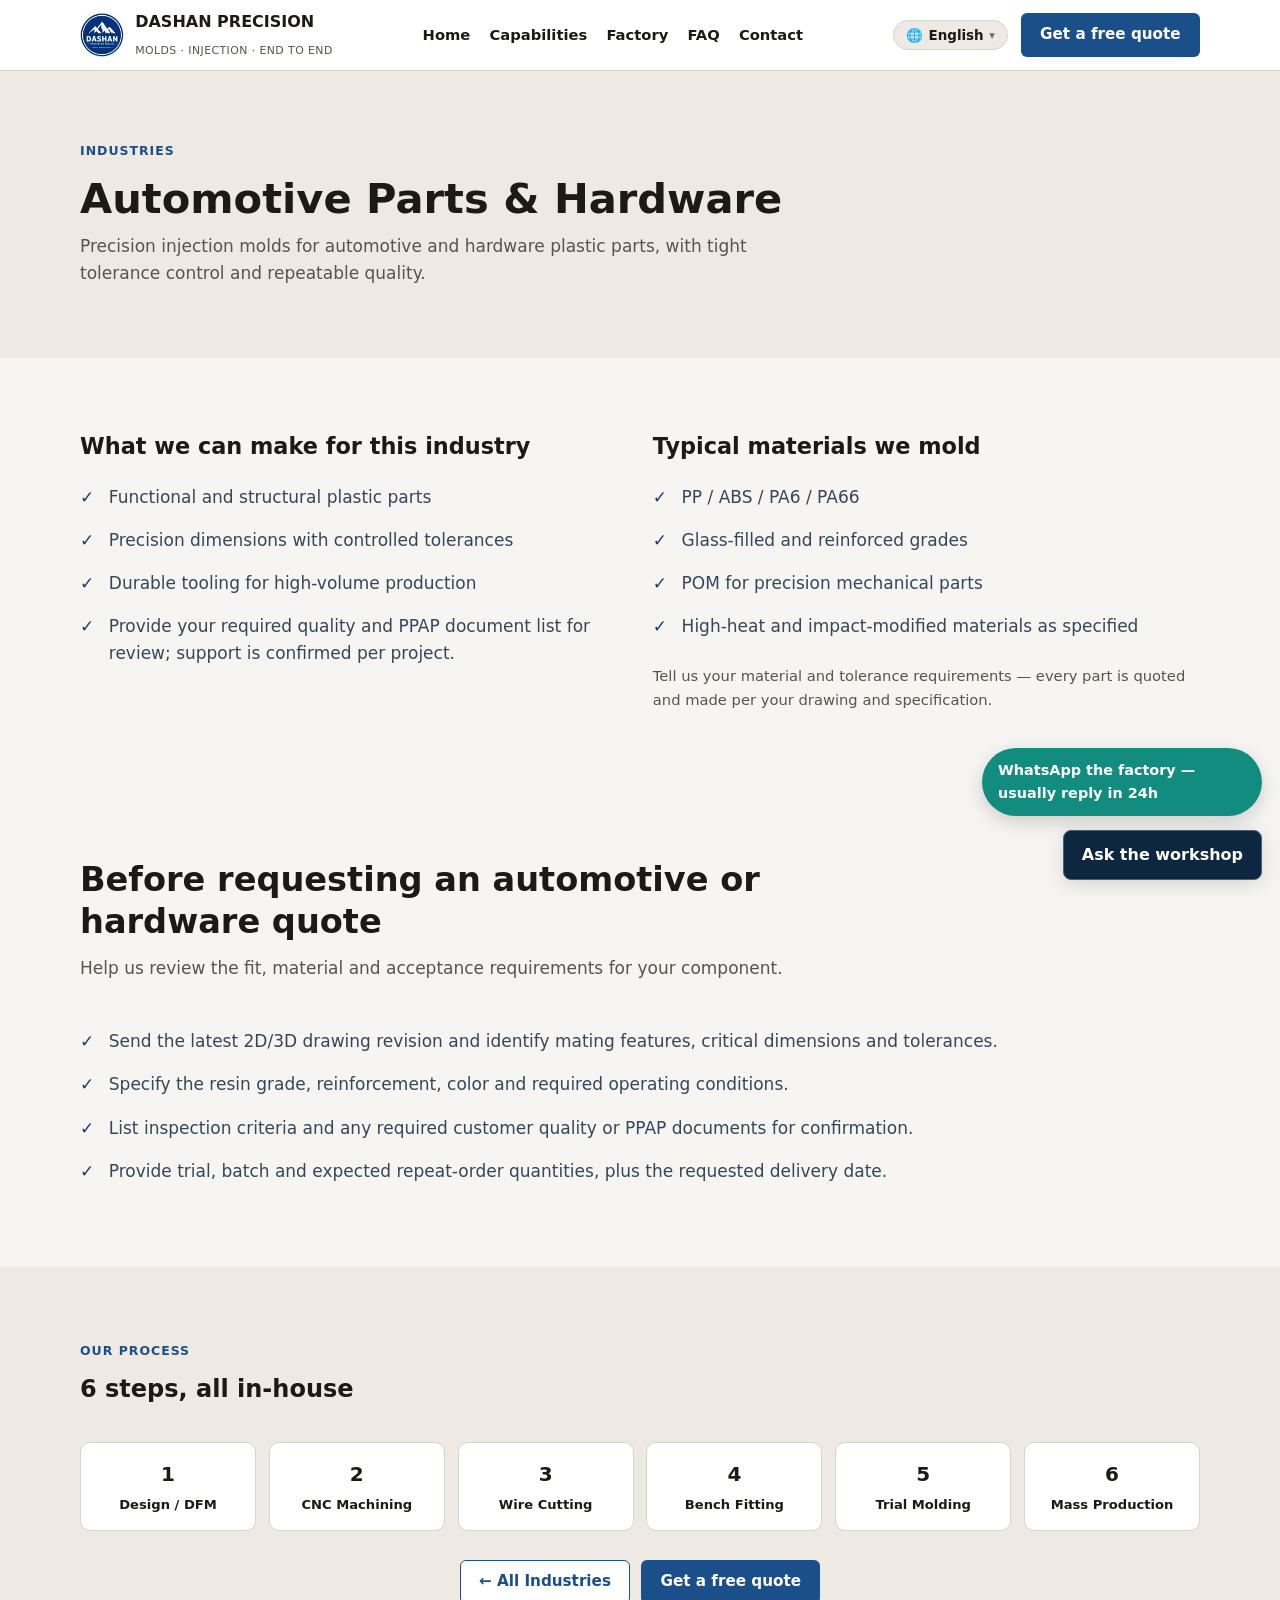
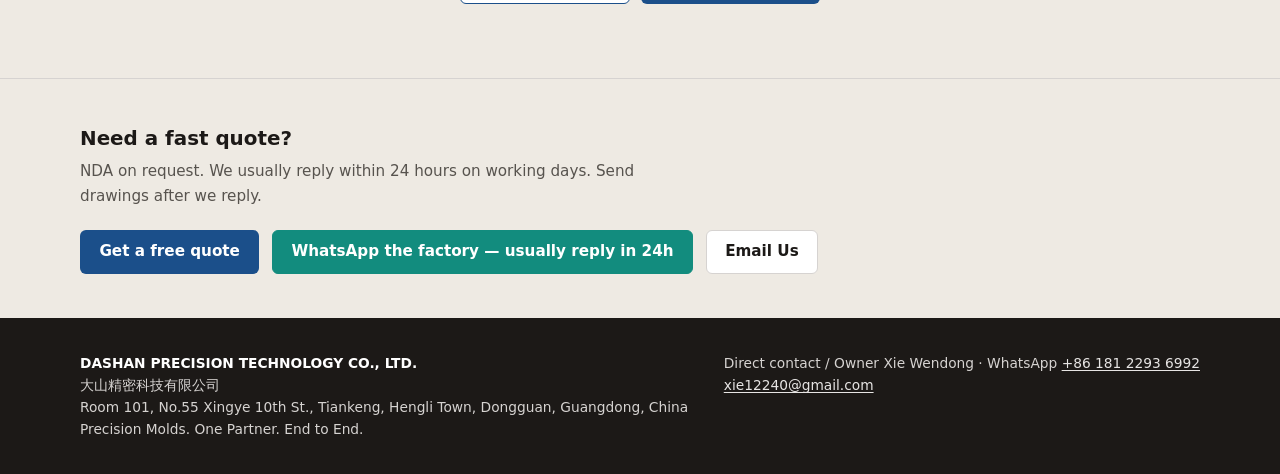
==== automotive-parts.html @ 5ed15ae7 "feat: restyle the site as a quiet workshop Use the warm paper and steel-blue shell, a real CNC photo" ====
<!DOCTYPE html>
<html lang="en">
<head>
<meta charset="UTF-8">
<meta name="viewport" content="width=device-width, initial-scale=1.0">
<meta name="referrer" content="strict-origin-when-cross-origin">
<title>Automotive Parts &amp; Hardware Injection Molds | DASHAN Precision</title>
<meta name="description" content="Precision injection molds for automotive and hardware plastic parts, with tight tolerance control and repeatable quality.">
<meta property="og:title" content="Automotive Parts &amp; Hardware Injection Molds | DASHAN Precision">
<meta property="og:description" content="Precision injection molds for automotive and hardware plastic parts, with tight tolerance control and repeatable quality.">
<meta property="og:type" content="website">
<meta property="og:url" content="https://www.dashanprecision.com/automotive-parts.html">
<meta property="og:image" content="https://www.dashanprecision.com/assets/images/logo.png">
<meta name="twitter:card" content="summary_large_image">
<meta name="twitter:image" content="https://www.dashanprecision.com/assets/images/logo.png">
<script type="application/ld+json">{"@context": "https://schema.org", "@type": "Organization", "name": "DASHAN Precision Technology Co., Ltd.", "email": "xie12240@gmail.com", "telephone": "+86-181-2293-6992", "address": {"@type": "PostalAddress", "streetAddress": "Room 101, No.55 Xingye 10th St., Tiankeng, Hengli Town", "addressLocality": "Dongguan", "addressRegion": "Guangdong", "addressCountry": "CN"}, "foundingDate": "2021"}</script>
<link rel="icon" type="image/x-icon" href="favicon.ico"><link rel="icon" type="image/png" sizes="32x32" href="favicon-32.png"><link rel="apple-touch-icon" href="apple-touch-icon.png">
<link rel="stylesheet" href="css/style.css?v=20261005-2">
<script src="js/experience.js" defer></script>
<link rel="canonical" href="https://www.dashanprecision.com/automotive-parts.html">
</head>
<body>
<a class="skip-link" href="#main-content">Skip to content</a>
<header>
  <div class="container nav">
    <a class="brand" href="/"><img src="assets/images/logo-80.webp" srcset="assets/images/logo-80.webp 80w, assets/images/logo-120.webp 120w" sizes="40px" alt="Dashan Precision logo" width="80" height="80"><span><span class="bname">DASHAN PRECISION</span><br><span class="btag">Molds · Injection · End to End</span></span></a>
    <button class="nav-toggle" aria-label="Menu">☰</button>
    <ul><li><a href="/">Home</a></li><li><a href="capabilities.html">Capabilities</a></li><li><a href="factory.html">Factory</a></li><li><a href="faq.html">FAQ</a></li><li><a href="contact.html">Contact</a></li></ul>
    <div class="nav-cta"><a class="btn btn-primary" href="contact.html">Get a free quote</a></div>
  </div>
</header>
<main id="main-content" tabindex="-1">

<section class="page-hero">
  <div class="container" style="padding:70px 0">
    <div class="kicker">Industries</div>
    <h1>Automotive Parts &amp; Hardware</h1>
    <p style="max-width:720px;margin-top:.6rem">Precision injection molds for automotive and hardware plastic parts, with tight tolerance control and repeatable quality.</p>
  </div>
</section>

<section>
  <div class="container">
    <div class="grid industry-details">
      <div>
        <h2 style="font-size:1.4rem">What we can make for this industry</h2>
        <ul class="why-list" style="margin-top:1rem"><li>Functional and structural plastic parts</li><li>Precision dimensions with controlled tolerances</li><li>Durable tooling for high-volume production</li><li>Provide your required quality and PPAP document list for review; support is confirmed per project.</li></ul>
      </div>
      <div>
        <h2 style="font-size:1.4rem">Typical materials we mold</h2>
        <ul class="why-list" style="margin-top:1rem"><li>PP / ABS / PA6 / PA66</li><li>Glass-filled and reinforced grades</li><li>POM for precision mechanical parts</li><li>High-heat and impact-modified materials as specified</li></ul>
        <p style="margin-top:1rem;color:var(--muted);font-size:.92rem">Tell us your material and tolerance requirements — every part is quoted and made per your drawing and specification.</p>
      </div>
    </div>
  </div>
</section>

<section>
  <div class="container">
    <div class="sec-head"><h2>Before requesting an automotive or hardware quote</h2><p>Help us review the fit, material and acceptance requirements for your component.</p></div>
    <ul class="why-list">
      <li>Send the latest 2D/3D drawing revision and identify mating features, critical dimensions and tolerances.</li>
      <li>Specify the resin grade, reinforcement, color and required operating conditions.</li>
      <li>List inspection criteria and any required customer quality or PPAP documents for confirmation.</li>
      <li>Provide trial, batch and expected repeat-order quantities, plus the requested delivery date.</li>
    </ul>
  </div>
</section>

<section style="background:var(--light)">
  <div class="container">
    <div class="sec-head"><div class="kicker">Our Process</div><h2 style="font-size:1.5rem">6 steps, all in-house</h2></div>
    <div class="process">
      <div class="step"><i>1</i>Design / DFM</div><div class="step"><i>2</i>CNC Machining</div><div class="step"><i>3</i>Wire Cutting</div>
      <div class="step"><i>4</i>Bench Fitting</div><div class="step"><i>5</i>Trial Molding</div><div class="step"><i>6</i>Mass Production</div>
    </div>
    <p style="margin-top:1.8rem;text-align:center"><a class="btn btn-outline" href="industries.html">← All Industries</a>&nbsp;&nbsp;<a class="btn btn-primary" href="contact.html">Get a free quote</a></p>
  </div>
</section>

<section class="inq-band">
  <div class="container">
    <div><h2 class="quote-heading">Need a fast quote?</h2><p>NDA on request. We usually reply within 24 hours on working days. Send drawings after we reply.</p></div>
    <div class="inq-btns">
      <a class="btn btn-primary" href="contact.html">Get a free quote</a>
      <a class="btn btn-wa" href="https://wa.me/8618122936992" target="_blank" rel="noopener">WhatsApp the factory — usually reply in 24h</a>
      <a class="btn btn-ghost-inv" href="mailto:xie12240@gmail.com?subject=RFQ%20for%20Injection%20Mold">Email Us</a>
    </div>
  </div>
</section>

</main>
<footer>
  <div class="container">
    <div><b style="color:#fff">DASHAN PRECISION TECHNOLOGY CO., LTD.</b><br>大山精密科技有限公司<br>
      Room 101, No.55 Xingye 10th St., Tiankeng, Hengli Town, Dongguan, Guangdong, China<br>Precision Molds. One Partner. End to End.</div>
    <div>Direct contact / Owner Xie Wendong · WhatsApp <a href="https://wa.me/8618122936992" target="_blank" rel="noopener">+86 181 2293 6992</a><br><a href="mailto:xie12240@gmail.com">xie12240@gmail.com</a></div>
  </div>
</footer>
<a class="wa-float" href="https://wa.me/8618122936992" target="_blank" rel="noopener">WhatsApp the factory — usually reply in 24h</a>
<div class="m-cta"><a href="contact.html">Get a free quote</a><a href="https://wa.me/8618122936992" target="_blank" rel="noopener">WhatsApp the factory — usually reply in 24h</a></div>
<script src="js/main.js?v=20261004-2"></script>
<script src="js/lang/zh.js?v=20261005-3"></script>
<script src="js/i18n.js?v=20261005-1"></script>
<script src="js/chat.js"></script>
</body>
</html>
---- css/style.css ----
:root{
  --bg:#F7F5F1;
  --bg-card:#FFFFFF;
  --bg-soft:#EEEAE3;
  --text:#1C1917;
  --text-muted:#57534E;
  --border:#D6D3D1;
  --primary:#1B4F8A;
  --primary-hover:#163F6E;
  --accent-wa:#128C7E;
  --navy:#1C1917; --navy2:#163F6E; --accent:#128C7E; --accent2:#163F6E;
  --ink:var(--text); --muted:var(--text-muted); --light:var(--bg-soft); --line:var(--border);
}
*{box-sizing:border-box;margin:0;padding:0}
html{scroll-behavior:smooth}
body{font-family:Inter,system-ui,"Segoe UI",Roboto,Helvetica,Arial,"Microsoft YaHei",sans-serif;color:var(--text);line-height:1.6;background:var(--bg);font-size:17px}
img{max-width:100%;height:auto;display:block}
a{color:inherit;text-decoration:none}
.container{width:min(1120px,92%);margin:0 auto}
.btn{display:inline-flex;align-items:center;justify-content:center;min-height:44px;padding:.7rem 1.15rem;border-radius:6px;font-weight:600;font-size:.95rem;line-height:1.3;cursor:pointer;border:1px solid transparent;transition:.2s;text-align:center}
.btn-primary{background:var(--primary);color:#fff}
.btn-primary:hover{background:var(--primary-hover);color:#fff}
.btn-wa{background:var(--accent-wa);color:#fff;border-color:var(--accent-wa)}
.btn-wa:hover{background:#0E7468;color:#fff}
.btn-ghost{border-color:rgba(255,255,255,.7);color:#fff}
.btn-ghost:hover{background:rgba(255,255,255,.12)}
.btn-outline{border-color:var(--primary);color:var(--primary);background:var(--bg-card)}
.btn-outline:hover{background:var(--primary);color:#fff}
/* header */
header{position:sticky;top:0;z-index:50;background:#fff;border-bottom:1px solid var(--border)}
.nav{display:flex;align-items:center;justify-content:space-between;height:70px}
.brand{display:flex;align-items:center;gap:.7rem}
.brand img{width:44px;height:44px;border-radius:6px;object-fit:cover}
.brand .bname{font-weight:700;color:var(--text);line-height:1.15;font-size:1rem}
.brand .btag{font-size:.68rem;color:var(--muted);letter-spacing:.04em;text-transform:uppercase}
.nav > ul{display:flex;gap:1.2rem;list-style:none}
.nav > ul a{font-size:.92rem;font-weight:600;color:var(--ink)}
.nav > ul a:hover{color:var(--primary)}
.nav-cta{display:flex;align-items:center;gap:.8rem}
.nav-toggle{display:none;background:none;border:1px solid var(--line);border-radius:6px;padding:.4rem .6rem;font-size:1.2rem;cursor:pointer}
/* hero */
.hero{position:relative;color:#fff;background:#081c30}
.hero-bg{position:absolute;inset:0;background-size:cover;background-position:center;opacity:.38}
.hero-inner{position:relative;padding:110px 0 120px;max-width:760px}
.kicker{color:var(--primary);font-weight:700;letter-spacing:.08em;text-transform:uppercase;font-size:.78rem;margin-bottom:.8rem}
.hero h1{font-size:clamp(1.9rem,4.4vw,3.1rem);line-height:1.18;margin-bottom:1.1rem}
.hero p{font-size:1.08rem;color:#dbe6f0;max-width:640px;margin-bottom:1.8rem}
.hero .ctas{display:flex;gap:.9rem;flex-wrap:wrap}
/* trust bar */
.trust{background:var(--bg-soft);color:var(--text);border-bottom:1px solid var(--border)}
.trust .container{display:flex;flex-wrap:wrap;gap:1rem 2.2rem;padding:14px 0;font-size:.92rem}
.trust b{color:var(--text)}
/* sections */
section{padding:74px 0}
.sec-head{max-width:720px;margin-bottom:2.4rem}
.sec-head .kicker{color:var(--primary)}
h2{font-size:clamp(1.5rem,3vw,2.1rem);color:var(--text);font-weight:700;line-height:1.25;margin-bottom:.7rem}
.sec-head p{color:var(--muted)}
h3{color:var(--text);font-weight:650}
/* Keep card and CTA presentation when section headings use semantic h2 tags. */
.card-heading,.contact-heading,.quote-heading{font-size:1.17em;line-height:inherit;letter-spacing:normal;margin-bottom:0}
/* about */
.about-grid{display:grid;grid-template-columns:1.05fr .95fr;gap:2.6rem;align-items:center}
.about-fig{border-radius:10px;overflow:hidden;box-shadow:0 18px 40px rgba(13,39,64,.16)}
.stats{display:grid;grid-template-columns:repeat(4,1fr);gap:1rem;margin-top:2rem}
.stat{background:var(--light);border:1px solid var(--line);border-radius:10px;padding:1rem 1.1rem;text-align:center}
.stat b{display:block;font-size:1.5rem;color:var(--navy)}
.stat span{font-size:.8rem;color:var(--muted)}
/* capabilities cards */
.grid{display:grid;gap:1.3rem}
.cards{grid-template-columns:repeat(3,1fr)}
.card{background:var(--bg-card);border:1px solid var(--border);border-radius:8px;padding:1.5rem}
.card .ico{font-size:1.7rem;margin-bottom:.6rem}
.card h3,.card .card-heading{font-size:1.05rem;margin-bottom:.4rem}
.card p{font-size:.9rem;color:var(--muted)}
/* process */
.process{display:grid;grid-template-columns:repeat(6,1fr);gap:.8rem;margin-top:1.4rem}
.step{background:#fff;border:1px solid var(--line);border-radius:10px;padding:.9rem;text-align:center;font-size:.82rem;font-weight:600;color:var(--navy)}
.step i{display:block;font-style:normal;font-size:1.25rem;margin-bottom:.3rem}
/* galleries */
.gallery{display:grid;grid-template-columns:repeat(3,1fr);gap:1.1rem}
.g-item{border-radius:10px;overflow:hidden;position:relative;border:1px solid var(--line)}
.g-item img{height:240px;width:100%;object-fit:cover;transition:.3s}
.g-item:hover img{transform:scale(1.04)}
.g-cap{position:absolute;left:0;right:0;bottom:0;background:linear-gradient(transparent,rgba(6,18,32,.85));color:#fff;padding:.7rem .9rem .6rem;font-size:.85rem;font-weight:600}
.gallery.two{grid-template-columns:repeat(2,1fr)}
.gallery.two .g-item img{height:300px}
/* industries */
.industries{background:var(--light)}
.ind-grid{display:grid;grid-template-columns:repeat(5,1fr);gap:1rem}
.ind{border:1px solid var(--line);background:#fff;border-radius:12px;padding:1.4rem 1.2rem;text-align:center}
.ind .ico{font-size:1.9rem;margin-bottom:.5rem}
.ind b{display:block;color:var(--navy);font-size:.98rem;margin-bottom:.25rem}
.ind span{font-size:.82rem;color:var(--muted)}
/* why */
.why-grid{display:grid;grid-template-columns:1fr 1fr;gap:2.6rem;align-items:center}
.why-list{list-style:none;margin-top:1rem}
.why-list li{padding:.5rem 0 .5rem 1.8rem;position:relative;color:#33475b}
.why-list li::before{content:"✓";position:absolute;left:0;color:var(--accent2);font-weight:800}
.why-fig img{border-radius:10px;box-shadow:0 18px 40px rgba(13,39,64,.16)}
/* contact */
.contact-grid{display:grid;grid-template-columns:1.15fr .85fr;gap:2.4rem;align-items:start}
.form{background:#fff;border:1px solid var(--line);border-radius:14px;padding:1.8rem;box-shadow:0 10px 30px rgba(13,39,64,.06)}
.f-row{display:grid;grid-template-columns:1fr 1fr;gap:1rem}
.field{margin-bottom:1rem}
.field label{display:block;font-size:.84rem;font-weight:600;color:var(--navy);margin-bottom:.35rem}
.field input,.field select,.field textarea{width:100%;padding:.72rem .8rem;border:1px solid #cdd7e0;border-radius:7px;font-size:.95rem;font-family:inherit;background:#fff}
.field textarea{min-height:120px;resize:vertical}
.field .hint{font-size:.78rem;color:var(--muted);margin-top:.3rem}
.cbox{padding:1.6rem;background:var(--navy);color:#eaf1f8;border-radius:14px}
.cbox h3,.cbox .contact-heading{color:#fff;margin-bottom:.6rem}
.cbox p{font-size:.92rem;margin-bottom:1rem;color:#cfe0ef}
.cbox .big{font-size:1.05rem;font-weight:700;color:#fff;margin-bottom:.2rem}
.cbox .row{display:flex;gap:.6rem;margin:.5rem 0;align-items:flex-start}
.cbox .row .l{color:#E7E5E4;font-weight:700;min-width:88px}
footer{background:#1C1917;color:#D6D3D1;padding:34px 0;font-size:.86rem}
footer .container{display:flex;justify-content:space-between;gap:1rem;flex-wrap:wrap}
footer a{color:#E7E5E4;text-decoration:underline;text-underline-offset:.18em}
@media(max-width:960px){
  .cards{grid-template-columns:repeat(2,1fr)}
  .ind-grid{grid-template-columns:repeat(3,1fr)}
  .about-grid,.why-grid,.contact-grid{grid-template-columns:1fr}
  .process{grid-template-columns:repeat(3,1fr)}
}
@media(max-width:680px){
  .nav > ul{display:none;position:absolute;top:100%;left:0;right:0;background:#fff;flex-direction:column;padding:1rem;border-bottom:1px solid var(--line)}
  .nav > ul.open{display:flex}
  .nav-toggle{display:block}
  .nav-cta .btn{display:none}
  .cards,.ind-grid,.gallery,.gallery.two{grid-template-columns:1fr}
  .stats{grid-template-columns:repeat(2,1fr)}
  .f-row{grid-template-columns:1fr}
  .process{grid-template-columns:repeat(2,1fr)}
  section{padding:54px 0}
}

.nav > ul a.active{color:var(--primary);border-bottom:2px solid var(--primary);padding-bottom:2px}

/* floating whatsapp + mobile bottom CTA + inquiry band */
.inq-band{background:var(--bg-soft);color:var(--text);padding:44px 0;border-top:1px solid var(--border)}
.inq-band .container{display:flex;justify-content:space-between;align-items:center;gap:1.4rem;flex-wrap:wrap}
.inq-band h3,.inq-band .quote-heading{color:var(--text);margin-bottom:.3rem}
.inq-band p{color:var(--text-muted);margin:0;max-width:600px;font-size:.95rem}
.inq-btns{display:flex;gap:.8rem;flex-wrap:wrap}
.btn-ghost-inv{border:1px solid var(--border);color:var(--text);background:var(--bg-card)}
.btn-ghost-inv:hover{border-color:var(--primary);color:var(--primary)}
.wa-float{position:fixed;right:18px;bottom:84px;z-index:60;background:var(--accent-wa);color:#fff;font-weight:700;padding:.7rem 1rem;border-radius:999px;box-shadow:0 6px 18px rgba(28,25,23,.18);font-size:.9rem;display:flex;align-items:center;gap:.45rem;max-width:min(280px,calc(100% - 24px))}
.wa-float:hover{background:#0E7468;color:#fff}
.m-cta{display:none}
@media(max-width:680px){
  body{padding-bottom:88px}
  .m-cta{display:flex;position:fixed;left:0;right:0;bottom:0;z-index:59;background:#fff;border-top:1px solid var(--border);gap:8px;padding:8px}
  .m-cta a{flex:1;display:flex;align-items:center;justify-content:center;text-align:center;min-height:44px;padding:.45rem .4rem;border-radius:6px;font-weight:700;font-size:.78rem;line-height:1.25}
  .m-cta a:first-child{background:var(--primary);color:#fff}
  .m-cta a:last-child{background:var(--accent-wa);color:#fff}
  .wa-float{bottom:96px;right:12px}
}

.nums{background:#fff}
.nums .container{display:grid;grid-template-columns:repeat(4,1fr);gap:1rem;padding:26px 0;text-align:center;border-bottom:1px solid var(--line)}
.nums b{display:block;font-size:clamp(1.6rem,3.4vw,2.2rem);color:var(--navy);line-height:1.1}
.nums span{font-size:.86rem;color:var(--muted)}
@media(max-width:680px){.nums .container{grid-template-columns:repeat(2,1fr)}}

/* ===== 多语言切换 ===== */
#lang-banner{position:fixed;top:78px;right:12px;z-index:49;max-width:calc(100% - 24px);border-radius:6px;background:#123653;color:#dbe6f0;text-align:center;font-size:.85rem;padding:.45rem .8rem}
#lang-banner a{color:#E7E5E4;margin:0 .5rem;font-weight:600;text-decoration:underline}
.lang-w{position:relative;display:inline-block}
.lang-btn{display:flex;align-items:center;gap:.35rem;background:var(--light);border:1px solid var(--line);border-radius:999px;padding:.42rem .75rem;font-size:.84rem;color:var(--navy);cursor:pointer;font-family:inherit;font-weight:600}
.lang-btn:hover{border-color:var(--accent2)}
.lang-btn .caret{opacity:.6;font-size:.7rem}
.lang-menu{display:none;position:absolute;right:0;top:calc(100% + 6px);background:#fff;border:1px solid var(--line);border-radius:10px;box-shadow:0 12px 30px rgba(13,39,64,.14);min-width:150px;padding:.3rem;list-style:none;z-index:80}
.lang-w.open .lang-menu{display:block}
.lang-menu li a{display:block;padding:.5rem .7rem;border-radius:7px;font-size:.88rem;color:var(--ink);cursor:pointer}
.lang-menu li a:hover{background:var(--light)}
.lang-menu li a.active{color:var(--primary);font-weight:700}
@media(max-width:480px){.lang-btn .lang-cur{display:none}}

:focus-visible{outline:3px solid var(--primary);outline-offset:3px}
.skip-link{position:fixed;top:-100px;left:1rem;z-index:100;background:#fff;color:var(--navy);padding:.7rem 1rem;border:2px solid var(--navy)}
.skip-link:focus{top:.5rem}
.industry-details{grid-template-columns:repeat(2,minmax(0,1fr));gap:1.6rem}
@media(max-width:680px){.industry-details{grid-template-columns:minmax(0,1fr)}}
.contact-grid > *,.f-row > *{min-width:0}
.cbox .row > span{min-width:0;overflow-wrap:anywhere}
@media(min-width:681px) and (max-width:1100px){
  .nav{height:auto;min-height:70px;flex-wrap:wrap;gap:.6rem;padding:.6rem 0}
  .nav > ul{order:3;width:100%;justify-content:center;flex-wrap:wrap}
}
@media(max-width:680px){
  .nav{gap:.4rem}
  .brand{min-width:0;gap:.4rem}
  .brand .bname{font-size:.875rem}
  .brand .btag{font-size:.625rem;letter-spacing:0}
  .nav-toggle,.lang-btn{min-height:44px;flex-shrink:0}
  .nav > ul a{display:block;padding:.35rem 0}
  .field input,.field select,.field textarea{font-size:1rem}
  .form{padding:1.1rem}
  .wa-float{display:none}
}
@media(prefers-reduced-motion:reduce){html{scroll-behavior:auto}*,*::before,*::after{transition:none!important}}

.page-hero{background:var(--bg-soft);color:var(--text);padding:0}
.page-hero .container{padding:64px 0}
.page-hero h1,.page-hero .page-title{color:var(--text);font-weight:700;font-size:clamp(1.7rem,3.6vw,2.6rem);line-height:1.2}
.page-hero p{color:var(--text-muted)}
.band{background:var(--bg-soft);color:var(--text)}
.band .quote-heading,.band h2{color:var(--text)}
.band p{color:var(--text-muted)}
.photo-label{display:inline-block;font-size:.75rem;letter-spacing:.04em;color:var(--text-muted);margin-top:.35rem}
.real-photo{filter:saturate(.88)}
.real-photo img,.shop-hero .hero-photo img{filter:saturate(.88)}

.shop-hero{position:relative;min-height:620px;padding:0;background:#1C1917;overflow:hidden}
.shop-hero .hero-photo{position:absolute;inset:0}
.shop-hero .hero-photo img{width:100%;height:100%;object-fit:cover;object-position:62% center}
.shop-hero .hero-panel{position:relative;z-index:1;width:min(540px,calc(100% - 8%));margin:56px 0 56px 4%;background:rgba(247,245,241,.94);border:1px solid var(--border);border-radius:8px;padding:1.5rem 1.4rem 1.3rem}
.shop-hero h1{font-size:clamp(2rem,4vw,2.75rem);font-weight:700;line-height:1.15;color:var(--text);margin:0 0 .75rem}
.shop-hero p{color:var(--text-muted);font-size:17px;line-height:1.6;margin:0 0 1rem}
.shop-hero .ctas{display:flex;flex-wrap:wrap;gap:.7rem;margin-bottom:.85rem}
.shop-hero .micro{font-size:.92rem}
.shop-hero .owner-line{color:var(--text);font-weight:600;font-size:.95rem;margin:0}
.trust-strip{background:var(--bg-soft);border-top:1px solid var(--border);border-bottom:1px solid var(--border)}
.trust-strip .container{display:flex;flex-wrap:wrap;gap:.5rem 1.25rem;padding:14px 0;font-size:.95rem}
.trust-strip b{color:var(--primary)}
.home section{padding:56px 0}
.work-steps{display:grid;grid-template-columns:repeat(3,minmax(0,1fr));gap:1rem}
.work-steps article{background:var(--bg-card);border:1px solid var(--border);border-radius:8px;padding:1.15rem 1.1rem}
.work-steps span{display:block;color:var(--primary);font-weight:700;font-size:.82rem;margin-bottom:.35rem}
.work-steps h3{font-size:1.05rem;margin-bottom:.4rem}
.work-steps p{color:var(--text-muted);font-size:.95rem;margin:0}
.factory-grid{display:grid;grid-template-columns:repeat(4,minmax(0,1fr));gap:.8rem}
.factory-grid figure{margin:0}
.factory-grid img{width:100%;aspect-ratio:4/3;object-fit:cover;border-radius:8px;border:1px solid var(--border)}
.industries-line{font-size:1.05rem;line-height:1.7}
.industries-line a{color:var(--primary);text-decoration:underline;text-underline-offset:.15em}
.project-band{background:var(--bg-soft);border-top:1px solid var(--border);padding:48px 0}
.project-band .ctas{display:flex;flex-wrap:wrap;gap:.7rem;margin-top:1rem}
.project-band .mail-line{margin-top:.85rem;color:var(--text-muted)}
.project-band .mail-line a{color:var(--primary);text-decoration:underline;text-underline-offset:.15em}
.contact-photo{margin:0 0 1rem}
.contact-photo img{width:100%;aspect-ratio:16/9;object-fit:cover;border-radius:8px;border:1px solid var(--border)}
@media(max-width:900px){
  .work-steps{grid-template-columns:1fr}
  .factory-grid{grid-template-columns:1fr 1fr}
}
@media(max-width:680px){
  .shop-hero{display:flex;flex-direction:column;min-height:0;background:var(--bg)}
  .shop-hero .hero-photo{position:relative;height:55vh}
  .shop-hero .hero-panel{width:100%;margin:0;border-radius:0;border-left:0;border-right:0}
  .shop-hero .ctas,.project-band .ctas{flex-direction:column}
  .shop-hero .ctas .btn,.project-band .ctas .btn{width:100%}
  .factory-grid{grid-template-columns:1fr}
}
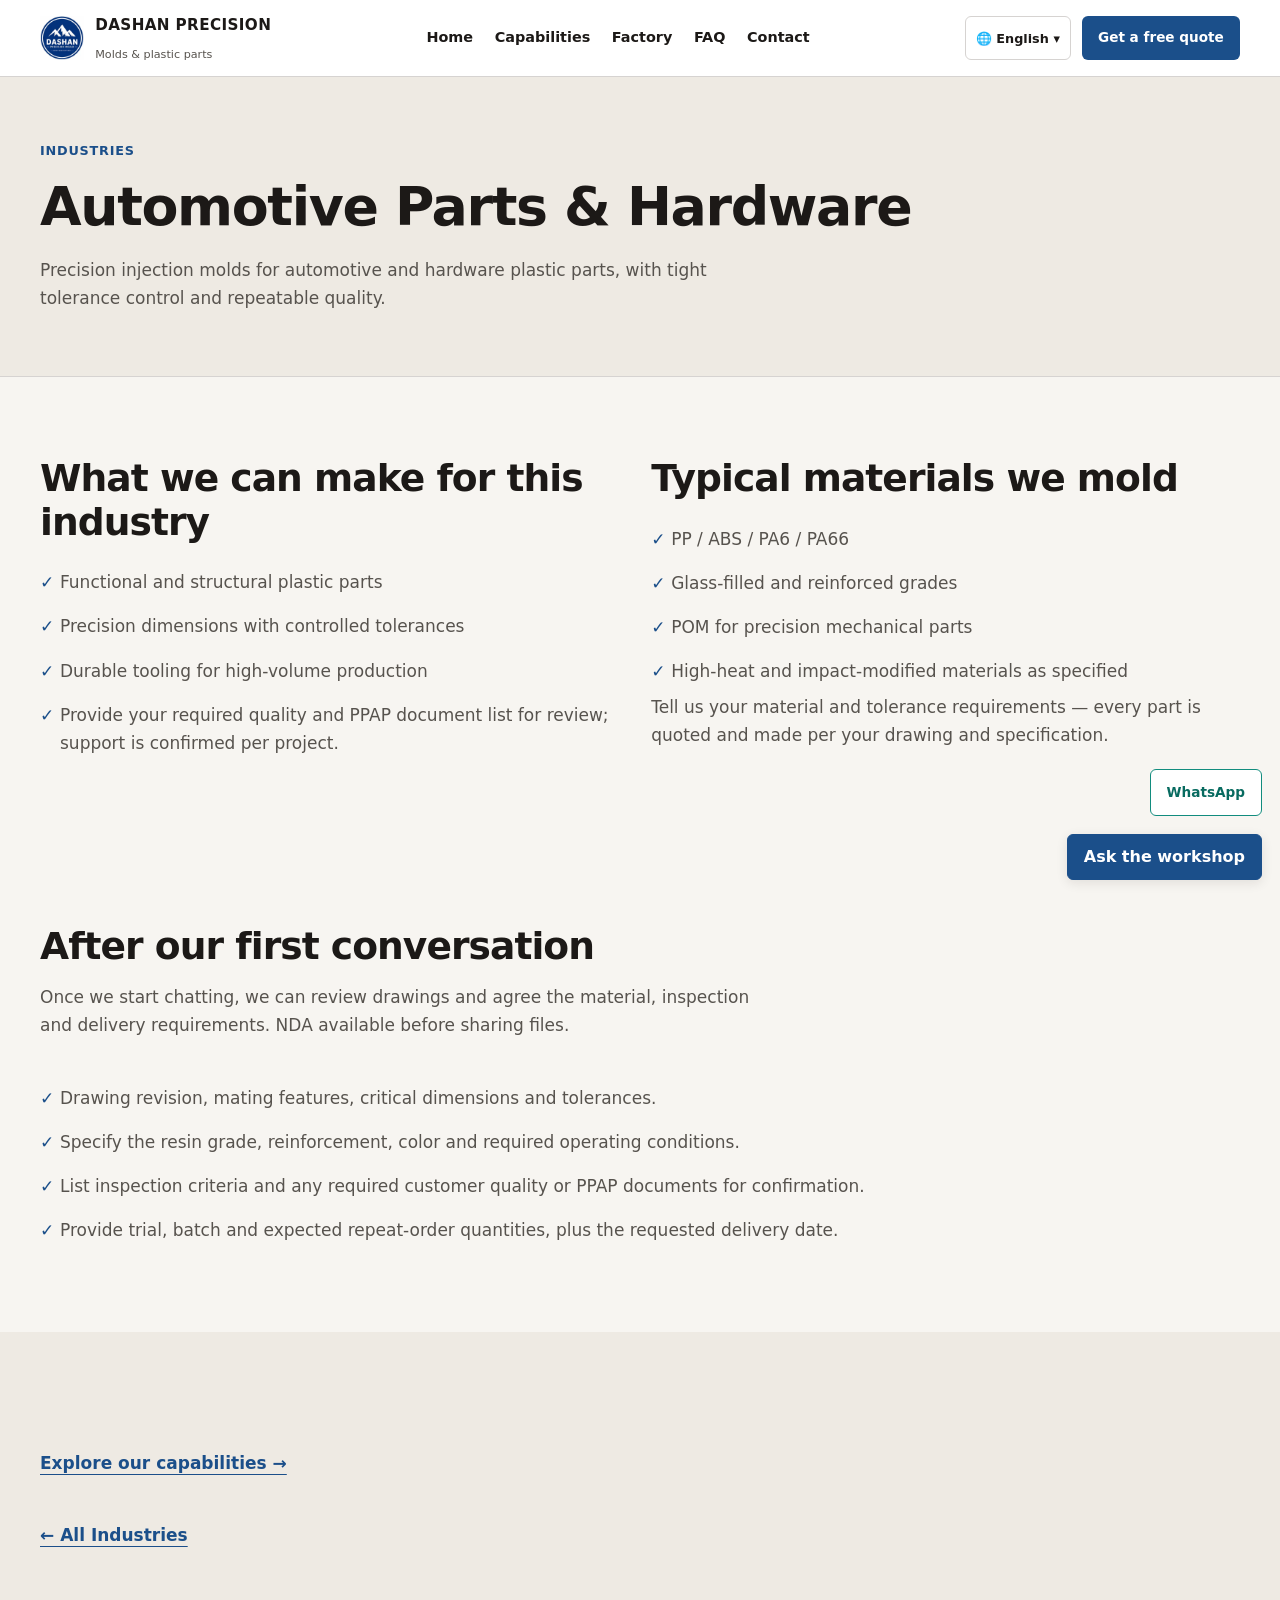
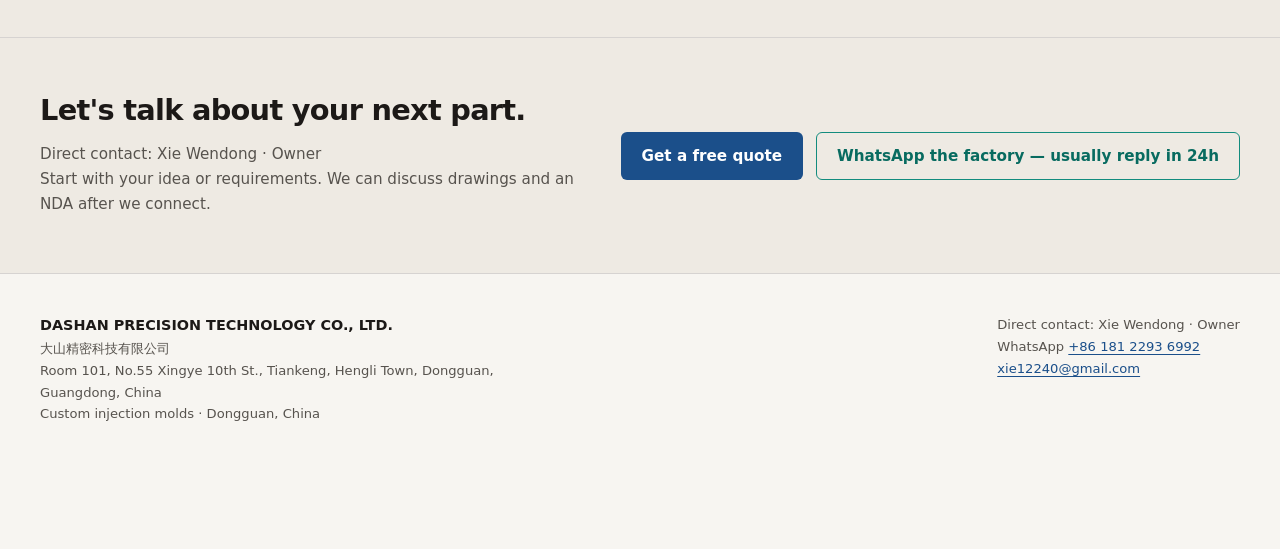
==== commit e38b8b85: "Round 2: restyle the site as a quiet photo-led Dongguan workshop" ====
--- a/automotive-parts.html
+++ b/automotive-parts.html
@@ -10,20 +10,20 @@
 <meta property="og:description" content="Precision injection molds for automotive and hardware plastic parts, with tight tolerance control and repeatable quality.">
 <meta property="og:type" content="website">
 <meta property="og:url" content="https://www.dashanprecision.com/automotive-parts.html">
-<meta property="og:image" content="https://www.dashanprecision.com/assets/images/logo.png">
+<meta property="og:image" content="https://www.dashanprecision.com/assets/images/factory/LOOGO.JPG.png">
 <meta name="twitter:card" content="summary_large_image">
-<meta name="twitter:image" content="https://www.dashanprecision.com/assets/images/logo.png">
+<meta name="twitter:image" content="https://www.dashanprecision.com/assets/images/factory/LOOGO.JPG.png">
 <script type="application/ld+json">{"@context": "https://schema.org", "@type": "Organization", "name": "DASHAN Precision Technology Co., Ltd.", "email": "xie12240@gmail.com", "telephone": "+86-181-2293-6992", "address": {"@type": "PostalAddress", "streetAddress": "Room 101, No.55 Xingye 10th St., Tiankeng, Hengli Town", "addressLocality": "Dongguan", "addressRegion": "Guangdong", "addressCountry": "CN"}, "foundingDate": "2021"}</script>
 <link rel="icon" type="image/x-icon" href="favicon.ico"><link rel="icon" type="image/png" sizes="32x32" href="favicon-32.png"><link rel="apple-touch-icon" href="apple-touch-icon.png">
-<link rel="stylesheet" href="css/style.css?v=20261005-2">
+<link rel="stylesheet" href="css/style.css?v=20261006-2">
 <script src="js/experience.js" defer></script>
 <link rel="canonical" href="https://www.dashanprecision.com/automotive-parts.html">
 </head>
-<body>
+<body class="quiet-workshop">
 <a class="skip-link" href="#main-content">Skip to content</a>
 <header>
   <div class="container nav">
-    <a class="brand" href="/"><img src="assets/images/logo-80.webp" srcset="assets/images/logo-80.webp 80w, assets/images/logo-120.webp 120w" sizes="40px" alt="Dashan Precision logo" width="80" height="80"><span><span class="bname">DASHAN PRECISION</span><br><span class="btag">Molds · Injection · End to End</span></span></a>
+    <a class="brand" href="/"><img src="assets/images/factory/logo.webp" alt="Dashan Precision logo" width="80" height="80"><span><span class="bname">DASHAN PRECISION</span><br><span class="btag">Molds &amp; plastic parts</span></span></a>
     <button class="nav-toggle" aria-label="Menu">☰</button>
     <ul><li><a href="/">Home</a></li><li><a href="capabilities.html">Capabilities</a></li><li><a href="factory.html">Factory</a></li><li><a href="faq.html">FAQ</a></li><li><a href="contact.html">Contact</a></li></ul>
     <div class="nav-cta"><a class="btn btn-primary" href="contact.html">Get a free quote</a></div>
@@ -31,11 +31,11 @@
 </header>
 <main id="main-content" tabindex="-1">
 
-<section class="page-hero">
-  <div class="container" style="padding:70px 0">
+<section class="page-intro">
+  <div class="container">
     <div class="kicker">Industries</div>
     <h1>Automotive Parts &amp; Hardware</h1>
-    <p style="max-width:720px;margin-top:.6rem">Precision injection molds for automotive and hardware plastic parts, with tight tolerance control and repeatable quality.</p>
+    <p>Precision injection molds for automotive and hardware plastic parts, with tight tolerance control and repeatable quality.</p>
   </div>
 </section>
 
@@ -43,13 +43,13 @@
   <div class="container">
     <div class="grid industry-details">
       <div>
-        <h2 style="font-size:1.4rem">What we can make for this industry</h2>
-        <ul class="why-list" style="margin-top:1rem"><li>Functional and structural plastic parts</li><li>Precision dimensions with controlled tolerances</li><li>Durable tooling for high-volume production</li><li>Provide your required quality and PPAP document list for review; support is confirmed per project.</li></ul>
+        <h2>What we can make for this industry</h2>
+        <ul class="why-list"><li>Functional and structural plastic parts</li><li>Precision dimensions with controlled tolerances</li><li>Durable tooling for high-volume production</li><li>Provide your required quality and PPAP document list for review; support is confirmed per project.</li></ul>
       </div>
       <div>
-        <h2 style="font-size:1.4rem">Typical materials we mold</h2>
-        <ul class="why-list" style="margin-top:1rem"><li>PP / ABS / PA6 / PA66</li><li>Glass-filled and reinforced grades</li><li>POM for precision mechanical parts</li><li>High-heat and impact-modified materials as specified</li></ul>
-        <p style="margin-top:1rem;color:var(--muted);font-size:.92rem">Tell us your material and tolerance requirements — every part is quoted and made per your drawing and specification.</p>
+        <h2>Typical materials we mold</h2>
+        <ul class="why-list"><li>PP / ABS / PA6 / PA66</li><li>Glass-filled and reinforced grades</li><li>POM for precision mechanical parts</li><li>High-heat and impact-modified materials as specified</li></ul>
+        <p>Tell us your material and tolerance requirements — every part is quoted and made per your drawing and specification.</p>
       </div>
     </div>
   </div>
@@ -57,9 +57,9 @@
 
 <section>
   <div class="container">
-    <div class="sec-head"><h2>Before requesting an automotive or hardware quote</h2><p>Help us review the fit, material and acceptance requirements for your component.</p></div>
+    <div class="sec-head"><h2>After our first conversation</h2><p>Once we start chatting, we can review drawings and agree the material, inspection and delivery requirements. NDA available before sharing files.</p></div>
     <ul class="why-list">
-      <li>Send the latest 2D/3D drawing revision and identify mating features, critical dimensions and tolerances.</li>
+      <li>Drawing revision, mating features, critical dimensions and tolerances.</li>
       <li>Specify the resin grade, reinforcement, color and required operating conditions.</li>
       <li>List inspection criteria and any required customer quality or PPAP documents for confirmation.</li>
       <li>Provide trial, batch and expected repeat-order quantities, plus the requested delivery date.</li>
@@ -67,42 +67,27 @@
   </div>
 </section>
 
-<section style="background:var(--light)">
-  <div class="container">
-    <div class="sec-head"><div class="kicker">Our Process</div><h2 style="font-size:1.5rem">6 steps, all in-house</h2></div>
-    <div class="process">
-      <div class="step"><i>1</i>Design / DFM</div><div class="step"><i>2</i>CNC Machining</div><div class="step"><i>3</i>Wire Cutting</div>
-      <div class="step"><i>4</i>Bench Fitting</div><div class="step"><i>5</i>Trial Molding</div><div class="step"><i>6</i>Mass Production</div>
-    </div>
-    <p style="margin-top:1.8rem;text-align:center"><a class="btn btn-outline" href="industries.html">← All Industries</a>&nbsp;&nbsp;<a class="btn btn-primary" href="contact.html">Get a free quote</a></p>
-  </div>
-</section>
+<section class="surface-soft"><div class="container"><p><a class="text-link" href="capabilities.html">Explore our capabilities →</a></p><p><a class="text-link" href="industries.html">← All Industries</a></p></div></section>
 
-<section class="inq-band">
-  <div class="container">
-    <div><h2 class="quote-heading">Need a fast quote?</h2><p>NDA on request. We usually reply within 24 hours on working days. Send drawings after we reply.</p></div>
-    <div class="inq-btns">
-      <a class="btn btn-primary" href="contact.html">Get a free quote</a>
-      <a class="btn btn-wa" href="https://wa.me/8618122936992" target="_blank" rel="noopener">WhatsApp the factory — usually reply in 24h</a>
-      <a class="btn btn-ghost-inv" href="mailto:xie12240@gmail.com?subject=RFQ%20for%20Injection%20Mold">Email Us</a>
-    </div>
-  </div>
-</section>
 
+
+<section class="inq-band"><div class="container">
+  <div><h2>Let's talk about your next part.</h2><p>Direct contact: Xie Wendong · Owner</p><p>Start with your idea or requirements. We can discuss drawings and an NDA after we connect.</p></div>
+  <div class="inq-btns"><a class="btn btn-primary" href="contact.html">Get a free quote</a><a class="btn btn-ghost-inv" href="https://wa.me/8618122936992" target="_blank" rel="noopener">WhatsApp the factory — usually reply in 24h</a></div>
+</div></section>
 </main>
 <footer>
   <div class="container">
-    <div><b style="color:#fff">DASHAN PRECISION TECHNOLOGY CO., LTD.</b><br>大山精密科技有限公司<br>
-      Room 101, No.55 Xingye 10th St., Tiankeng, Hengli Town, Dongguan, Guangdong, China<br>Precision Molds. One Partner. End to End.</div>
-    <div>Direct contact / Owner Xie Wendong · WhatsApp <a href="https://wa.me/8618122936992" target="_blank" rel="noopener">+86 181 2293 6992</a><br><a href="mailto:xie12240@gmail.com">xie12240@gmail.com</a></div>
+    <div><b>DASHAN PRECISION TECHNOLOGY CO., LTD.</b><br>大山精密科技有限公司<br>Room 101, No.55 Xingye 10th St., Tiankeng, Hengli Town, Dongguan, Guangdong, China<br>Custom injection molds · Dongguan, China</div>
+    <div>Direct contact: Xie Wendong · Owner<br>WhatsApp <a href="https://wa.me/8618122936992" target="_blank" rel="noopener">+86 181 2293 6992</a><br><a href="mailto:xie12240@gmail.com?subject=Drawing%20for%20quote">xie12240@gmail.com</a></div>
   </div>
 </footer>
-<a class="wa-float" href="https://wa.me/8618122936992" target="_blank" rel="noopener">WhatsApp the factory — usually reply in 24h</a>
-<div class="m-cta"><a href="contact.html">Get a free quote</a><a href="https://wa.me/8618122936992" target="_blank" rel="noopener">WhatsApp the factory — usually reply in 24h</a></div>
-<script src="js/main.js?v=20261004-2"></script>
-<script src="js/lang/zh.js?v=20261005-3"></script>
-<script src="js/i18n.js?v=20261005-1"></script>
-<script src="js/chat.js"></script>
+<a class="wa-float" href="https://wa.me/8618122936992" target="_blank" rel="noopener">WhatsApp</a>
+<div class="m-cta"><a href="contact.html">Get a free quote</a><a href="https://wa.me/8618122936992" target="_blank" rel="noopener">WhatsApp</a></div>
+<script src="js/main.js?v=20261006-1"></script>
+<script src="js/lang/zh.js?v=20261006-2"></script>
+<script src="js/i18n.js?v=20261004-6"></script>
+<script src="js/chat.js?v=20261006-2"></script>
 </body>
 </html>
 
--- a/css/style.css
+++ b/css/style.css
@@ -1,254 +1,209 @@
 :root{
-  --bg:#F7F5F1;
-  --bg-card:#FFFFFF;
-  --bg-soft:#EEEAE3;
-  --text:#1C1917;
-  --text-muted:#57534E;
-  --border:#D6D3D1;
-  --primary:#1B4F8A;
-  --primary-hover:#163F6E;
-  --accent-wa:#128C7E;
-  --navy:#1C1917; --navy2:#163F6E; --accent:#128C7E; --accent2:#163F6E;
-  --ink:var(--text); --muted:var(--text-muted); --light:var(--bg-soft); --line:var(--border);
+  --bg:#F7F5F1;--bg-card:#FFFFFF;--bg-soft:#EEEAE3;
+  --text:#1C1917;--text-muted:#57534E;--border:#D6D3D1;
+  --primary:#1B4F8A;--primary-hover:#163F6E;--accent-wa:#128C7E;
+  --ink:var(--text);--muted:var(--text-muted);--light:var(--bg-soft);
+  --line:var(--border);--navy:var(--text);--navy2:var(--primary);
+  --accent:var(--primary);--accent2:var(--primary-hover);
 }
 *{box-sizing:border-box;margin:0;padding:0}
-html{scroll-behavior:smooth}
-body{font-family:Inter,system-ui,"Segoe UI",Roboto,Helvetica,Arial,"Microsoft YaHei",sans-serif;color:var(--text);line-height:1.6;background:var(--bg);font-size:17px}
+html{scroll-behavior:smooth;scroll-padding-top:90px}
+body{font-family:system-ui,-apple-system,"Segoe UI","Microsoft YaHei",sans-serif;font-size:17px;line-height:1.65;color:var(--text);background:var(--bg)}
 img{max-width:100%;height:auto;display:block}
 a{color:inherit;text-decoration:none}
-.container{width:min(1120px,92%);margin:0 auto}
-.btn{display:inline-flex;align-items:center;justify-content:center;min-height:44px;padding:.7rem 1.15rem;border-radius:6px;font-weight:600;font-size:.95rem;line-height:1.3;cursor:pointer;border:1px solid transparent;transition:.2s;text-align:center}
+p{color:var(--text-muted)}
+.container{width:min(1200px,calc(100% - 64px));margin-inline:auto}
+h1,h2,h3{color:var(--text);line-height:1.16;letter-spacing:-.025em;font-weight:650}
+h1{font-size:clamp(2.1rem,4.2vw,3.4rem)}
+h2{font-size:clamp(1.65rem,3vw,2.35rem);margin-bottom:.9rem;max-width:28ch}
+h3{font-size:1.15rem;letter-spacing:-.01em;margin-bottom:.65rem}
+section{padding:80px 0}
+.kicker{font-size:.8rem;line-height:1.5;font-weight:650;color:var(--primary);margin-bottom:1rem;letter-spacing:.06em;text-transform:uppercase}
+.sec-head{max-width:720px;margin-bottom:2.3rem}
+.text-link{display:inline-block;color:var(--primary);font-weight:600;margin-top:1.8rem;padding:.5rem 0;text-decoration:underline;text-underline-offset:.3em}
+.btn{display:inline-flex;align-items:center;justify-content:center;min-height:44px;padding:.75rem 1.25rem;border-radius:6px;border:1px solid transparent;font:600 .95rem/1.45 system-ui,sans-serif;text-align:center;cursor:pointer;transition:background-color .15s,color .15s}
 .btn-primary{background:var(--primary);color:#fff}
-.btn-primary:hover{background:var(--primary-hover);color:#fff}
-.btn-wa{background:var(--accent-wa);color:#fff;border-color:var(--accent-wa)}
-.btn-wa:hover{background:#0E7468;color:#fff}
-.btn-ghost{border-color:rgba(255,255,255,.7);color:#fff}
-.btn-ghost:hover{background:rgba(255,255,255,.12)}
-.btn-outline{border-color:var(--primary);color:var(--primary);background:var(--bg-card)}
-.btn-outline:hover{background:var(--primary);color:#fff}
-/* header */
-header{position:sticky;top:0;z-index:50;background:#fff;border-bottom:1px solid var(--border)}
-.nav{display:flex;align-items:center;justify-content:space-between;height:70px}
-.brand{display:flex;align-items:center;gap:.7rem}
-.brand img{width:44px;height:44px;border-radius:6px;object-fit:cover}
-.brand .bname{font-weight:700;color:var(--text);line-height:1.15;font-size:1rem}
-.brand .btag{font-size:.68rem;color:var(--muted);letter-spacing:.04em;text-transform:uppercase}
-.nav > ul{display:flex;gap:1.2rem;list-style:none}
-.nav > ul a{font-size:.92rem;font-weight:600;color:var(--ink)}
-.nav > ul a:hover{color:var(--primary)}
-.nav-cta{display:flex;align-items:center;gap:.8rem}
-.nav-toggle{display:none;background:none;border:1px solid var(--line);border-radius:6px;padding:.4rem .6rem;font-size:1.2rem;cursor:pointer}
-/* hero */
-.hero{position:relative;color:#fff;background:#081c30}
-.hero-bg{position:absolute;inset:0;background-size:cover;background-position:center;opacity:.38}
-.hero-inner{position:relative;padding:110px 0 120px;max-width:760px}
-.kicker{color:var(--primary);font-weight:700;letter-spacing:.08em;text-transform:uppercase;font-size:.78rem;margin-bottom:.8rem}
-.hero h1{font-size:clamp(1.9rem,4.4vw,3.1rem);line-height:1.18;margin-bottom:1.1rem}
-.hero p{font-size:1.08rem;color:#dbe6f0;max-width:640px;margin-bottom:1.8rem}
-.hero .ctas{display:flex;gap:.9rem;flex-wrap:wrap}
-/* trust bar */
-.trust{background:var(--bg-soft);color:var(--text);border-bottom:1px solid var(--border)}
-.trust .container{display:flex;flex-wrap:wrap;gap:1rem 2.2rem;padding:14px 0;font-size:.92rem}
-.trust b{color:var(--text)}
-/* sections */
-section{padding:74px 0}
-.sec-head{max-width:720px;margin-bottom:2.4rem}
-.sec-head .kicker{color:var(--primary)}
-h2{font-size:clamp(1.5rem,3vw,2.1rem);color:var(--text);font-weight:700;line-height:1.25;margin-bottom:.7rem}
-.sec-head p{color:var(--muted)}
-h3{color:var(--text);font-weight:650}
-/* Keep card and CTA presentation when section headings use semantic h2 tags. */
-.card-heading,.contact-heading,.quote-heading{font-size:1.17em;line-height:inherit;letter-spacing:normal;margin-bottom:0}
-/* about */
-.about-grid{display:grid;grid-template-columns:1.05fr .95fr;gap:2.6rem;align-items:center}
-.about-fig{border-radius:10px;overflow:hidden;box-shadow:0 18px 40px rgba(13,39,64,.16)}
-.stats{display:grid;grid-template-columns:repeat(4,1fr);gap:1rem;margin-top:2rem}
-.stat{background:var(--light);border:1px solid var(--line);border-radius:10px;padding:1rem 1.1rem;text-align:center}
-.stat b{display:block;font-size:1.5rem;color:var(--navy)}
-.stat span{font-size:.8rem;color:var(--muted)}
-/* capabilities cards */
-.grid{display:grid;gap:1.3rem}
-.cards{grid-template-columns:repeat(3,1fr)}
-.card{background:var(--bg-card);border:1px solid var(--border);border-radius:8px;padding:1.5rem}
-.card .ico{font-size:1.7rem;margin-bottom:.6rem}
-.card h3,.card .card-heading{font-size:1.05rem;margin-bottom:.4rem}
-.card p{font-size:.9rem;color:var(--muted)}
-/* process */
-.process{display:grid;grid-template-columns:repeat(6,1fr);gap:.8rem;margin-top:1.4rem}
-.step{background:#fff;border:1px solid var(--line);border-radius:10px;padding:.9rem;text-align:center;font-size:.82rem;font-weight:600;color:var(--navy)}
-.step i{display:block;font-style:normal;font-size:1.25rem;margin-bottom:.3rem}
-/* galleries */
-.gallery{display:grid;grid-template-columns:repeat(3,1fr);gap:1.1rem}
-.g-item{border-radius:10px;overflow:hidden;position:relative;border:1px solid var(--line)}
-.g-item img{height:240px;width:100%;object-fit:cover;transition:.3s}
-.g-item:hover img{transform:scale(1.04)}
-.g-cap{position:absolute;left:0;right:0;bottom:0;background:linear-gradient(transparent,rgba(6,18,32,.85));color:#fff;padding:.7rem .9rem .6rem;font-size:.85rem;font-weight:600}
-.gallery.two{grid-template-columns:repeat(2,1fr)}
-.gallery.two .g-item img{height:300px}
-/* industries */
-.industries{background:var(--light)}
-.ind-grid{display:grid;grid-template-columns:repeat(5,1fr);gap:1rem}
-.ind{border:1px solid var(--line);background:#fff;border-radius:12px;padding:1.4rem 1.2rem;text-align:center}
-.ind .ico{font-size:1.9rem;margin-bottom:.5rem}
-.ind b{display:block;color:var(--navy);font-size:.98rem;margin-bottom:.25rem}
-.ind span{font-size:.82rem;color:var(--muted)}
-/* why */
-.why-grid{display:grid;grid-template-columns:1fr 1fr;gap:2.6rem;align-items:center}
+.btn-primary:hover{background:var(--primary-hover)}
+.btn-outline,.btn-ghost{background:var(--bg-card);border-color:var(--border);color:var(--primary)}
+.btn-outline:hover,.btn-ghost:hover{background:var(--bg-soft);border-color:var(--primary)}
+.btn-ghost-inv{background:transparent;border-color:var(--accent-wa);color:#086B60}
+.btn-ghost-inv:hover{background:#e2eee9}
+a[href*="wa.me"].btn-ghost{border-color:var(--accent-wa);color:#086B60}
+:focus-visible{outline:3px solid var(--primary);outline-offset:4px}
+.skip-link{position:fixed;top:-100px;left:1rem;z-index:100;background:var(--bg-card);color:var(--primary);padding:.7rem 1rem;border:2px solid var(--primary)}
+.skip-link:focus{top:.5rem}
+/* Layer order: header 50, sticky quote bar 60; chat uses 70/71. */
+header{position:sticky;top:0;z-index:50;background:var(--bg-card);border-bottom:1px solid var(--border)}
+.nav{display:flex;align-items:center;justify-content:space-between;gap:1.2rem;min-height:76px}
+.brand{display:flex;align-items:center;gap:.7rem;flex-shrink:0}
+.brand img{width:44px;height:44px;object-fit:contain}
+.bname{font-weight:750;font-size:.95rem;line-height:1.1;letter-spacing:.025em}
+.btag{font-size:.7rem;color:var(--text-muted)}
+.nav>ul{display:flex;gap:1.35rem;list-style:none}
+.nav>ul a{display:block;font-size:.9rem;font-weight:550;padding:.7rem 0}
+.nav>ul a:hover,.nav>ul a.active{color:var(--primary)}
+.nav>ul a.active{box-shadow:inset 0 -2px var(--primary)}
+.nav-cta{display:flex;align-items:center;gap:.7rem}
+.nav-cta .btn{white-space:nowrap;padding:.65rem .95rem;font-size:.85rem}
+.nav-toggle{display:none;min-width:44px;min-height:44px;font-size:1.35rem;border:1px solid var(--border);border-radius:6px;background:var(--bg-card);color:var(--text);cursor:pointer}
+.lang-w{position:relative}
+.lang-btn{display:flex;align-items:center;gap:.3rem;min-height:44px;padding:.5rem .6rem;border:1px solid var(--border);border-radius:6px;background:var(--bg-card);font:550 .8rem system-ui;color:var(--text);cursor:pointer}
+.lang-menu{display:none;position:absolute;right:0;top:calc(100% + 8px);min-width:160px;list-style:none;padding:.35rem;border:1px solid var(--border);border-radius:6px;background:var(--bg-card);box-shadow:0 6px 16px #1c191710}
+.lang-w.open .lang-menu{display:block}
+.lang-menu a{display:block;padding:.7rem;font-size:.9rem;border-radius:4px}
+.lang-menu a:hover,.lang-menu a.active{color:var(--primary);background:var(--bg-soft)}
+#lang-banner{position:fixed;right:12px;z-index:49;padding:.7rem 1rem;max-width:calc(100% - 24px);border:1px solid var(--border);border-radius:6px;background:var(--bg-card);color:var(--text);font-size:.8rem;box-shadow:0 3px 12px #1c191714}
+#lang-banner a{color:var(--primary);font-weight:600;text-decoration:underline;padding:.4rem}
+.workshop-hero{position:relative;padding:0;overflow:hidden}
+.workshop-photo{position:absolute;inset:0}
+.workshop-photo img{width:100%;height:100%;object-fit:cover;object-position:center}
+.hero-inner{position:relative;margin:64px 0;padding:44px;max-width:610px;background:var(--bg)}
+.hero-inner h1{max-width:13ch;margin-bottom:1.4rem}
+.hero-inner>p{max-width:46ch;font-size:1rem;line-height:1.65}
+.ctas{display:flex;gap:.8rem;flex-wrap:wrap;margin-top:1.8rem}
+.hero-inner .hero-note{font-size:.82rem;margin-top:1.2rem;margin-bottom:0}
+.trust{background:var(--bg-soft);border-bottom:1px solid var(--border)}
+.trust .container{display:flex;justify-content:space-between;flex-wrap:wrap;gap:.6rem 1.4rem;padding:20px 0;font-size:.85rem;color:var(--text-muted)}
+.trust b{color:var(--text);font-weight:650}
+.process{display:grid;grid-template-columns:repeat(4,minmax(0,1fr));gap:2rem;list-style:none;counter-reset:process}
+.step{counter-increment:process;border-top:1px solid var(--border);padding-top:1.4rem}
+.step::before{content:counter(process);display:block;font-size:.95rem;color:var(--primary);font-weight:650;margin-bottom:1rem}
+.step p{font-size:.95rem;line-height:1.65}
+.factory-preview{background:var(--bg-soft)}
+.gallery{display:grid;grid-template-columns:repeat(3,minmax(0,1fr));gap:1.4rem}
+.gallery.two{grid-template-columns:repeat(2,minmax(0,1fr))}
+.g-item{position:relative;background:var(--bg-card);min-width:0;overflow:hidden}
+.g-item img{width:100%;aspect-ratio:4/3;object-fit:cover}
+.g-cap{padding:.8rem 1rem;font-size:.85rem;line-height:1.4;color:var(--text-muted);background:var(--bg-card)}
+.factory-grid{grid-template-columns:1.4fr 1fr 1fr}
+.factory-grid .g-item:first-child{grid-row:span 2}
+.factory-grid .g-item:first-child img{height:calc(100% - 46px);aspect-ratio:auto}
+.factory-grid .g-item:last-child{grid-column:span 2}
+.factory-grid .g-item:last-child img{max-height:240px}
+.industries-line{padding:56px 0}
+.industries-line h2{font-size:1.6rem;max-width:none}
+.industries-line p{line-height:1.9}
+.grid{display:grid;gap:1.4rem}
+.cards,.industry-details{grid-template-columns:repeat(2,minmax(0,1fr))}
+.card{padding:1.5rem;background:var(--bg-card);border:1px solid var(--border);border-radius:6px}
+.card .card-heading{font-size:1.15rem;line-height:1.25;margin-bottom:.7rem}
+.card p{font-size:.95rem}
+.card .ico,.ind .ico{display:none}
+.about-grid,.why-grid{display:grid;grid-template-columns:1fr 1fr;gap:3rem;align-items:center}
+.about-fig img,.why-fig img{width:100%;max-height:530px;object-fit:cover}
 .why-list{list-style:none;margin-top:1rem}
-.why-list li{padding:.5rem 0 .5rem 1.8rem;position:relative;color:#33475b}
-.why-list li::before{content:"✓";position:absolute;left:0;color:var(--accent2);font-weight:800}
-.why-fig img{border-radius:10px;box-shadow:0 18px 40px rgba(13,39,64,.16)}
-/* contact */
-.contact-grid{display:grid;grid-template-columns:1.15fr .85fr;gap:2.4rem;align-items:start}
-.form{background:#fff;border:1px solid var(--line);border-radius:14px;padding:1.8rem;box-shadow:0 10px 30px rgba(13,39,64,.06)}
+.why-list li{padding:.5rem 0 .5rem 1.25rem;position:relative;color:var(--text-muted)}
+.why-list li::before{content:'✓';position:absolute;left:0;color:var(--primary)}
+.stats,.nums .container{display:grid;grid-template-columns:repeat(4,minmax(0,1fr));gap:1rem;padding:24px 0}
+.stat{padding:1rem;background:var(--bg-card);border:1px solid var(--border)}
+.stats b,.nums b{display:block;color:var(--text);font-size:1.8rem;line-height:1.3}
+.stats span,.nums span{color:var(--text-muted);font-size:.85rem}
+.ind-grid{display:flex;flex-wrap:wrap;gap:1rem}
+.ind{background:var(--bg-card);border:1px solid var(--border);padding:1.3rem;flex:1 1 180px}
+.ind b{display:block;font-weight:650;color:var(--text)}
+.ind span{font-size:.9rem;color:var(--text-muted)}
+.page-intro{padding:64px 0;background:var(--bg-soft);border-bottom:1px solid var(--border)}
+.page-intro .container{padding:0}
+.page-intro p{max-width:720px;margin-top:1.1rem}
+.contact-grid{display:grid;grid-template-columns:1.2fr .8fr;gap:2rem;align-items:start}
+.contact-grid>*{min-width:0}
+.form{padding:2rem;border:1px solid var(--border);border-radius:6px;background:var(--bg-card)}
+.form>p{font-size:.92rem;margin:.8rem 0 1.8rem}
+.contact-heading{font-size:1.5rem;line-height:1.25;max-width:none}
 .f-row{display:grid;grid-template-columns:1fr 1fr;gap:1rem}
-.field{margin-bottom:1rem}
-.field label{display:block;font-size:.84rem;font-weight:600;color:var(--navy);margin-bottom:.35rem}
-.field input,.field select,.field textarea{width:100%;padding:.72rem .8rem;border:1px solid #cdd7e0;border-radius:7px;font-size:.95rem;font-family:inherit;background:#fff}
-.field textarea{min-height:120px;resize:vertical}
-.field .hint{font-size:.78rem;color:var(--muted);margin-top:.3rem}
-.cbox{padding:1.6rem;background:var(--navy);color:#eaf1f8;border-radius:14px}
-.cbox h3,.cbox .contact-heading{color:#fff;margin-bottom:.6rem}
-.cbox p{font-size:.92rem;margin-bottom:1rem;color:#cfe0ef}
-.cbox .big{font-size:1.05rem;font-weight:700;color:#fff;margin-bottom:.2rem}
-.cbox .row{display:flex;gap:.6rem;margin:.5rem 0;align-items:flex-start}
-.cbox .row .l{color:#E7E5E4;font-weight:700;min-width:88px}
-footer{background:#1C1917;color:#D6D3D1;padding:34px 0;font-size:.86rem}
-footer .container{display:flex;justify-content:space-between;gap:1rem;flex-wrap:wrap}
-footer a{color:#E7E5E4;text-decoration:underline;text-underline-offset:.18em}
-@media(max-width:960px){
-  .cards{grid-template-columns:repeat(2,1fr)}
-  .ind-grid{grid-template-columns:repeat(3,1fr)}
+.f-row>*{min-width:0}
+.field{margin-bottom:1.2rem}
+.field label,#draft-preview label{display:block;font-size:.88rem;font-weight:600;margin-bottom:.4rem;color:var(--text)}
+.field input,.field select,.field textarea,#draft-message{width:100%;min-height:44px;padding:.75rem;border:1px solid var(--border);border-radius:6px;background:var(--bg-card);color:var(--text);font:1rem/1.5 system-ui,sans-serif}
+.field textarea{min-height:140px;resize:vertical}
+.hint{font-size:.8rem;color:var(--text-muted);margin-top:.55rem}
+.hint a{color:var(--primary)}
+.cbox{padding:1.7rem;background:var(--bg-soft);border-radius:6px}
+.cbox h2{font-size:1.5rem}
+.cbox p{font-size:.92rem;margin:.8rem 0}
+.cbox .row{display:flex;gap:.7rem;padding:.55rem 0;font-size:.9rem}
+.cbox .row .l{flex:0 0 78px;font-weight:600;color:var(--text)}
+.cbox .row>span{min-width:0;overflow-wrap:anywhere}
+.cbox .row a{color:var(--primary);text-decoration:underline;text-underline-offset:.2em}
+#draft-preview{padding:1rem;border:1px solid var(--border);background:var(--bg-soft);border-radius:6px}
+#draft-preview p{margin-bottom:.8rem;font-size:.9rem}
+#draft-preview a{color:var(--primary);text-decoration:underline}
+#draft-message{resize:vertical}
+.inq-band{padding:56px 0;background:var(--bg-soft);border-block:1px solid var(--border)}
+.inq-band .container{display:flex;justify-content:space-between;align-items:center;gap:2rem;flex-wrap:wrap}
+.inq-band h2{font-size:1.8rem;max-width:none}
+.inq-band p{font-size:.95rem;max-width:56ch}
+.inq-btns{display:flex;flex-wrap:wrap;gap:.8rem}
+footer{padding:40px 0 100px;background:var(--bg);font-size:.82rem;color:var(--text-muted)}
+footer>.container{display:flex;justify-content:space-between;gap:2rem;flex-wrap:wrap;padding-bottom:1.5rem}
+footer>.container>div:first-child{max-width:58ch}
+footer b{color:var(--text);font-size:.9rem}
+footer a{color:var(--primary);text-decoration:underline;text-underline-offset:.2em}
+footer .inq-band{margin-top:1.2rem}
+.wa-float{position:fixed;right:18px;bottom:84px;z-index:60;padding:.7rem 1rem;min-height:44px;background:var(--bg-card);border:1px solid var(--accent-wa);color:#086B60;border-radius:6px;font-size:.85rem;font-weight:600}
+.m-cta{display:none}
+.photo-open{position:absolute;inset:0;width:100%;height:100%;background:transparent;border:0;cursor:zoom-in}
+.photo-open::after{content:'↗';position:absolute;right:12px;top:12px;display:grid;place-items:center;width:36px;height:36px;background:var(--bg-card);color:var(--primary);border-radius:4px;font-size:1.3rem}
+.photo-dialog{margin:auto;width:min(1100px,94vw);max-height:92dvh;padding:54px 18px 18px;border:1px solid var(--border);border-radius:6px;background:var(--bg);color:var(--text)}
+.photo-dialog::backdrop{background:#1c1917bf}
+.photo-dialog img{width:100%;max-height:72dvh;object-fit:contain}
+.photo-dialog p{padding-top:12px}
+.photo-dialog>button{position:absolute;right:10px;top:6px;min-width:44px;min-height:44px;border:0;background:var(--bg);color:var(--text);font-size:2rem;cursor:pointer}
+section[id]{scroll-margin-top:90px}
+@media(max-width:1100px){.nav{gap:.7rem}.nav>ul{gap:.85rem}.brand .btag{display:none}.brand .bname{font-size:.85rem}}
+@media(max-width:1040px){
+  .nav-toggle{display:block;margin-left:auto}
+  .nav>ul{display:none;position:absolute;top:100%;left:0;right:0;padding:1rem 2rem;background:var(--bg-card);border-bottom:1px solid var(--border);flex-direction:column;gap:0}
+  .nav>ul.open{display:flex}
+  .nav>ul a{padding:.75rem 0;min-height:44px}
+  .nav>ul a.active{box-shadow:none;font-weight:700}
+  .process{grid-template-columns:repeat(2,minmax(0,1fr))}
+  .hero-inner{max-width:550px;padding:36px}
+  .gallery{grid-template-columns:repeat(2,minmax(0,1fr))}
+  .factory-grid{grid-template-columns:repeat(2,minmax(0,1fr))}
+  .factory-grid .g-item:first-child{grid-row:auto}
+  .factory-grid .g-item:first-child img{height:auto;aspect-ratio:4/3}
+  .factory-grid .g-item:last-child{grid-column:auto}
+  .factory-grid .g-item:last-child img{max-height:none}
   .about-grid,.why-grid,.contact-grid{grid-template-columns:1fr}
-  .process{grid-template-columns:repeat(3,1fr)}
 }
 @media(max-width:680px){
-  .nav > ul{display:none;position:absolute;top:100%;left:0;right:0;background:#fff;flex-direction:column;padding:1rem;border-bottom:1px solid var(--line)}
-  .nav > ul.open{display:flex}
-  .nav-toggle{display:block}
+  body{padding-bottom:calc(72px + env(safe-area-inset-bottom))}
+  .container{width:calc(100% - 32px)}
+  section{padding:52px 0}
+  .nav{min-height:68px;gap:.5rem}
+  .brand{gap:.5rem}.brand img{width:36px;height:36px}.brand .bname{font-size:.74rem;letter-spacing:0}
   .nav-cta .btn{display:none}
-  .cards,.ind-grid,.gallery,.gallery.two{grid-template-columns:1fr}
-  .stats{grid-template-columns:repeat(2,1fr)}
-  .f-row{grid-template-columns:1fr}
-  .process{grid-template-columns:repeat(2,1fr)}
-  section{padding:54px 0}
+  .lang-btn .lang-cur{display:none}
+  .workshop-photo{position:relative;display:block;height:270px}
+  .workshop-photo img{object-position:50% 48%}
+  .hero-inner{margin:0 -16px;padding:32px 16px 36px;max-width:none}
+  .hero-inner h1{font-size:2.45rem;max-width:15ch}
+  .ctas{display:grid;gap:.75rem}
+  .hero-inner .hero-note{font-size:.83rem}
+  .trust .container{display:grid;grid-template-columns:1fr 1fr;gap:.65rem;padding:18px 0;font-size:.78rem}
+  .process{gap:1.5rem;grid-template-columns:1fr}
+  .step{padding-top:1rem}
+  .step::before{float:left;margin-right:.9rem;line-height:1.35}
+  .gallery,.gallery.two,.cards,.industry-details{grid-template-columns:1fr}
+  .factory-grid .g-item img{max-height:300px;aspect-ratio:4/3}
+  .f-row{grid-template-columns:1fr;gap:0}
+  .form{padding:1.25rem}
+  .cbox{padding:1.25rem}
+  .inq-band .container{gap:1.4rem}
+  .inq-btns{display:grid;width:100%}
+  .stats,.nums .container{grid-template-columns:repeat(2,minmax(0,1fr))}
+  .page-intro{padding:42px 0}
+  footer{padding-bottom:30px}
+  .wa-float{display:none}
+  .m-cta{position:fixed;display:flex;inset:auto 0 0;z-index:60;background:var(--bg-card);border-top:1px solid var(--border);gap:8px;padding:10px 12px calc(10px + env(safe-area-inset-bottom))}
+  .m-cta a{display:flex;align-items:center;justify-content:center;min-height:48px;flex:1;border-radius:6px;padding:.65rem .5rem;font-size:.88rem;line-height:1.4;font-weight:600;text-align:center}
+  .m-cta a:first-child{background:var(--primary);color:#fff}
+  .m-cta a:last-child{background:var(--bg-card);border:1px solid var(--accent-wa);color:#086B60}
 }
-
-.nav > ul a.active{color:var(--primary);border-bottom:2px solid var(--primary);padding-bottom:2px}
-
-/* floating whatsapp + mobile bottom CTA + inquiry band */
-.inq-band{background:var(--bg-soft);color:var(--text);padding:44px 0;border-top:1px solid var(--border)}
-.inq-band .container{display:flex;justify-content:space-between;align-items:center;gap:1.4rem;flex-wrap:wrap}
-.inq-band h3,.inq-band .quote-heading{color:var(--text);margin-bottom:.3rem}
-.inq-band p{color:var(--text-muted);margin:0;max-width:600px;font-size:.95rem}
-.inq-btns{display:flex;gap:.8rem;flex-wrap:wrap}
-.btn-ghost-inv{border:1px solid var(--border);color:var(--text);background:var(--bg-card)}
-.btn-ghost-inv:hover{border-color:var(--primary);color:var(--primary)}
-.wa-float{position:fixed;right:18px;bottom:84px;z-index:60;background:var(--accent-wa);color:#fff;font-weight:700;padding:.7rem 1rem;border-radius:999px;box-shadow:0 6px 18px rgba(28,25,23,.18);font-size:.9rem;display:flex;align-items:center;gap:.45rem;max-width:min(280px,calc(100% - 24px))}
-.wa-float:hover{background:#0E7468;color:#fff}
-.m-cta{display:none}
-@media(max-width:680px){
-  body{padding-bottom:88px}
-  .m-cta{display:flex;position:fixed;left:0;right:0;bottom:0;z-index:59;background:#fff;border-top:1px solid var(--border);gap:8px;padding:8px}
-  .m-cta a{flex:1;display:flex;align-items:center;justify-content:center;text-align:center;min-height:44px;padding:.45rem .4rem;border-radius:6px;font-weight:700;font-size:.78rem;line-height:1.25}
-  .m-cta a:first-child{background:var(--primary);color:#fff}
-  .m-cta a:last-child{background:var(--accent-wa);color:#fff}
-  .wa-float{bottom:96px;right:12px}
-}
-
-.nums{background:#fff}
-.nums .container{display:grid;grid-template-columns:repeat(4,1fr);gap:1rem;padding:26px 0;text-align:center;border-bottom:1px solid var(--line)}
-.nums b{display:block;font-size:clamp(1.6rem,3.4vw,2.2rem);color:var(--navy);line-height:1.1}
-.nums span{font-size:.86rem;color:var(--muted)}
-@media(max-width:680px){.nums .container{grid-template-columns:repeat(2,1fr)}}
-
-/* ===== 多语言切换 ===== */
-#lang-banner{position:fixed;top:78px;right:12px;z-index:49;max-width:calc(100% - 24px);border-radius:6px;background:#123653;color:#dbe6f0;text-align:center;font-size:.85rem;padding:.45rem .8rem}
-#lang-banner a{color:#E7E5E4;margin:0 .5rem;font-weight:600;text-decoration:underline}
-.lang-w{position:relative;display:inline-block}
-.lang-btn{display:flex;align-items:center;gap:.35rem;background:var(--light);border:1px solid var(--line);border-radius:999px;padding:.42rem .75rem;font-size:.84rem;color:var(--navy);cursor:pointer;font-family:inherit;font-weight:600}
-.lang-btn:hover{border-color:var(--accent2)}
-.lang-btn .caret{opacity:.6;font-size:.7rem}
-.lang-menu{display:none;position:absolute;right:0;top:calc(100% + 6px);background:#fff;border:1px solid var(--line);border-radius:10px;box-shadow:0 12px 30px rgba(13,39,64,.14);min-width:150px;padding:.3rem;list-style:none;z-index:80}
-.lang-w.open .lang-menu{display:block}
-.lang-menu li a{display:block;padding:.5rem .7rem;border-radius:7px;font-size:.88rem;color:var(--ink);cursor:pointer}
-.lang-menu li a:hover{background:var(--light)}
-.lang-menu li a.active{color:var(--primary);font-weight:700}
-@media(max-width:480px){.lang-btn .lang-cur{display:none}}
-
-:focus-visible{outline:3px solid var(--primary);outline-offset:3px}
-.skip-link{position:fixed;top:-100px;left:1rem;z-index:100;background:#fff;color:var(--navy);padding:.7rem 1rem;border:2px solid var(--navy)}
-.skip-link:focus{top:.5rem}
-.industry-details{grid-template-columns:repeat(2,minmax(0,1fr));gap:1.6rem}
-@media(max-width:680px){.industry-details{grid-template-columns:minmax(0,1fr)}}
-.contact-grid > *,.f-row > *{min-width:0}
-.cbox .row > span{min-width:0;overflow-wrap:anywhere}
-@media(min-width:681px) and (max-width:1100px){
-  .nav{height:auto;min-height:70px;flex-wrap:wrap;gap:.6rem;padding:.6rem 0}
-  .nav > ul{order:3;width:100%;justify-content:center;flex-wrap:wrap}
-}
-@media(max-width:680px){
-  .nav{gap:.4rem}
-  .brand{min-width:0;gap:.4rem}
-  .brand .bname{font-size:.875rem}
-  .brand .btag{font-size:.625rem;letter-spacing:0}
-  .nav-toggle,.lang-btn{min-height:44px;flex-shrink:0}
-  .nav > ul a{display:block;padding:.35rem 0}
-  .field input,.field select,.field textarea{font-size:1rem}
-  .form{padding:1.1rem}
-  .wa-float{display:none}
-}
-@media(prefers-reduced-motion:reduce){html{scroll-behavior:auto}*,*::before,*::after{transition:none!important}}
-
-.page-hero{background:var(--bg-soft);color:var(--text);padding:0}
-.page-hero .container{padding:64px 0}
-.page-hero h1,.page-hero .page-title{color:var(--text);font-weight:700;font-size:clamp(1.7rem,3.6vw,2.6rem);line-height:1.2}
-.page-hero p{color:var(--text-muted)}
-.band{background:var(--bg-soft);color:var(--text)}
-.band .quote-heading,.band h2{color:var(--text)}
-.band p{color:var(--text-muted)}
-.photo-label{display:inline-block;font-size:.75rem;letter-spacing:.04em;color:var(--text-muted);margin-top:.35rem}
-.real-photo{filter:saturate(.88)}
-.real-photo img,.shop-hero .hero-photo img{filter:saturate(.88)}
-
-.shop-hero{position:relative;min-height:620px;padding:0;background:#1C1917;overflow:hidden}
-.shop-hero .hero-photo{position:absolute;inset:0}
-.shop-hero .hero-photo img{width:100%;height:100%;object-fit:cover;object-position:62% center}
-.shop-hero .hero-panel{position:relative;z-index:1;width:min(540px,calc(100% - 8%));margin:56px 0 56px 4%;background:rgba(247,245,241,.94);border:1px solid var(--border);border-radius:8px;padding:1.5rem 1.4rem 1.3rem}
-.shop-hero h1{font-size:clamp(2rem,4vw,2.75rem);font-weight:700;line-height:1.15;color:var(--text);margin:0 0 .75rem}
-.shop-hero p{color:var(--text-muted);font-size:17px;line-height:1.6;margin:0 0 1rem}
-.shop-hero .ctas{display:flex;flex-wrap:wrap;gap:.7rem;margin-bottom:.85rem}
-.shop-hero .micro{font-size:.92rem}
-.shop-hero .owner-line{color:var(--text);font-weight:600;font-size:.95rem;margin:0}
-.trust-strip{background:var(--bg-soft);border-top:1px solid var(--border);border-bottom:1px solid var(--border)}
-.trust-strip .container{display:flex;flex-wrap:wrap;gap:.5rem 1.25rem;padding:14px 0;font-size:.95rem}
-.trust-strip b{color:var(--primary)}
-.home section{padding:56px 0}
-.work-steps{display:grid;grid-template-columns:repeat(3,minmax(0,1fr));gap:1rem}
-.work-steps article{background:var(--bg-card);border:1px solid var(--border);border-radius:8px;padding:1.15rem 1.1rem}
-.work-steps span{display:block;color:var(--primary);font-weight:700;font-size:.82rem;margin-bottom:.35rem}
-.work-steps h3{font-size:1.05rem;margin-bottom:.4rem}
-.work-steps p{color:var(--text-muted);font-size:.95rem;margin:0}
-.factory-grid{display:grid;grid-template-columns:repeat(4,minmax(0,1fr));gap:.8rem}
-.factory-grid figure{margin:0}
-.factory-grid img{width:100%;aspect-ratio:4/3;object-fit:cover;border-radius:8px;border:1px solid var(--border)}
-.industries-line{font-size:1.05rem;line-height:1.7}
-.industries-line a{color:var(--primary);text-decoration:underline;text-underline-offset:.15em}
-.project-band{background:var(--bg-soft);border-top:1px solid var(--border);padding:48px 0}
-.project-band .ctas{display:flex;flex-wrap:wrap;gap:.7rem;margin-top:1rem}
-.project-band .mail-line{margin-top:.85rem;color:var(--text-muted)}
-.project-band .mail-line a{color:var(--primary);text-decoration:underline;text-underline-offset:.15em}
-.contact-photo{margin:0 0 1rem}
-.contact-photo img{width:100%;aspect-ratio:16/9;object-fit:cover;border-radius:8px;border:1px solid var(--border)}
-@media(max-width:900px){
-  .work-steps{grid-template-columns:1fr}
-  .factory-grid{grid-template-columns:1fr 1fr}
-}
-@media(max-width:680px){
-  .shop-hero{display:flex;flex-direction:column;min-height:0;background:var(--bg)}
-  .shop-hero .hero-photo{position:relative;height:55vh}
-  .shop-hero .hero-panel{width:100%;margin:0;border-radius:0;border-left:0;border-right:0}
-  .shop-hero .ctas,.project-band .ctas{flex-direction:column}
-  .shop-hero .ctas .btn,.project-band .ctas .btn{width:100%}
-  .factory-grid{grid-template-columns:1fr}
-}
+@media(prefers-reduced-motion:reduce){html{scroll-behavior:auto}*,*::before,*::after{animation:none!important;transition:none!important}}
+.surface-soft{background:var(--bg-soft)}
+.faq-wrap{max-width:880px}
+.faq-item{margin-bottom:2.3rem}
+.faq-heading{font-size:1.22rem;line-height:1.35;max-width:none;margin-bottom:.75rem}
+.proof-grid .gate-proof img{object-fit:contain;background:var(--bg-soft)}
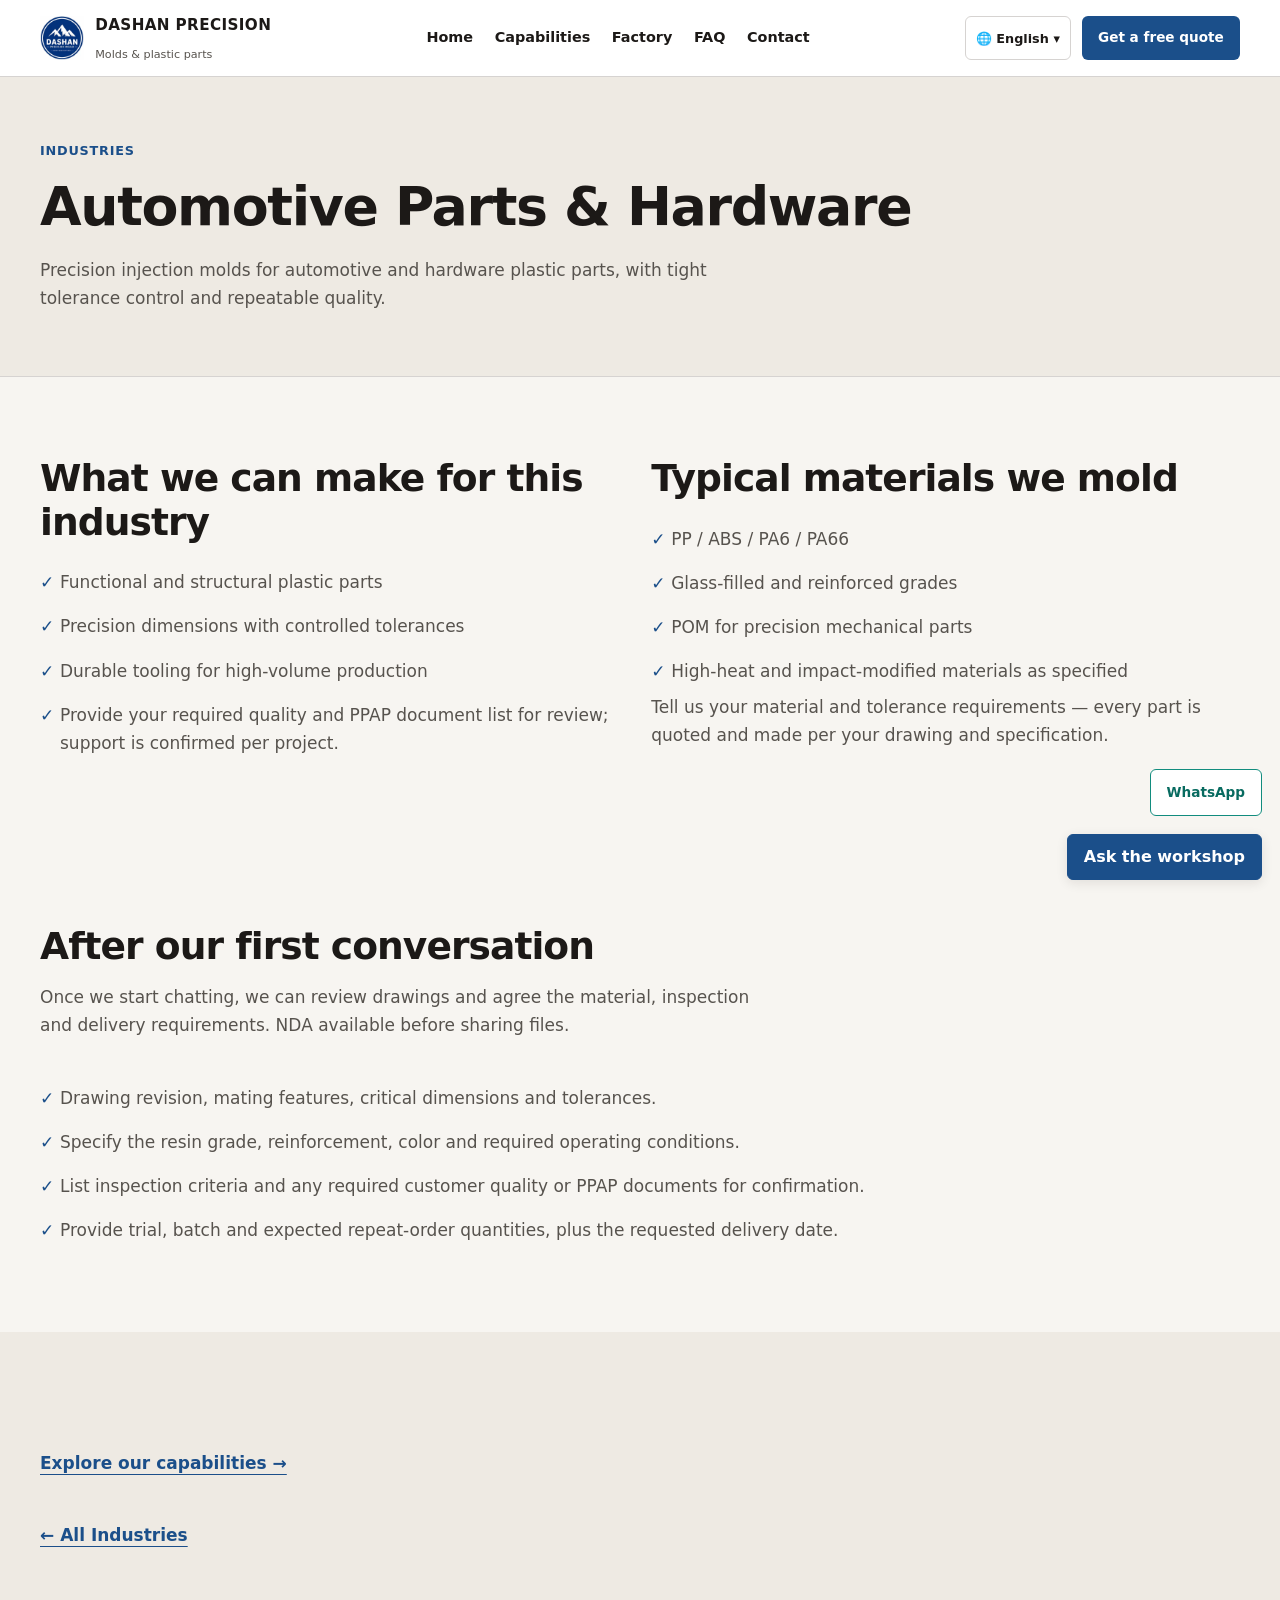
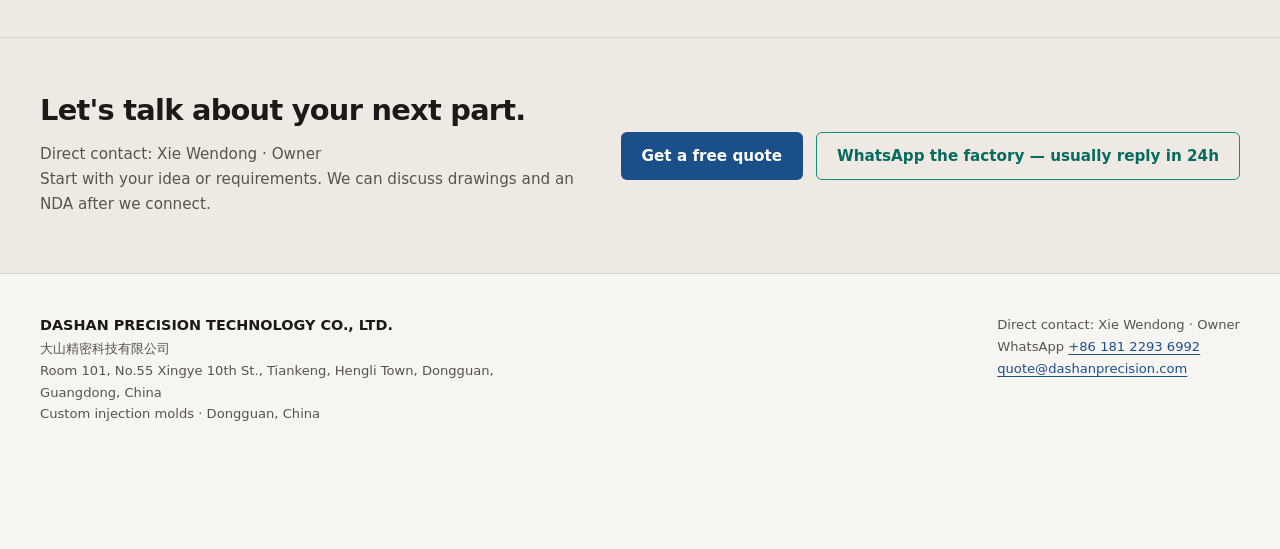
==== commit 17fbf799: "Use company email for quotations and honor explicit chat language" ====
--- a/automotive-parts.html
+++ b/automotive-parts.html
@@ -13,7 +13,7 @@
 <meta property="og:image" content="https://www.dashanprecision.com/assets/images/factory/LOOGO.JPG.png">
 <meta name="twitter:card" content="summary_large_image">
 <meta name="twitter:image" content="https://www.dashanprecision.com/assets/images/factory/LOOGO.JPG.png">
-<script type="application/ld+json">{"@context": "https://schema.org", "@type": "Organization", "name": "DASHAN Precision Technology Co., Ltd.", "email": "xie12240@gmail.com", "telephone": "+86-181-2293-6992", "address": {"@type": "PostalAddress", "streetAddress": "Room 101, No.55 Xingye 10th St., Tiankeng, Hengli Town", "addressLocality": "Dongguan", "addressRegion": "Guangdong", "addressCountry": "CN"}, "foundingDate": "2021"}</script>
+<script type="application/ld+json">{"@context": "https://schema.org", "@type": "Organization", "name": "DASHAN Precision Technology Co., Ltd.", "email": "quote@dashanprecision.com", "telephone": "+86-181-2293-6992", "address": {"@type": "PostalAddress", "streetAddress": "Room 101, No.55 Xingye 10th St., Tiankeng, Hengli Town", "addressLocality": "Dongguan", "addressRegion": "Guangdong", "addressCountry": "CN"}, "foundingDate": "2021"}</script>
 <link rel="icon" type="image/x-icon" href="favicon.ico"><link rel="icon" type="image/png" sizes="32x32" href="favicon-32.png"><link rel="apple-touch-icon" href="apple-touch-icon.png">
 <link rel="stylesheet" href="css/style.css?v=20261006-2">
 <script src="js/experience.js" defer></script>
@@ -79,15 +79,15 @@
 <footer>
   <div class="container">
     <div><b>DASHAN PRECISION TECHNOLOGY CO., LTD.</b><br>大山精密科技有限公司<br>Room 101, No.55 Xingye 10th St., Tiankeng, Hengli Town, Dongguan, Guangdong, China<br>Custom injection molds · Dongguan, China</div>
-    <div>Direct contact: Xie Wendong · Owner<br>WhatsApp <a href="https://wa.me/8618122936992" target="_blank" rel="noopener">+86 181 2293 6992</a><br><a href="mailto:xie12240@gmail.com?subject=Drawing%20for%20quote">xie12240@gmail.com</a></div>
+    <div>Direct contact: Xie Wendong · Owner<br>WhatsApp <a href="https://wa.me/8618122936992" target="_blank" rel="noopener">+86 181 2293 6992</a><br><a href="mailto:quote@dashanprecision.com?subject=Drawing%20for%20quote">quote@dashanprecision.com</a></div>
   </div>
 </footer>
 <a class="wa-float" href="https://wa.me/8618122936992" target="_blank" rel="noopener">WhatsApp</a>
 <div class="m-cta"><a href="contact.html">Get a free quote</a><a href="https://wa.me/8618122936992" target="_blank" rel="noopener">WhatsApp</a></div>
-<script src="js/main.js?v=20261006-1"></script>
-<script src="js/lang/zh.js?v=20261006-2"></script>
+<script src="js/main.js?v=20261006-email"></script>
+<script src="js/lang/zh.js?v=20261006-email"></script>
 <script src="js/i18n.js?v=20261004-6"></script>
-<script src="js/chat.js?v=20261006-2"></script>
+<script src="js/chat.js?v=20261006-email"></script>
 </body>
 </html>
 
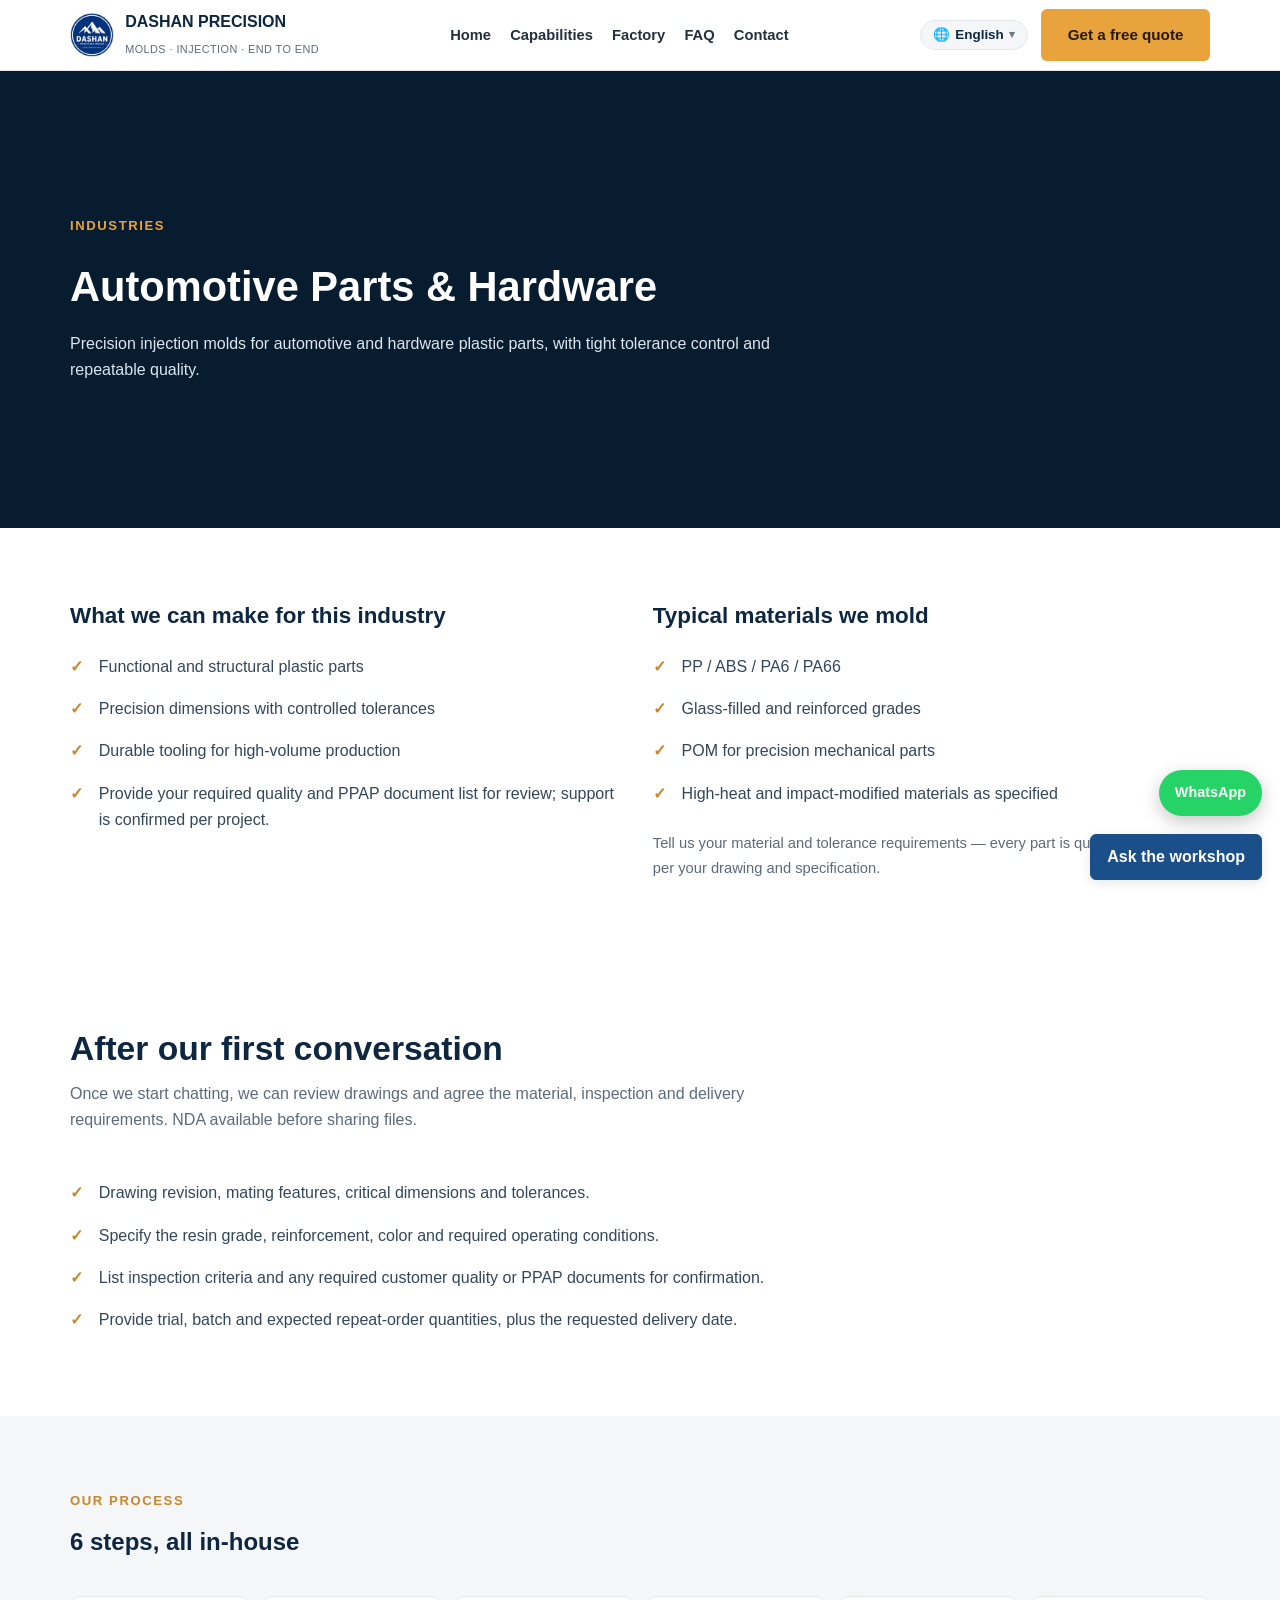
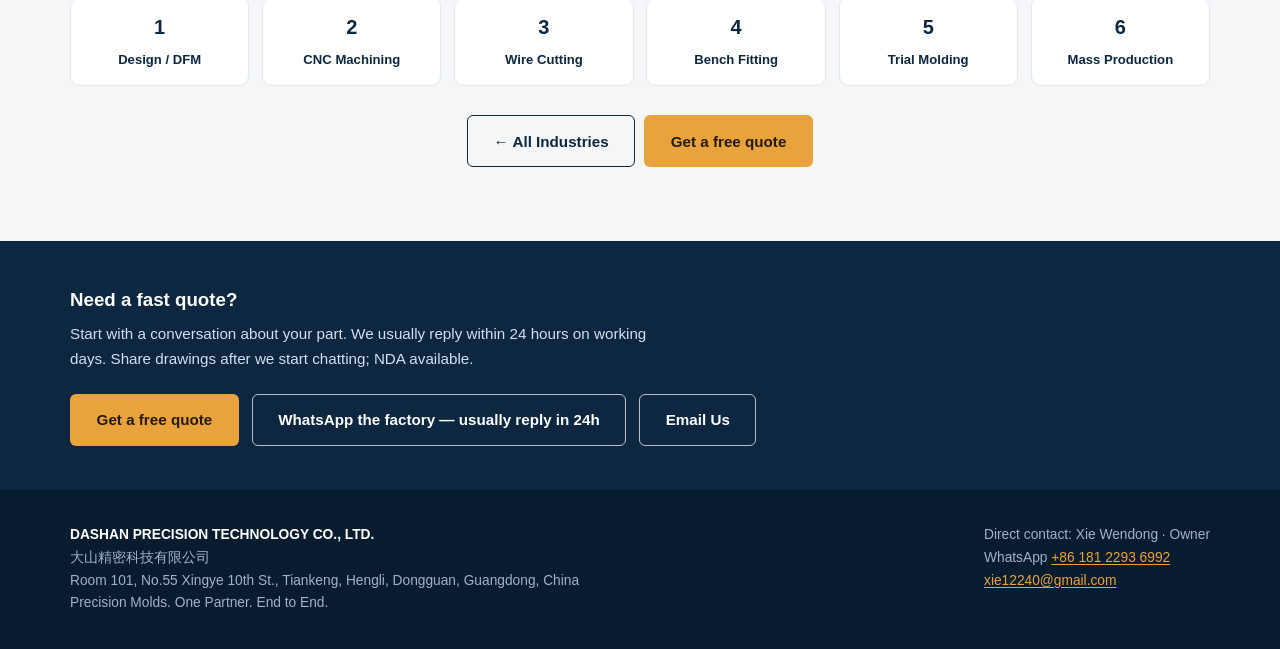
==== commit f1862601: "Merge pull request #2 from xie12240/codex/p0-20261006 Round 1: P0 inquiry safety and real workshop e" ====
--- a/automotive-parts.html
+++ b/automotive-parts.html
@@ -10,20 +10,23 @@
 <meta property="og:description" content="Precision injection molds for automotive and hardware plastic parts, with tight tolerance control and repeatable quality.">
 <meta property="og:type" content="website">
 <meta property="og:url" content="https://www.dashanprecision.com/automotive-parts.html">
-<meta property="og:image" content="https://www.dashanprecision.com/assets/images/factory/LOOGO.JPG.png">
+<meta property="og:image" content="https://www.dashanprecision.com/assets/images/logo.png">
 <meta name="twitter:card" content="summary_large_image">
-<meta name="twitter:image" content="https://www.dashanprecision.com/assets/images/factory/LOOGO.JPG.png">
-<script type="application/ld+json">{"@context": "https://schema.org", "@type": "Organization", "name": "DASHAN Precision Technology Co., Ltd.", "email": "quote@dashanprecision.com", "telephone": "+86-181-2293-6992", "address": {"@type": "PostalAddress", "streetAddress": "Room 101, No.55 Xingye 10th St., Tiankeng, Hengli Town", "addressLocality": "Dongguan", "addressRegion": "Guangdong", "addressCountry": "CN"}, "foundingDate": "2021"}</script>
+<meta name="twitter:image" content="https://www.dashanprecision.com/assets/images/logo.png">
+<script type="application/ld+json">{"@context": "https://schema.org", "@type": "Organization", "name": "DASHAN Precision Technology Co., Ltd.", "email": "xie12240@gmail.com", "telephone": "+86-181-2293-6992", "address": {"@type": "PostalAddress", "streetAddress": "Room 101, No.55 Xingye 10th St., Tiankeng, Hengli Town", "addressLocality": "Dongguan", "addressRegion": "Guangdong", "addressCountry": "CN"}, "foundingDate": "2021"}</script>
 <link rel="icon" type="image/x-icon" href="favicon.ico"><link rel="icon" type="image/png" sizes="32x32" href="favicon-32.png"><link rel="apple-touch-icon" href="apple-touch-icon.png">
-<link rel="stylesheet" href="css/style.css?v=20261006-2">
+<link rel="stylesheet" href="css/style.css?v=20261004-7">
+<link rel="stylesheet" href="css/future.css?v=20261004-1">
+<link rel="stylesheet" href="css/experience.css?v=20260911-3">
+<link rel="stylesheet" href="css/cinematic.css?v=20261004-4">
 <script src="js/experience.js" defer></script>
 <link rel="canonical" href="https://www.dashanprecision.com/automotive-parts.html">
 </head>
-<body class="quiet-workshop">
+<body>
 <a class="skip-link" href="#main-content">Skip to content</a>
 <header>
   <div class="container nav">
-    <a class="brand" href="/"><img src="assets/images/factory/logo.webp" alt="Dashan Precision logo" width="80" height="80"><span><span class="bname">DASHAN PRECISION</span><br><span class="btag">Molds &amp; plastic parts</span></span></a>
+    <a class="brand" href="/"><img src="assets/images/factory/logo.webp" alt="Dashan Precision logo" width="80" height="80"><span><span class="bname">DASHAN PRECISION</span><br><span class="btag">Molds · Injection · End to End</span></span></a>
     <button class="nav-toggle" aria-label="Menu">☰</button>
     <ul><li><a href="/">Home</a></li><li><a href="capabilities.html">Capabilities</a></li><li><a href="factory.html">Factory</a></li><li><a href="faq.html">FAQ</a></li><li><a href="contact.html">Contact</a></li></ul>
     <div class="nav-cta"><a class="btn btn-primary" href="contact.html">Get a free quote</a></div>
@@ -31,11 +34,11 @@
 </header>
 <main id="main-content" tabindex="-1">
 
-<section class="page-intro">
-  <div class="container">
-    <div class="kicker">Industries</div>
-    <h1>Automotive Parts &amp; Hardware</h1>
-    <p>Precision injection molds for automotive and hardware plastic parts, with tight tolerance control and repeatable quality.</p>
+<section style="background:#081c30;color:#fff">
+  <div class="container" style="padding:70px 0">
+    <div class="kicker" style="color:var(--accent)">Industries</div>
+    <h1 style="color:#fff;font-size:clamp(1.7rem,3.6vw,2.6rem)">Automotive Parts &amp; Hardware</h1>
+    <p style="color:#dbe6f0;max-width:720px;margin-top:.6rem">Precision injection molds for automotive and hardware plastic parts, with tight tolerance control and repeatable quality.</p>
   </div>
 </section>
 
@@ -43,13 +46,13 @@
   <div class="container">
     <div class="grid industry-details">
       <div>
-        <h2>What we can make for this industry</h2>
-        <ul class="why-list"><li>Functional and structural plastic parts</li><li>Precision dimensions with controlled tolerances</li><li>Durable tooling for high-volume production</li><li>Provide your required quality and PPAP document list for review; support is confirmed per project.</li></ul>
+        <h2 style="font-size:1.4rem">What we can make for this industry</h2>
+        <ul class="why-list" style="margin-top:1rem"><li>Functional and structural plastic parts</li><li>Precision dimensions with controlled tolerances</li><li>Durable tooling for high-volume production</li><li>Provide your required quality and PPAP document list for review; support is confirmed per project.</li></ul>
       </div>
       <div>
-        <h2>Typical materials we mold</h2>
-        <ul class="why-list"><li>PP / ABS / PA6 / PA66</li><li>Glass-filled and reinforced grades</li><li>POM for precision mechanical parts</li><li>High-heat and impact-modified materials as specified</li></ul>
-        <p>Tell us your material and tolerance requirements — every part is quoted and made per your drawing and specification.</p>
+        <h2 style="font-size:1.4rem">Typical materials we mold</h2>
+        <ul class="why-list" style="margin-top:1rem"><li>PP / ABS / PA6 / PA66</li><li>Glass-filled and reinforced grades</li><li>POM for precision mechanical parts</li><li>High-heat and impact-modified materials as specified</li></ul>
+        <p style="margin-top:1rem;color:var(--muted);font-size:.92rem">Tell us your material and tolerance requirements — every part is quoted and made per your drawing and specification.</p>
       </div>
     </div>
   </div>
@@ -67,27 +70,41 @@
   </div>
 </section>
 
-<section class="surface-soft"><div class="container"><p><a class="text-link" href="capabilities.html">Explore our capabilities →</a></p><p><a class="text-link" href="industries.html">← All Industries</a></p></div></section>
+<section style="background:var(--light)">
+  <div class="container">
+    <div class="sec-head"><div class="kicker">Our Process</div><h2 style="font-size:1.5rem">6 steps, all in-house</h2></div>
+    <div class="process">
+      <div class="step"><i>1</i>Design / DFM</div><div class="step"><i>2</i>CNC Machining</div><div class="step"><i>3</i>Wire Cutting</div>
+      <div class="step"><i>4</i>Bench Fitting</div><div class="step"><i>5</i>Trial Molding</div><div class="step"><i>6</i>Mass Production</div>
+    </div>
+    <p style="margin-top:1.8rem;text-align:center"><a class="btn btn-outline" href="industries.html">← All Industries</a>&nbsp;&nbsp;<a class="btn btn-primary" href="contact.html">Get a free quote</a></p>
+  </div>
+</section>
 
+<section class="inq-band">
+  <div class="container">
+    <div><h2 class="quote-heading">Need a fast quote?</h2><p>Start with a conversation about your part. We usually reply within 24 hours on working days. Share drawings after we start chatting; NDA available.</p></div>
+    <div class="inq-btns">
+      <a class="btn btn-primary" href="contact.html">Get a free quote</a>
+      <a class="btn btn-ghost-inv" href="https://wa.me/8618122936992" target="_blank" rel="noopener">WhatsApp the factory — usually reply in 24h</a>
+      <a class="btn btn-ghost-inv" href="mailto:xie12240@gmail.com?subject=Drawing%20for%20quote">Email Us</a>
+    </div>
+  </div>
+</section>
 
-
-<section class="inq-band"><div class="container">
-  <div><h2>Let's talk about your next part.</h2><p>Direct contact: Xie Wendong · Owner</p><p>Start with your idea or requirements. We can discuss drawings and an NDA after we connect.</p></div>
-  <div class="inq-btns"><a class="btn btn-primary" href="contact.html">Get a free quote</a><a class="btn btn-ghost-inv" href="https://wa.me/8618122936992" target="_blank" rel="noopener">WhatsApp the factory — usually reply in 24h</a></div>
-</div></section>
 </main>
 <footer>
   <div class="container">
-    <div><b>DASHAN PRECISION TECHNOLOGY CO., LTD.</b><br>大山精密科技有限公司<br>Room 101, No.55 Xingye 10th St., Tiankeng, Hengli Town, Dongguan, Guangdong, China<br>Custom injection molds · Dongguan, China</div>
-    <div>Direct contact: Xie Wendong · Owner<br>WhatsApp <a href="https://wa.me/8618122936992" target="_blank" rel="noopener">+86 181 2293 6992</a><br><a href="mailto:quote@dashanprecision.com?subject=Drawing%20for%20quote">quote@dashanprecision.com</a></div>
+    <div><b style="color:#fff">DASHAN PRECISION TECHNOLOGY CO., LTD.</b><br>大山精密科技有限公司<br>Room 101, No.55 Xingye 10th St., Tiankeng, Hengli, Dongguan, Guangdong, China<br>Precision Molds. One Partner. End to End.</div>
+    <div>Direct contact: Xie Wendong · Owner<br>WhatsApp <a href="https://wa.me/8618122936992" target="_blank" rel="noopener">+86 181 2293 6992</a><br><a href="mailto:xie12240@gmail.com?subject=Drawing%20for%20quote">xie12240@gmail.com</a></div>
   </div>
 </footer>
 <a class="wa-float" href="https://wa.me/8618122936992" target="_blank" rel="noopener">WhatsApp</a>
 <div class="m-cta"><a href="contact.html">Get a free quote</a><a href="https://wa.me/8618122936992" target="_blank" rel="noopener">WhatsApp</a></div>
-<script src="js/main.js?v=20261006-email"></script>
-<script src="js/lang/zh.js?v=20261006-email"></script>
+<script src="js/main.js?v=20261006-1"></script>
+<script src="js/lang/zh.js?v=20261006-1"></script>
 <script src="js/i18n.js?v=20261004-6"></script>
-<script src="js/chat.js?v=20261006-email"></script>
+<script src="js/chat.js?v=20261006-1"></script>
 </body>
 </html>
 
--- a/css/style.css
+++ b/css/style.css
@@ -1,209 +1,195 @@
 :root{
-  --bg:#F7F5F1;--bg-card:#FFFFFF;--bg-soft:#EEEAE3;
-  --text:#1C1917;--text-muted:#57534E;--border:#D6D3D1;
-  --primary:#1B4F8A;--primary-hover:#163F6E;--accent-wa:#128C7E;
-  --ink:var(--text);--muted:var(--text-muted);--light:var(--bg-soft);
-  --line:var(--border);--navy:var(--text);--navy2:var(--primary);
-  --accent:var(--primary);--accent2:var(--primary-hover);
+  --navy:#0d2740; --navy2:#123653; --accent:#e8a33d; --accent2:#c9862a;
+  --ink:#22303f; --muted:#5c6b7a; --bg:#ffffff; --light:#f4f6f8; --line:#e3e8ee;
 }
 *{box-sizing:border-box;margin:0;padding:0}
-html{scroll-behavior:smooth;scroll-padding-top:90px}
-body{font-family:system-ui,-apple-system,"Segoe UI","Microsoft YaHei",sans-serif;font-size:17px;line-height:1.65;color:var(--text);background:var(--bg)}
+html{scroll-behavior:smooth}
+body{font-family:"Segoe UI",Roboto,Helvetica,Arial,"Microsoft YaHei",sans-serif;color:var(--ink);line-height:1.65;background:var(--bg)}
 img{max-width:100%;height:auto;display:block}
 a{color:inherit;text-decoration:none}
-p{color:var(--text-muted)}
-.container{width:min(1200px,calc(100% - 64px));margin-inline:auto}
-h1,h2,h3{color:var(--text);line-height:1.16;letter-spacing:-.025em;font-weight:650}
-h1{font-size:clamp(2.1rem,4.2vw,3.4rem)}
-h2{font-size:clamp(1.65rem,3vw,2.35rem);margin-bottom:.9rem;max-width:28ch}
-h3{font-size:1.15rem;letter-spacing:-.01em;margin-bottom:.65rem}
-section{padding:80px 0}
-.kicker{font-size:.8rem;line-height:1.5;font-weight:650;color:var(--primary);margin-bottom:1rem;letter-spacing:.06em;text-transform:uppercase}
-.sec-head{max-width:720px;margin-bottom:2.3rem}
-.text-link{display:inline-block;color:var(--primary);font-weight:600;margin-top:1.8rem;padding:.5rem 0;text-decoration:underline;text-underline-offset:.3em}
-.btn{display:inline-flex;align-items:center;justify-content:center;min-height:44px;padding:.75rem 1.25rem;border-radius:6px;border:1px solid transparent;font:600 .95rem/1.45 system-ui,sans-serif;text-align:center;cursor:pointer;transition:background-color .15s,color .15s}
-.btn-primary{background:var(--primary);color:#fff}
-.btn-primary:hover{background:var(--primary-hover)}
-.btn-outline,.btn-ghost{background:var(--bg-card);border-color:var(--border);color:var(--primary)}
-.btn-outline:hover,.btn-ghost:hover{background:var(--bg-soft);border-color:var(--primary)}
-.btn-ghost-inv{background:transparent;border-color:var(--accent-wa);color:#086B60}
-.btn-ghost-inv:hover{background:#e2eee9}
-a[href*="wa.me"].btn-ghost{border-color:var(--accent-wa);color:#086B60}
-:focus-visible{outline:3px solid var(--primary);outline-offset:4px}
-.skip-link{position:fixed;top:-100px;left:1rem;z-index:100;background:var(--bg-card);color:var(--primary);padding:.7rem 1rem;border:2px solid var(--primary)}
-.skip-link:focus{top:.5rem}
-/* Layer order: header 50, sticky quote bar 60; chat uses 70/71. */
-header{position:sticky;top:0;z-index:50;background:var(--bg-card);border-bottom:1px solid var(--border)}
-.nav{display:flex;align-items:center;justify-content:space-between;gap:1.2rem;min-height:76px}
-.brand{display:flex;align-items:center;gap:.7rem;flex-shrink:0}
-.brand img{width:44px;height:44px;object-fit:contain}
-.bname{font-weight:750;font-size:.95rem;line-height:1.1;letter-spacing:.025em}
-.btag{font-size:.7rem;color:var(--text-muted)}
-.nav>ul{display:flex;gap:1.35rem;list-style:none}
-.nav>ul a{display:block;font-size:.9rem;font-weight:550;padding:.7rem 0}
-.nav>ul a:hover,.nav>ul a.active{color:var(--primary)}
-.nav>ul a.active{box-shadow:inset 0 -2px var(--primary)}
-.nav-cta{display:flex;align-items:center;gap:.7rem}
-.nav-cta .btn{white-space:nowrap;padding:.65rem .95rem;font-size:.85rem}
-.nav-toggle{display:none;min-width:44px;min-height:44px;font-size:1.35rem;border:1px solid var(--border);border-radius:6px;background:var(--bg-card);color:var(--text);cursor:pointer}
-.lang-w{position:relative}
-.lang-btn{display:flex;align-items:center;gap:.3rem;min-height:44px;padding:.5rem .6rem;border:1px solid var(--border);border-radius:6px;background:var(--bg-card);font:550 .8rem system-ui;color:var(--text);cursor:pointer}
-.lang-menu{display:none;position:absolute;right:0;top:calc(100% + 8px);min-width:160px;list-style:none;padding:.35rem;border:1px solid var(--border);border-radius:6px;background:var(--bg-card);box-shadow:0 6px 16px #1c191710}
-.lang-w.open .lang-menu{display:block}
-.lang-menu a{display:block;padding:.7rem;font-size:.9rem;border-radius:4px}
-.lang-menu a:hover,.lang-menu a.active{color:var(--primary);background:var(--bg-soft)}
-#lang-banner{position:fixed;right:12px;z-index:49;padding:.7rem 1rem;max-width:calc(100% - 24px);border:1px solid var(--border);border-radius:6px;background:var(--bg-card);color:var(--text);font-size:.8rem;box-shadow:0 3px 12px #1c191714}
-#lang-banner a{color:var(--primary);font-weight:600;text-decoration:underline;padding:.4rem}
-.workshop-hero{position:relative;padding:0;overflow:hidden}
-.workshop-photo{position:absolute;inset:0}
-.workshop-photo img{width:100%;height:100%;object-fit:cover;object-position:center}
-.hero-inner{position:relative;margin:64px 0;padding:44px;max-width:610px;background:var(--bg)}
-.hero-inner h1{max-width:13ch;margin-bottom:1.4rem}
-.hero-inner>p{max-width:46ch;font-size:1rem;line-height:1.65}
-.ctas{display:flex;gap:.8rem;flex-wrap:wrap;margin-top:1.8rem}
-.hero-inner .hero-note{font-size:.82rem;margin-top:1.2rem;margin-bottom:0}
-.trust{background:var(--bg-soft);border-bottom:1px solid var(--border)}
-.trust .container{display:flex;justify-content:space-between;flex-wrap:wrap;gap:.6rem 1.4rem;padding:20px 0;font-size:.85rem;color:var(--text-muted)}
-.trust b{color:var(--text);font-weight:650}
-.process{display:grid;grid-template-columns:repeat(4,minmax(0,1fr));gap:2rem;list-style:none;counter-reset:process}
-.step{counter-increment:process;border-top:1px solid var(--border);padding-top:1.4rem}
-.step::before{content:counter(process);display:block;font-size:.95rem;color:var(--primary);font-weight:650;margin-bottom:1rem}
-.step p{font-size:.95rem;line-height:1.65}
-.factory-preview{background:var(--bg-soft)}
-.gallery{display:grid;grid-template-columns:repeat(3,minmax(0,1fr));gap:1.4rem}
-.gallery.two{grid-template-columns:repeat(2,minmax(0,1fr))}
-.g-item{position:relative;background:var(--bg-card);min-width:0;overflow:hidden}
-.g-item img{width:100%;aspect-ratio:4/3;object-fit:cover}
-.g-cap{padding:.8rem 1rem;font-size:.85rem;line-height:1.4;color:var(--text-muted);background:var(--bg-card)}
-.factory-grid{grid-template-columns:1.4fr 1fr 1fr}
-.factory-grid .g-item:first-child{grid-row:span 2}
-.factory-grid .g-item:first-child img{height:calc(100% - 46px);aspect-ratio:auto}
-.factory-grid .g-item:last-child{grid-column:span 2}
-.factory-grid .g-item:last-child img{max-height:240px}
-.industries-line{padding:56px 0}
-.industries-line h2{font-size:1.6rem;max-width:none}
-.industries-line p{line-height:1.9}
-.grid{display:grid;gap:1.4rem}
-.cards,.industry-details{grid-template-columns:repeat(2,minmax(0,1fr))}
-.card{padding:1.5rem;background:var(--bg-card);border:1px solid var(--border);border-radius:6px}
-.card .card-heading{font-size:1.15rem;line-height:1.25;margin-bottom:.7rem}
-.card p{font-size:.95rem}
-.card .ico,.ind .ico{display:none}
-.about-grid,.why-grid{display:grid;grid-template-columns:1fr 1fr;gap:3rem;align-items:center}
-.about-fig img,.why-fig img{width:100%;max-height:530px;object-fit:cover}
+.container{width:min(1140px,92%);margin:0 auto}
+.btn{display:inline-block;padding:.8rem 1.6rem;border-radius:6px;font-weight:600;font-size:.95rem;cursor:pointer;border:1px solid transparent;transition:.2s}
+.btn-primary{background:var(--accent);color:#241a05}
+.btn-primary:hover{background:var(--accent2)}
+.btn-ghost{border-color:rgba(255,255,255,.7);color:#fff}
+.btn-ghost:hover{background:rgba(255,255,255,.12)}
+.btn-outline{border-color:var(--navy);color:var(--navy)}
+.btn-outline:hover{background:var(--navy);color:#fff}
+/* header */
+header{position:sticky;top:0;z-index:50;background:rgba(255,255,255,.96);border-bottom:1px solid var(--line)}
+.nav{display:flex;align-items:center;justify-content:space-between;height:70px}
+.brand{display:flex;align-items:center;gap:.7rem}
+.brand img{width:44px;height:44px;border-radius:6px;object-fit:cover}
+.brand .bname{font-weight:800;color:var(--navy);line-height:1.15;font-size:1rem}
+.brand .btag{font-size:.68rem;color:var(--muted);letter-spacing:.04em;text-transform:uppercase}
+.nav > ul{display:flex;gap:1.2rem;list-style:none}
+.nav > ul a{font-size:.92rem;font-weight:600;color:var(--ink)}
+.nav > ul a:hover{color:var(--accent2)}
+.nav-cta{display:flex;align-items:center;gap:.8rem}
+.nav-toggle{display:none;background:none;border:1px solid var(--line);border-radius:6px;padding:.4rem .6rem;font-size:1.2rem;cursor:pointer}
+/* hero */
+.hero{position:relative;color:#fff;background:#081c30}
+.hero-bg{position:absolute;inset:0;background-size:cover;background-position:center;opacity:.38}
+.hero-inner{position:relative;padding:110px 0 120px;max-width:760px}
+.kicker{color:var(--accent);font-weight:700;letter-spacing:.12em;text-transform:uppercase;font-size:.82rem;margin-bottom:1rem}
+.hero h1{font-size:clamp(1.9rem,4.4vw,3.1rem);line-height:1.18;margin-bottom:1.1rem}
+.hero p{font-size:1.08rem;color:#dbe6f0;max-width:640px;margin-bottom:1.8rem}
+.hero .ctas{display:flex;gap:.9rem;flex-wrap:wrap}
+/* trust bar */
+.trust{background:var(--navy);color:#cfe0ef}
+.trust .container{display:flex;flex-wrap:wrap;gap:1rem 2.6rem;padding:14px 0;font-size:.92rem}
+.trust b{color:#fff}
+/* sections */
+section{padding:74px 0}
+.sec-head{max-width:720px;margin-bottom:2.4rem}
+.sec-head .kicker{color:var(--accent2)}
+h2{font-size:clamp(1.5rem,3vw,2.1rem);color:var(--navy);line-height:1.25;margin-bottom:.7rem}
+.sec-head p{color:var(--muted)}
+h3{color:var(--navy)}
+/* Keep card and CTA presentation when section headings use semantic h2 tags. */
+.card-heading,.contact-heading,.quote-heading{font-size:1.17em;line-height:inherit;letter-spacing:normal;margin-bottom:0}
+/* about */
+.about-grid{display:grid;grid-template-columns:1.05fr .95fr;gap:2.6rem;align-items:center}
+.about-fig{border-radius:10px;overflow:hidden;box-shadow:0 18px 40px rgba(13,39,64,.16)}
+.stats{display:grid;grid-template-columns:repeat(4,1fr);gap:1rem;margin-top:2rem}
+.stat{background:var(--light);border:1px solid var(--line);border-radius:10px;padding:1rem 1.1rem;text-align:center}
+.stat b{display:block;font-size:1.5rem;color:var(--navy)}
+.stat span{font-size:.8rem;color:var(--muted)}
+/* capabilities cards */
+.grid{display:grid;gap:1.3rem}
+.cards{grid-template-columns:repeat(3,1fr)}
+.card{background:var(--light);border:1px solid var(--line);border-radius:12px;padding:1.5rem}
+.card .ico{font-size:1.7rem;margin-bottom:.6rem}
+.card h3,.card .card-heading{font-size:1.05rem;margin-bottom:.4rem}
+.card p{font-size:.9rem;color:var(--muted)}
+/* process */
+.process{display:grid;grid-template-columns:repeat(6,1fr);gap:.8rem;margin-top:1.4rem}
+.step{background:#fff;border:1px solid var(--line);border-radius:10px;padding:.9rem;text-align:center;font-size:.82rem;font-weight:600;color:var(--navy)}
+.step i{display:block;font-style:normal;font-size:1.25rem;margin-bottom:.3rem}
+/* galleries */
+.gallery{display:grid;grid-template-columns:repeat(3,1fr);gap:1.1rem}
+.g-item{border-radius:10px;overflow:hidden;position:relative;border:1px solid var(--line)}
+.g-item img{height:240px;width:100%;object-fit:cover;transition:.3s}
+.g-item:hover img{transform:scale(1.04)}
+.g-cap{position:absolute;left:0;right:0;bottom:0;background:linear-gradient(transparent,rgba(6,18,32,.85));color:#fff;padding:.7rem .9rem .6rem;font-size:.85rem;font-weight:600}
+.gallery.two{grid-template-columns:repeat(2,1fr)}
+.gallery.two .g-item img{height:300px}
+/* industries */
+.industries{background:var(--light)}
+.ind-grid{display:grid;grid-template-columns:repeat(5,1fr);gap:1rem}
+.ind{border:1px solid var(--line);background:#fff;border-radius:12px;padding:1.4rem 1.2rem;text-align:center}
+.ind .ico{font-size:1.9rem;margin-bottom:.5rem}
+.ind b{display:block;color:var(--navy);font-size:.98rem;margin-bottom:.25rem}
+.ind span{font-size:.82rem;color:var(--muted)}
+/* why */
+.why-grid{display:grid;grid-template-columns:1fr 1fr;gap:2.6rem;align-items:center}
 .why-list{list-style:none;margin-top:1rem}
-.why-list li{padding:.5rem 0 .5rem 1.25rem;position:relative;color:var(--text-muted)}
-.why-list li::before{content:'✓';position:absolute;left:0;color:var(--primary)}
-.stats,.nums .container{display:grid;grid-template-columns:repeat(4,minmax(0,1fr));gap:1rem;padding:24px 0}
-.stat{padding:1rem;background:var(--bg-card);border:1px solid var(--border)}
-.stats b,.nums b{display:block;color:var(--text);font-size:1.8rem;line-height:1.3}
-.stats span,.nums span{color:var(--text-muted);font-size:.85rem}
-.ind-grid{display:flex;flex-wrap:wrap;gap:1rem}
-.ind{background:var(--bg-card);border:1px solid var(--border);padding:1.3rem;flex:1 1 180px}
-.ind b{display:block;font-weight:650;color:var(--text)}
-.ind span{font-size:.9rem;color:var(--text-muted)}
-.page-intro{padding:64px 0;background:var(--bg-soft);border-bottom:1px solid var(--border)}
-.page-intro .container{padding:0}
-.page-intro p{max-width:720px;margin-top:1.1rem}
-.contact-grid{display:grid;grid-template-columns:1.2fr .8fr;gap:2rem;align-items:start}
-.contact-grid>*{min-width:0}
-.form{padding:2rem;border:1px solid var(--border);border-radius:6px;background:var(--bg-card)}
-.form>p{font-size:.92rem;margin:.8rem 0 1.8rem}
-.contact-heading{font-size:1.5rem;line-height:1.25;max-width:none}
+.why-list li{padding:.5rem 0 .5rem 1.8rem;position:relative;color:#33475b}
+.why-list li::before{content:"✓";position:absolute;left:0;color:var(--accent2);font-weight:800}
+.why-fig img{border-radius:10px;box-shadow:0 18px 40px rgba(13,39,64,.16)}
+/* contact */
+.contact-grid{display:grid;grid-template-columns:1.15fr .85fr;gap:2.4rem;align-items:start}
+.form{background:#fff;border:1px solid var(--line);border-radius:14px;padding:1.8rem;box-shadow:0 10px 30px rgba(13,39,64,.06)}
 .f-row{display:grid;grid-template-columns:1fr 1fr;gap:1rem}
-.f-row>*{min-width:0}
-.field{margin-bottom:1.2rem}
-.field label,#draft-preview label{display:block;font-size:.88rem;font-weight:600;margin-bottom:.4rem;color:var(--text)}
-.field input,.field select,.field textarea,#draft-message{width:100%;min-height:44px;padding:.75rem;border:1px solid var(--border);border-radius:6px;background:var(--bg-card);color:var(--text);font:1rem/1.5 system-ui,sans-serif}
-.field textarea{min-height:140px;resize:vertical}
-.hint{font-size:.8rem;color:var(--text-muted);margin-top:.55rem}
-.hint a{color:var(--primary)}
-.cbox{padding:1.7rem;background:var(--bg-soft);border-radius:6px}
-.cbox h2{font-size:1.5rem}
-.cbox p{font-size:.92rem;margin:.8rem 0}
-.cbox .row{display:flex;gap:.7rem;padding:.55rem 0;font-size:.9rem}
-.cbox .row .l{flex:0 0 78px;font-weight:600;color:var(--text)}
-.cbox .row>span{min-width:0;overflow-wrap:anywhere}
-.cbox .row a{color:var(--primary);text-decoration:underline;text-underline-offset:.2em}
-#draft-preview{padding:1rem;border:1px solid var(--border);background:var(--bg-soft);border-radius:6px}
-#draft-preview p{margin-bottom:.8rem;font-size:.9rem}
-#draft-preview a{color:var(--primary);text-decoration:underline}
-#draft-message{resize:vertical}
-.inq-band{padding:56px 0;background:var(--bg-soft);border-block:1px solid var(--border)}
-.inq-band .container{display:flex;justify-content:space-between;align-items:center;gap:2rem;flex-wrap:wrap}
-.inq-band h2{font-size:1.8rem;max-width:none}
-.inq-band p{font-size:.95rem;max-width:56ch}
-.inq-btns{display:flex;flex-wrap:wrap;gap:.8rem}
-footer{padding:40px 0 100px;background:var(--bg);font-size:.82rem;color:var(--text-muted)}
-footer>.container{display:flex;justify-content:space-between;gap:2rem;flex-wrap:wrap;padding-bottom:1.5rem}
-footer>.container>div:first-child{max-width:58ch}
-footer b{color:var(--text);font-size:.9rem}
-footer a{color:var(--primary);text-decoration:underline;text-underline-offset:.2em}
-footer .inq-band{margin-top:1.2rem}
-.wa-float{position:fixed;right:18px;bottom:84px;z-index:60;padding:.7rem 1rem;min-height:44px;background:var(--bg-card);border:1px solid var(--accent-wa);color:#086B60;border-radius:6px;font-size:.85rem;font-weight:600}
-.m-cta{display:none}
-.photo-open{position:absolute;inset:0;width:100%;height:100%;background:transparent;border:0;cursor:zoom-in}
-.photo-open::after{content:'↗';position:absolute;right:12px;top:12px;display:grid;place-items:center;width:36px;height:36px;background:var(--bg-card);color:var(--primary);border-radius:4px;font-size:1.3rem}
-.photo-dialog{margin:auto;width:min(1100px,94vw);max-height:92dvh;padding:54px 18px 18px;border:1px solid var(--border);border-radius:6px;background:var(--bg);color:var(--text)}
-.photo-dialog::backdrop{background:#1c1917bf}
-.photo-dialog img{width:100%;max-height:72dvh;object-fit:contain}
-.photo-dialog p{padding-top:12px}
-.photo-dialog>button{position:absolute;right:10px;top:6px;min-width:44px;min-height:44px;border:0;background:var(--bg);color:var(--text);font-size:2rem;cursor:pointer}
-section[id]{scroll-margin-top:90px}
-@media(max-width:1100px){.nav{gap:.7rem}.nav>ul{gap:.85rem}.brand .btag{display:none}.brand .bname{font-size:.85rem}}
-@media(max-width:1040px){
-  .nav-toggle{display:block;margin-left:auto}
-  .nav>ul{display:none;position:absolute;top:100%;left:0;right:0;padding:1rem 2rem;background:var(--bg-card);border-bottom:1px solid var(--border);flex-direction:column;gap:0}
-  .nav>ul.open{display:flex}
-  .nav>ul a{padding:.75rem 0;min-height:44px}
-  .nav>ul a.active{box-shadow:none;font-weight:700}
-  .process{grid-template-columns:repeat(2,minmax(0,1fr))}
-  .hero-inner{max-width:550px;padding:36px}
-  .gallery{grid-template-columns:repeat(2,minmax(0,1fr))}
-  .factory-grid{grid-template-columns:repeat(2,minmax(0,1fr))}
-  .factory-grid .g-item:first-child{grid-row:auto}
-  .factory-grid .g-item:first-child img{height:auto;aspect-ratio:4/3}
-  .factory-grid .g-item:last-child{grid-column:auto}
-  .factory-grid .g-item:last-child img{max-height:none}
+.field{margin-bottom:1rem}
+.field label{display:block;font-size:.84rem;font-weight:600;color:var(--navy);margin-bottom:.35rem}
+.field input,.field select,.field textarea{width:100%;padding:.72rem .8rem;border:1px solid #cdd7e0;border-radius:7px;font-size:.95rem;font-family:inherit;background:#fff}
+.field textarea{min-height:120px;resize:vertical}
+.field .hint{font-size:.78rem;color:var(--muted);margin-top:.3rem}
+.cbox{padding:1.6rem;background:var(--navy);color:#eaf1f8;border-radius:14px}
+.cbox h3,.cbox .contact-heading{color:#fff;margin-bottom:.6rem}
+.cbox p{font-size:.92rem;margin-bottom:1rem;color:#cfe0ef}
+.cbox .big{font-size:1.05rem;font-weight:700;color:#fff;margin-bottom:.2rem}
+.cbox .row{display:flex;gap:.6rem;margin:.5rem 0;align-items:flex-start}
+.cbox .row .l{color:var(--accent);font-weight:700;min-width:70px}
+footer{background:#081c30;color:#9db4c8;padding:34px 0;font-size:.86rem}
+footer .container{display:flex;justify-content:space-between;gap:1rem;flex-wrap:wrap}
+footer a{color:var(--accent);text-decoration:underline;text-underline-offset:.18em}
+@media(max-width:960px){
+  .cards{grid-template-columns:repeat(2,1fr)}
+  .ind-grid{grid-template-columns:repeat(3,1fr)}
   .about-grid,.why-grid,.contact-grid{grid-template-columns:1fr}
+  .process{grid-template-columns:repeat(3,1fr)}
 }
 @media(max-width:680px){
-  body{padding-bottom:calc(72px + env(safe-area-inset-bottom))}
-  .container{width:calc(100% - 32px)}
-  section{padding:52px 0}
-  .nav{min-height:68px;gap:.5rem}
-  .brand{gap:.5rem}.brand img{width:36px;height:36px}.brand .bname{font-size:.74rem;letter-spacing:0}
+  .nav > ul{display:none;position:absolute;top:100%;left:0;right:0;background:#fff;flex-direction:column;padding:1rem;border-bottom:1px solid var(--line)}
+  .nav > ul.open{display:flex}
+  .nav-toggle{display:block}
   .nav-cta .btn{display:none}
-  .lang-btn .lang-cur{display:none}
-  .workshop-photo{position:relative;display:block;height:270px}
-  .workshop-photo img{object-position:50% 48%}
-  .hero-inner{margin:0 -16px;padding:32px 16px 36px;max-width:none}
-  .hero-inner h1{font-size:2.45rem;max-width:15ch}
-  .ctas{display:grid;gap:.75rem}
-  .hero-inner .hero-note{font-size:.83rem}
-  .trust .container{display:grid;grid-template-columns:1fr 1fr;gap:.65rem;padding:18px 0;font-size:.78rem}
-  .process{gap:1.5rem;grid-template-columns:1fr}
-  .step{padding-top:1rem}
-  .step::before{float:left;margin-right:.9rem;line-height:1.35}
-  .gallery,.gallery.two,.cards,.industry-details{grid-template-columns:1fr}
-  .factory-grid .g-item img{max-height:300px;aspect-ratio:4/3}
-  .f-row{grid-template-columns:1fr;gap:0}
-  .form{padding:1.25rem}
-  .cbox{padding:1.25rem}
-  .inq-band .container{gap:1.4rem}
-  .inq-btns{display:grid;width:100%}
-  .stats,.nums .container{grid-template-columns:repeat(2,minmax(0,1fr))}
-  .page-intro{padding:42px 0}
-  footer{padding-bottom:30px}
+  .cards,.ind-grid,.gallery,.gallery.two{grid-template-columns:1fr}
+  .stats{grid-template-columns:repeat(2,1fr)}
+  .f-row{grid-template-columns:1fr}
+  .process{grid-template-columns:repeat(2,1fr)}
+  section{padding:54px 0}
+}
+
+.nav > ul a.active{color:var(--accent2);border-bottom:2px solid var(--accent2);padding-bottom:2px}
+
+/* floating whatsapp + mobile bottom CTA + inquiry band */
+.inq-band{background:var(--navy);color:#fff;padding:44px 0}
+.inq-band .container{display:flex;justify-content:space-between;align-items:center;gap:1.4rem;flex-wrap:wrap}
+.inq-band h3,.inq-band .quote-heading{color:#fff;margin-bottom:.3rem}
+.inq-band p{color:#cfe0ef;margin:0;max-width:600px;font-size:.95rem}
+.inq-btns{display:flex;gap:.8rem;flex-wrap:wrap}
+.btn-ghost-inv{border:1px solid rgba(255,255,255,.7);color:#fff}
+.btn-ghost-inv:hover{background:rgba(255,255,255,.12)}
+.wa-float{position:fixed;right:18px;bottom:84px;z-index:60;background:#25D366;color:#fff;font-weight:700;padding:.7rem 1rem;border-radius:999px;box-shadow:0 6px 18px rgba(0,0,0,.22);font-size:.9rem;display:flex;align-items:center;gap:.45rem}
+.wa-float:hover{background:#1eb456;color:#fff}
+.m-cta{display:none}
+@media(max-width:680px){
+  body{padding-bottom:64px}
+  .m-cta{display:flex;position:fixed;left:0;right:0;bottom:0;z-index:59;background:#fff;border-top:1px solid var(--line);gap:8px;padding:8px}
+  .m-cta a{flex:1;text-align:center;padding:.7rem .5rem;border-radius:8px;font-weight:700;font-size:.9rem}
+  .m-cta a:first-child{background:var(--accent);color:#241a05}
+  .m-cta a:last-child{background:#25D366;color:#062817}
+  .wa-float{bottom:74px;right:12px}
+}
+
+.nums{background:#fff}
+.nums .container{display:grid;grid-template-columns:repeat(4,1fr);gap:1rem;padding:26px 0;text-align:center;border-bottom:1px solid var(--line)}
+.nums b{display:block;font-size:clamp(1.6rem,3.4vw,2.2rem);color:var(--navy);line-height:1.1}
+.nums span{font-size:.86rem;color:var(--muted)}
+@media(max-width:680px){.nums .container{grid-template-columns:repeat(2,1fr)}}
+
+/* ===== 多语言切换 ===== */
+#lang-banner{position:fixed;top:78px;right:12px;z-index:49;max-width:calc(100% - 24px);border-radius:6px;background:#123653;color:#dbe6f0;text-align:center;font-size:.85rem;padding:.45rem .8rem}
+#lang-banner a{color:var(--accent);margin:0 .5rem;font-weight:600;text-decoration:underline}
+.lang-w{position:relative;display:inline-block}
+.lang-btn{display:flex;align-items:center;gap:.35rem;background:var(--light);border:1px solid var(--line);border-radius:999px;padding:.42rem .75rem;font-size:.84rem;color:var(--navy);cursor:pointer;font-family:inherit;font-weight:600}
+.lang-btn:hover{border-color:var(--accent2)}
+.lang-btn .caret{opacity:.6;font-size:.7rem}
+.lang-menu{display:none;position:absolute;right:0;top:calc(100% + 6px);background:#fff;border:1px solid var(--line);border-radius:10px;box-shadow:0 12px 30px rgba(13,39,64,.14);min-width:150px;padding:.3rem;list-style:none;z-index:80}
+.lang-w.open .lang-menu{display:block}
+.lang-menu li a{display:block;padding:.5rem .7rem;border-radius:7px;font-size:.88rem;color:var(--ink);cursor:pointer}
+.lang-menu li a:hover{background:var(--light)}
+.lang-menu li a.active{color:var(--accent2);font-weight:700}
+@media(max-width:480px){.lang-btn .lang-cur{display:none}}
+
+:focus-visible{outline:3px solid #177a9b;outline-offset:3px}
+.skip-link{position:fixed;top:-100px;left:1rem;z-index:100;background:#fff;color:var(--navy);padding:.7rem 1rem;border:2px solid var(--navy)}
+.skip-link:focus{top:.5rem}
+.industry-details{grid-template-columns:repeat(2,minmax(0,1fr));gap:1.6rem}
+@media(max-width:680px){.industry-details{grid-template-columns:minmax(0,1fr)}}
+.contact-grid > *,.f-row > *{min-width:0}
+.cbox .row > span{min-width:0;overflow-wrap:anywhere}
+@media(min-width:681px) and (max-width:1100px){
+  .nav{height:auto;min-height:70px;flex-wrap:wrap;gap:.6rem;padding:.6rem 0}
+  .nav > ul{order:3;width:100%;justify-content:center;flex-wrap:wrap}
+}
+@media(max-width:680px){
+  .nav{gap:.4rem}
+  .brand{min-width:0;gap:.4rem}
+  .brand .bname{font-size:.875rem}
+  .brand .btag{font-size:.625rem;letter-spacing:0}
+  .nav-toggle,.lang-btn{min-height:44px;flex-shrink:0}
+  .nav > ul a{display:block;padding:.35rem 0}
+  .field input,.field select,.field textarea{font-size:1rem}
+  .form{padding:1.1rem}
   .wa-float{display:none}
-  .m-cta{position:fixed;display:flex;inset:auto 0 0;z-index:60;background:var(--bg-card);border-top:1px solid var(--border);gap:8px;padding:10px 12px calc(10px + env(safe-area-inset-bottom))}
-  .m-cta a{display:flex;align-items:center;justify-content:center;min-height:48px;flex:1;border-radius:6px;padding:.65rem .5rem;font-size:.88rem;line-height:1.4;font-weight:600;text-align:center}
-  .m-cta a:first-child{background:var(--primary);color:#fff}
-  .m-cta a:last-child{background:var(--bg-card);border:1px solid var(--accent-wa);color:#086B60}
 }
-@media(prefers-reduced-motion:reduce){html{scroll-behavior:auto}*,*::before,*::after{animation:none!important;transition:none!important}}
-.surface-soft{background:var(--bg-soft)}
-.faq-wrap{max-width:880px}
-.faq-item{margin-bottom:2.3rem}
-.faq-heading{font-size:1.22rem;line-height:1.35;max-width:none;margin-bottom:.75rem}
-.proof-grid .gate-proof img{object-fit:contain;background:var(--bg-soft)}
+@media(prefers-reduced-motion:reduce){html{scroll-behavior:auto}*,*::before,*::after{transition:none!important}}
+/* Real workshop hero, usable before the visual restyle. */
+.workshop-hero{overflow:hidden}
+.workshop-photo{position:absolute;inset:0}
+.workshop-photo img{width:100%;height:100%;object-fit:cover;opacity:.38}
+.workshop-hero .hero-note{font-size:.9rem;margin-top:1.1rem;margin-bottom:0}
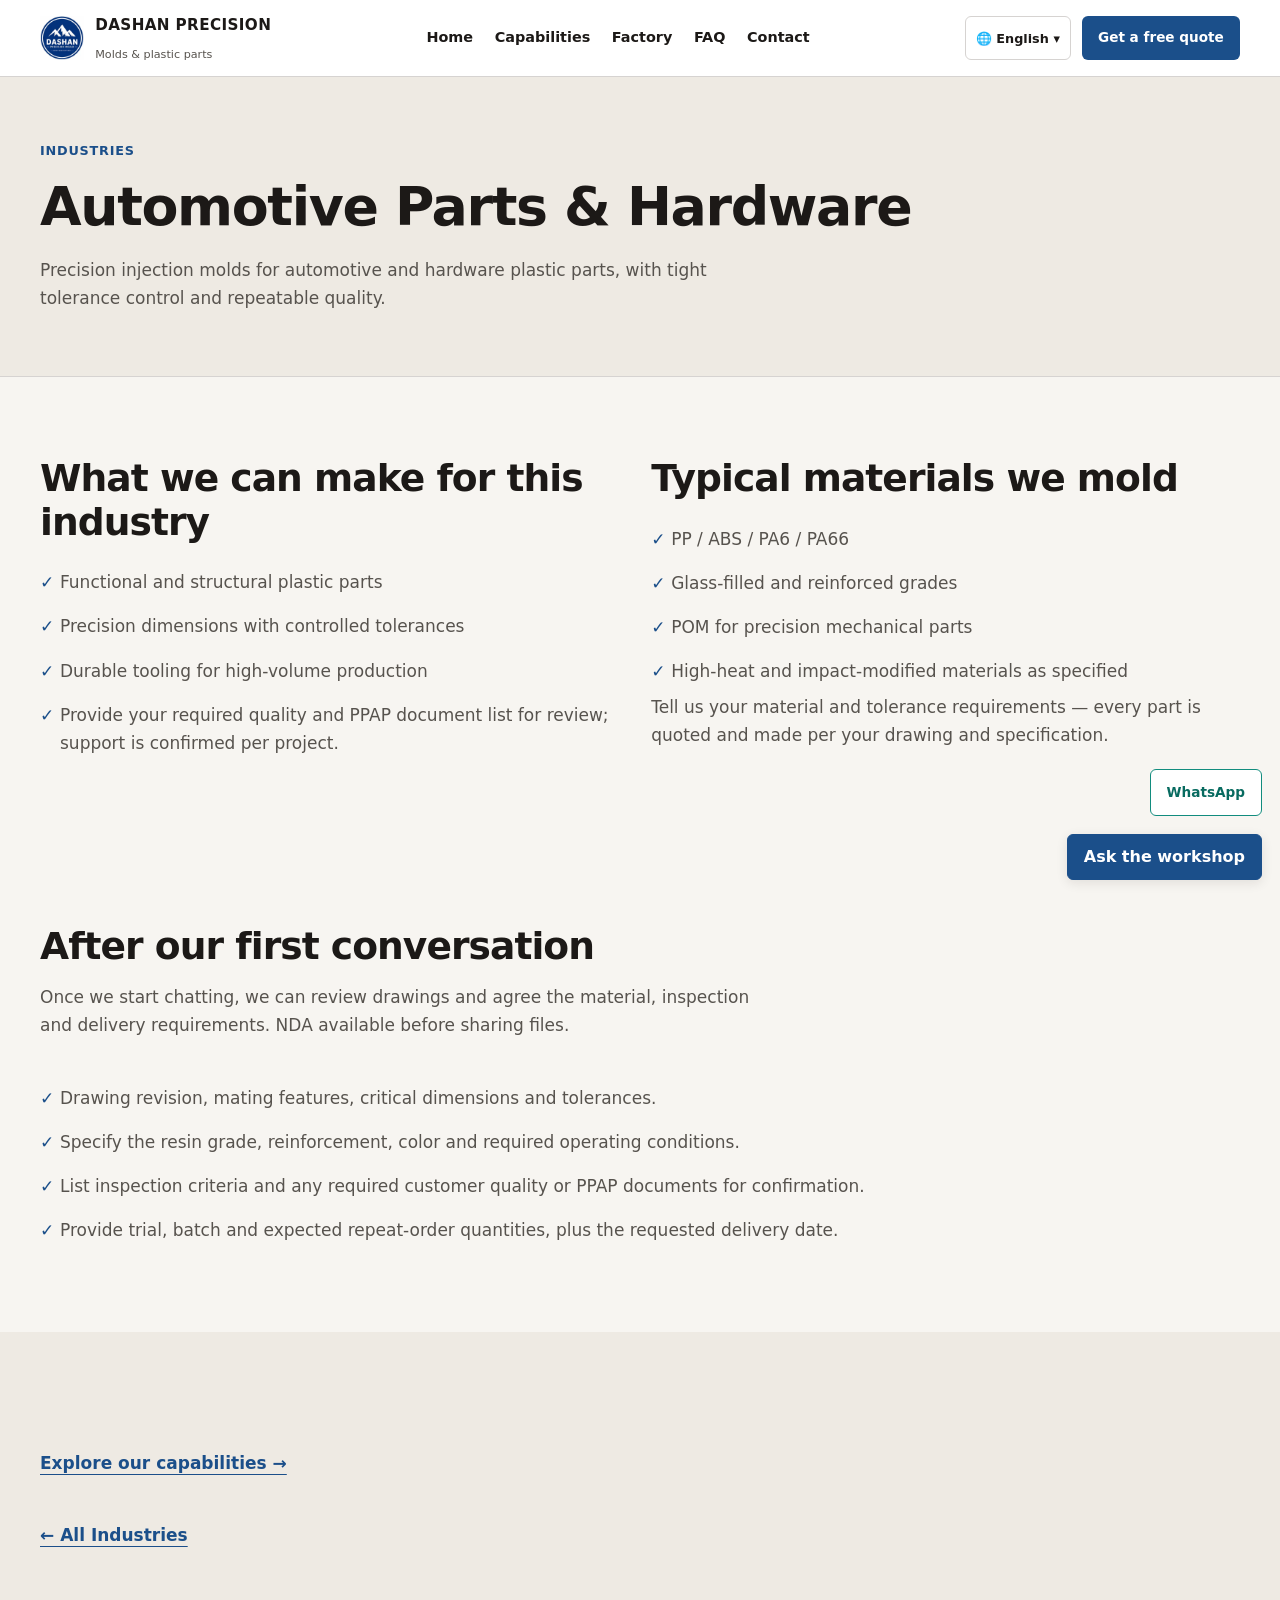
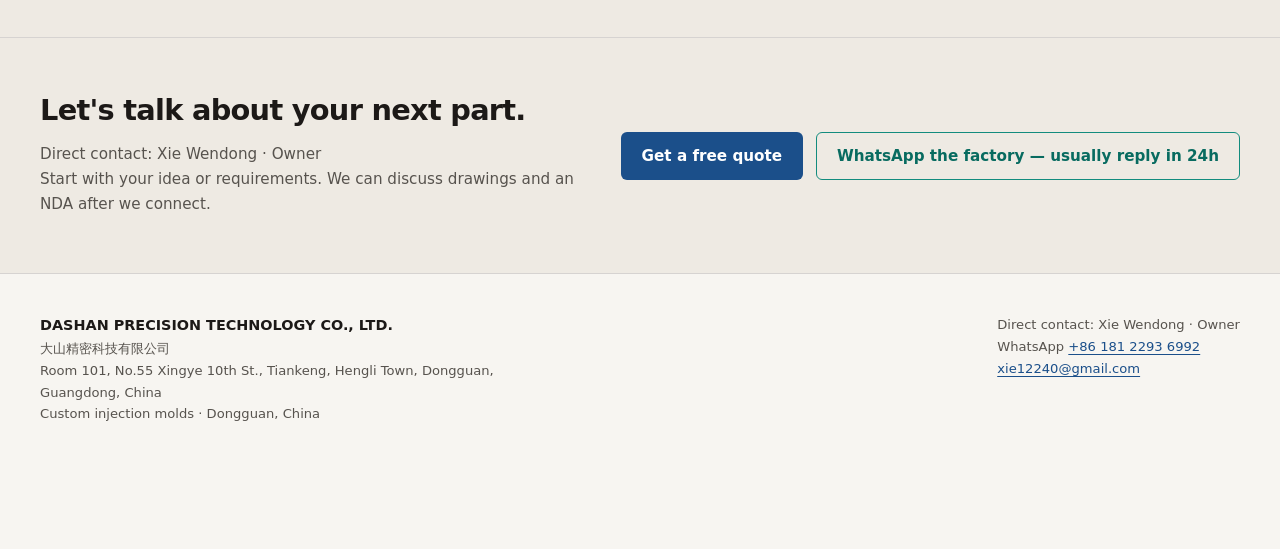
==== commit 8c6562f9: "Merge pull request #3 from xie12240/codex/quiet-workshop-20261006 Round 2: Quiet Workshop restyle an" ====
--- a/automotive-parts.html
+++ b/automotive-parts.html
@@ -10,23 +10,20 @@
 <meta property="og:description" content="Precision injection molds for automotive and hardware plastic parts, with tight tolerance control and repeatable quality.">
 <meta property="og:type" content="website">
 <meta property="og:url" content="https://www.dashanprecision.com/automotive-parts.html">
-<meta property="og:image" content="https://www.dashanprecision.com/assets/images/logo.png">
+<meta property="og:image" content="https://www.dashanprecision.com/assets/images/factory/LOOGO.JPG.png">
 <meta name="twitter:card" content="summary_large_image">
-<meta name="twitter:image" content="https://www.dashanprecision.com/assets/images/logo.png">
+<meta name="twitter:image" content="https://www.dashanprecision.com/assets/images/factory/LOOGO.JPG.png">
 <script type="application/ld+json">{"@context": "https://schema.org", "@type": "Organization", "name": "DASHAN Precision Technology Co., Ltd.", "email": "xie12240@gmail.com", "telephone": "+86-181-2293-6992", "address": {"@type": "PostalAddress", "streetAddress": "Room 101, No.55 Xingye 10th St., Tiankeng, Hengli Town", "addressLocality": "Dongguan", "addressRegion": "Guangdong", "addressCountry": "CN"}, "foundingDate": "2021"}</script>
 <link rel="icon" type="image/x-icon" href="favicon.ico"><link rel="icon" type="image/png" sizes="32x32" href="favicon-32.png"><link rel="apple-touch-icon" href="apple-touch-icon.png">
-<link rel="stylesheet" href="css/style.css?v=20261004-7">
-<link rel="stylesheet" href="css/future.css?v=20261004-1">
-<link rel="stylesheet" href="css/experience.css?v=20260911-3">
-<link rel="stylesheet" href="css/cinematic.css?v=20261004-4">
+<link rel="stylesheet" href="css/style.css?v=20261006-2">
 <script src="js/experience.js" defer></script>
 <link rel="canonical" href="https://www.dashanprecision.com/automotive-parts.html">
 </head>
-<body>
+<body class="quiet-workshop">
 <a class="skip-link" href="#main-content">Skip to content</a>
 <header>
   <div class="container nav">
-    <a class="brand" href="/"><img src="assets/images/factory/logo.webp" alt="Dashan Precision logo" width="80" height="80"><span><span class="bname">DASHAN PRECISION</span><br><span class="btag">Molds · Injection · End to End</span></span></a>
+    <a class="brand" href="/"><img src="assets/images/factory/logo.webp" alt="Dashan Precision logo" width="80" height="80"><span><span class="bname">DASHAN PRECISION</span><br><span class="btag">Molds &amp; plastic parts</span></span></a>
     <button class="nav-toggle" aria-label="Menu">☰</button>
     <ul><li><a href="/">Home</a></li><li><a href="capabilities.html">Capabilities</a></li><li><a href="factory.html">Factory</a></li><li><a href="faq.html">FAQ</a></li><li><a href="contact.html">Contact</a></li></ul>
     <div class="nav-cta"><a class="btn btn-primary" href="contact.html">Get a free quote</a></div>
@@ -34,11 +31,11 @@
 </header>
 <main id="main-content" tabindex="-1">
 
-<section style="background:#081c30;color:#fff">
-  <div class="container" style="padding:70px 0">
-    <div class="kicker" style="color:var(--accent)">Industries</div>
-    <h1 style="color:#fff;font-size:clamp(1.7rem,3.6vw,2.6rem)">Automotive Parts &amp; Hardware</h1>
-    <p style="color:#dbe6f0;max-width:720px;margin-top:.6rem">Precision injection molds for automotive and hardware plastic parts, with tight tolerance control and repeatable quality.</p>
+<section class="page-intro">
+  <div class="container">
+    <div class="kicker">Industries</div>
+    <h1>Automotive Parts &amp; Hardware</h1>
+    <p>Precision injection molds for automotive and hardware plastic parts, with tight tolerance control and repeatable quality.</p>
   </div>
 </section>
 
@@ -46,13 +43,13 @@
   <div class="container">
     <div class="grid industry-details">
       <div>
-        <h2 style="font-size:1.4rem">What we can make for this industry</h2>
-        <ul class="why-list" style="margin-top:1rem"><li>Functional and structural plastic parts</li><li>Precision dimensions with controlled tolerances</li><li>Durable tooling for high-volume production</li><li>Provide your required quality and PPAP document list for review; support is confirmed per project.</li></ul>
+        <h2>What we can make for this industry</h2>
+        <ul class="why-list"><li>Functional and structural plastic parts</li><li>Precision dimensions with controlled tolerances</li><li>Durable tooling for high-volume production</li><li>Provide your required quality and PPAP document list for review; support is confirmed per project.</li></ul>
       </div>
       <div>
-        <h2 style="font-size:1.4rem">Typical materials we mold</h2>
-        <ul class="why-list" style="margin-top:1rem"><li>PP / ABS / PA6 / PA66</li><li>Glass-filled and reinforced grades</li><li>POM for precision mechanical parts</li><li>High-heat and impact-modified materials as specified</li></ul>
-        <p style="margin-top:1rem;color:var(--muted);font-size:.92rem">Tell us your material and tolerance requirements — every part is quoted and made per your drawing and specification.</p>
+        <h2>Typical materials we mold</h2>
+        <ul class="why-list"><li>PP / ABS / PA6 / PA66</li><li>Glass-filled and reinforced grades</li><li>POM for precision mechanical parts</li><li>High-heat and impact-modified materials as specified</li></ul>
+        <p>Tell us your material and tolerance requirements — every part is quoted and made per your drawing and specification.</p>
       </div>
     </div>
   </div>
@@ -70,41 +67,27 @@
   </div>
 </section>
 
-<section style="background:var(--light)">
-  <div class="container">
-    <div class="sec-head"><div class="kicker">Our Process</div><h2 style="font-size:1.5rem">6 steps, all in-house</h2></div>
-    <div class="process">
-      <div class="step"><i>1</i>Design / DFM</div><div class="step"><i>2</i>CNC Machining</div><div class="step"><i>3</i>Wire Cutting</div>
-      <div class="step"><i>4</i>Bench Fitting</div><div class="step"><i>5</i>Trial Molding</div><div class="step"><i>6</i>Mass Production</div>
-    </div>
-    <p style="margin-top:1.8rem;text-align:center"><a class="btn btn-outline" href="industries.html">← All Industries</a>&nbsp;&nbsp;<a class="btn btn-primary" href="contact.html">Get a free quote</a></p>
-  </div>
-</section>
+<section class="surface-soft"><div class="container"><p><a class="text-link" href="capabilities.html">Explore our capabilities →</a></p><p><a class="text-link" href="industries.html">← All Industries</a></p></div></section>
 
-<section class="inq-band">
-  <div class="container">
-    <div><h2 class="quote-heading">Need a fast quote?</h2><p>Start with a conversation about your part. We usually reply within 24 hours on working days. Share drawings after we start chatting; NDA available.</p></div>
-    <div class="inq-btns">
-      <a class="btn btn-primary" href="contact.html">Get a free quote</a>
-      <a class="btn btn-ghost-inv" href="https://wa.me/8618122936992" target="_blank" rel="noopener">WhatsApp the factory — usually reply in 24h</a>
-      <a class="btn btn-ghost-inv" href="mailto:xie12240@gmail.com?subject=Drawing%20for%20quote">Email Us</a>
-    </div>
-  </div>
-</section>
 
+
+<section class="inq-band"><div class="container">
+  <div><h2>Let's talk about your next part.</h2><p>Direct contact: Xie Wendong · Owner</p><p>Start with your idea or requirements. We can discuss drawings and an NDA after we connect.</p></div>
+  <div class="inq-btns"><a class="btn btn-primary" href="contact.html">Get a free quote</a><a class="btn btn-ghost-inv" href="https://wa.me/8618122936992" target="_blank" rel="noopener">WhatsApp the factory — usually reply in 24h</a></div>
+</div></section>
 </main>
 <footer>
   <div class="container">
-    <div><b style="color:#fff">DASHAN PRECISION TECHNOLOGY CO., LTD.</b><br>大山精密科技有限公司<br>Room 101, No.55 Xingye 10th St., Tiankeng, Hengli, Dongguan, Guangdong, China<br>Precision Molds. One Partner. End to End.</div>
+    <div><b>DASHAN PRECISION TECHNOLOGY CO., LTD.</b><br>大山精密科技有限公司<br>Room 101, No.55 Xingye 10th St., Tiankeng, Hengli Town, Dongguan, Guangdong, China<br>Custom injection molds · Dongguan, China</div>
     <div>Direct contact: Xie Wendong · Owner<br>WhatsApp <a href="https://wa.me/8618122936992" target="_blank" rel="noopener">+86 181 2293 6992</a><br><a href="mailto:xie12240@gmail.com?subject=Drawing%20for%20quote">xie12240@gmail.com</a></div>
   </div>
 </footer>
 <a class="wa-float" href="https://wa.me/8618122936992" target="_blank" rel="noopener">WhatsApp</a>
 <div class="m-cta"><a href="contact.html">Get a free quote</a><a href="https://wa.me/8618122936992" target="_blank" rel="noopener">WhatsApp</a></div>
 <script src="js/main.js?v=20261006-1"></script>
-<script src="js/lang/zh.js?v=20261006-1"></script>
+<script src="js/lang/zh.js?v=20261006-2"></script>
 <script src="js/i18n.js?v=20261004-6"></script>
-<script src="js/chat.js?v=20261006-1"></script>
+<script src="js/chat.js?v=20261006-2"></script>
 </body>
 </html>
 
--- a/css/style.css
+++ b/css/style.css
@@ -1,195 +1,209 @@
 :root{
-  --navy:#0d2740; --navy2:#123653; --accent:#e8a33d; --accent2:#c9862a;
-  --ink:#22303f; --muted:#5c6b7a; --bg:#ffffff; --light:#f4f6f8; --line:#e3e8ee;
+  --bg:#F7F5F1;--bg-card:#FFFFFF;--bg-soft:#EEEAE3;
+  --text:#1C1917;--text-muted:#57534E;--border:#D6D3D1;
+  --primary:#1B4F8A;--primary-hover:#163F6E;--accent-wa:#128C7E;
+  --ink:var(--text);--muted:var(--text-muted);--light:var(--bg-soft);
+  --line:var(--border);--navy:var(--text);--navy2:var(--primary);
+  --accent:var(--primary);--accent2:var(--primary-hover);
 }
 *{box-sizing:border-box;margin:0;padding:0}
-html{scroll-behavior:smooth}
-body{font-family:"Segoe UI",Roboto,Helvetica,Arial,"Microsoft YaHei",sans-serif;color:var(--ink);line-height:1.65;background:var(--bg)}
+html{scroll-behavior:smooth;scroll-padding-top:90px}
+body{font-family:system-ui,-apple-system,"Segoe UI","Microsoft YaHei",sans-serif;font-size:17px;line-height:1.65;color:var(--text);background:var(--bg)}
 img{max-width:100%;height:auto;display:block}
 a{color:inherit;text-decoration:none}
-.container{width:min(1140px,92%);margin:0 auto}
-.btn{display:inline-block;padding:.8rem 1.6rem;border-radius:6px;font-weight:600;font-size:.95rem;cursor:pointer;border:1px solid transparent;transition:.2s}
-.btn-primary{background:var(--accent);color:#241a05}
-.btn-primary:hover{background:var(--accent2)}
-.btn-ghost{border-color:rgba(255,255,255,.7);color:#fff}
-.btn-ghost:hover{background:rgba(255,255,255,.12)}
-.btn-outline{border-color:var(--navy);color:var(--navy)}
-.btn-outline:hover{background:var(--navy);color:#fff}
-/* header */
-header{position:sticky;top:0;z-index:50;background:rgba(255,255,255,.96);border-bottom:1px solid var(--line)}
-.nav{display:flex;align-items:center;justify-content:space-between;height:70px}
-.brand{display:flex;align-items:center;gap:.7rem}
-.brand img{width:44px;height:44px;border-radius:6px;object-fit:cover}
-.brand .bname{font-weight:800;color:var(--navy);line-height:1.15;font-size:1rem}
-.brand .btag{font-size:.68rem;color:var(--muted);letter-spacing:.04em;text-transform:uppercase}
-.nav > ul{display:flex;gap:1.2rem;list-style:none}
-.nav > ul a{font-size:.92rem;font-weight:600;color:var(--ink)}
-.nav > ul a:hover{color:var(--accent2)}
-.nav-cta{display:flex;align-items:center;gap:.8rem}
-.nav-toggle{display:none;background:none;border:1px solid var(--line);border-radius:6px;padding:.4rem .6rem;font-size:1.2rem;cursor:pointer}
-/* hero */
-.hero{position:relative;color:#fff;background:#081c30}
-.hero-bg{position:absolute;inset:0;background-size:cover;background-position:center;opacity:.38}
-.hero-inner{position:relative;padding:110px 0 120px;max-width:760px}
-.kicker{color:var(--accent);font-weight:700;letter-spacing:.12em;text-transform:uppercase;font-size:.82rem;margin-bottom:1rem}
-.hero h1{font-size:clamp(1.9rem,4.4vw,3.1rem);line-height:1.18;margin-bottom:1.1rem}
-.hero p{font-size:1.08rem;color:#dbe6f0;max-width:640px;margin-bottom:1.8rem}
-.hero .ctas{display:flex;gap:.9rem;flex-wrap:wrap}
-/* trust bar */
-.trust{background:var(--navy);color:#cfe0ef}
-.trust .container{display:flex;flex-wrap:wrap;gap:1rem 2.6rem;padding:14px 0;font-size:.92rem}
-.trust b{color:#fff}
-/* sections */
-section{padding:74px 0}
-.sec-head{max-width:720px;margin-bottom:2.4rem}
-.sec-head .kicker{color:var(--accent2)}
-h2{font-size:clamp(1.5rem,3vw,2.1rem);color:var(--navy);line-height:1.25;margin-bottom:.7rem}
-.sec-head p{color:var(--muted)}
-h3{color:var(--navy)}
-/* Keep card and CTA presentation when section headings use semantic h2 tags. */
-.card-heading,.contact-heading,.quote-heading{font-size:1.17em;line-height:inherit;letter-spacing:normal;margin-bottom:0}
-/* about */
-.about-grid{display:grid;grid-template-columns:1.05fr .95fr;gap:2.6rem;align-items:center}
-.about-fig{border-radius:10px;overflow:hidden;box-shadow:0 18px 40px rgba(13,39,64,.16)}
-.stats{display:grid;grid-template-columns:repeat(4,1fr);gap:1rem;margin-top:2rem}
-.stat{background:var(--light);border:1px solid var(--line);border-radius:10px;padding:1rem 1.1rem;text-align:center}
-.stat b{display:block;font-size:1.5rem;color:var(--navy)}
-.stat span{font-size:.8rem;color:var(--muted)}
-/* capabilities cards */
-.grid{display:grid;gap:1.3rem}
-.cards{grid-template-columns:repeat(3,1fr)}
-.card{background:var(--light);border:1px solid var(--line);border-radius:12px;padding:1.5rem}
-.card .ico{font-size:1.7rem;margin-bottom:.6rem}
-.card h3,.card .card-heading{font-size:1.05rem;margin-bottom:.4rem}
-.card p{font-size:.9rem;color:var(--muted)}
-/* process */
-.process{display:grid;grid-template-columns:repeat(6,1fr);gap:.8rem;margin-top:1.4rem}
-.step{background:#fff;border:1px solid var(--line);border-radius:10px;padding:.9rem;text-align:center;font-size:.82rem;font-weight:600;color:var(--navy)}
-.step i{display:block;font-style:normal;font-size:1.25rem;margin-bottom:.3rem}
-/* galleries */
-.gallery{display:grid;grid-template-columns:repeat(3,1fr);gap:1.1rem}
-.g-item{border-radius:10px;overflow:hidden;position:relative;border:1px solid var(--line)}
-.g-item img{height:240px;width:100%;object-fit:cover;transition:.3s}
-.g-item:hover img{transform:scale(1.04)}
-.g-cap{position:absolute;left:0;right:0;bottom:0;background:linear-gradient(transparent,rgba(6,18,32,.85));color:#fff;padding:.7rem .9rem .6rem;font-size:.85rem;font-weight:600}
-.gallery.two{grid-template-columns:repeat(2,1fr)}
-.gallery.two .g-item img{height:300px}
-/* industries */
-.industries{background:var(--light)}
-.ind-grid{display:grid;grid-template-columns:repeat(5,1fr);gap:1rem}
-.ind{border:1px solid var(--line);background:#fff;border-radius:12px;padding:1.4rem 1.2rem;text-align:center}
-.ind .ico{font-size:1.9rem;margin-bottom:.5rem}
-.ind b{display:block;color:var(--navy);font-size:.98rem;margin-bottom:.25rem}
-.ind span{font-size:.82rem;color:var(--muted)}
-/* why */
-.why-grid{display:grid;grid-template-columns:1fr 1fr;gap:2.6rem;align-items:center}
+p{color:var(--text-muted)}
+.container{width:min(1200px,calc(100% - 64px));margin-inline:auto}
+h1,h2,h3{color:var(--text);line-height:1.16;letter-spacing:-.025em;font-weight:650}
+h1{font-size:clamp(2.1rem,4.2vw,3.4rem)}
+h2{font-size:clamp(1.65rem,3vw,2.35rem);margin-bottom:.9rem;max-width:28ch}
+h3{font-size:1.15rem;letter-spacing:-.01em;margin-bottom:.65rem}
+section{padding:80px 0}
+.kicker{font-size:.8rem;line-height:1.5;font-weight:650;color:var(--primary);margin-bottom:1rem;letter-spacing:.06em;text-transform:uppercase}
+.sec-head{max-width:720px;margin-bottom:2.3rem}
+.text-link{display:inline-block;color:var(--primary);font-weight:600;margin-top:1.8rem;padding:.5rem 0;text-decoration:underline;text-underline-offset:.3em}
+.btn{display:inline-flex;align-items:center;justify-content:center;min-height:44px;padding:.75rem 1.25rem;border-radius:6px;border:1px solid transparent;font:600 .95rem/1.45 system-ui,sans-serif;text-align:center;cursor:pointer;transition:background-color .15s,color .15s}
+.btn-primary{background:var(--primary);color:#fff}
+.btn-primary:hover{background:var(--primary-hover)}
+.btn-outline,.btn-ghost{background:var(--bg-card);border-color:var(--border);color:var(--primary)}
+.btn-outline:hover,.btn-ghost:hover{background:var(--bg-soft);border-color:var(--primary)}
+.btn-ghost-inv{background:transparent;border-color:var(--accent-wa);color:#086B60}
+.btn-ghost-inv:hover{background:#e2eee9}
+a[href*="wa.me"].btn-ghost{border-color:var(--accent-wa);color:#086B60}
+:focus-visible{outline:3px solid var(--primary);outline-offset:4px}
+.skip-link{position:fixed;top:-100px;left:1rem;z-index:100;background:var(--bg-card);color:var(--primary);padding:.7rem 1rem;border:2px solid var(--primary)}
+.skip-link:focus{top:.5rem}
+/* Layer order: header 50, sticky quote bar 60; chat uses 70/71. */
+header{position:sticky;top:0;z-index:50;background:var(--bg-card);border-bottom:1px solid var(--border)}
+.nav{display:flex;align-items:center;justify-content:space-between;gap:1.2rem;min-height:76px}
+.brand{display:flex;align-items:center;gap:.7rem;flex-shrink:0}
+.brand img{width:44px;height:44px;object-fit:contain}
+.bname{font-weight:750;font-size:.95rem;line-height:1.1;letter-spacing:.025em}
+.btag{font-size:.7rem;color:var(--text-muted)}
+.nav>ul{display:flex;gap:1.35rem;list-style:none}
+.nav>ul a{display:block;font-size:.9rem;font-weight:550;padding:.7rem 0}
+.nav>ul a:hover,.nav>ul a.active{color:var(--primary)}
+.nav>ul a.active{box-shadow:inset 0 -2px var(--primary)}
+.nav-cta{display:flex;align-items:center;gap:.7rem}
+.nav-cta .btn{white-space:nowrap;padding:.65rem .95rem;font-size:.85rem}
+.nav-toggle{display:none;min-width:44px;min-height:44px;font-size:1.35rem;border:1px solid var(--border);border-radius:6px;background:var(--bg-card);color:var(--text);cursor:pointer}
+.lang-w{position:relative}
+.lang-btn{display:flex;align-items:center;gap:.3rem;min-height:44px;padding:.5rem .6rem;border:1px solid var(--border);border-radius:6px;background:var(--bg-card);font:550 .8rem system-ui;color:var(--text);cursor:pointer}
+.lang-menu{display:none;position:absolute;right:0;top:calc(100% + 8px);min-width:160px;list-style:none;padding:.35rem;border:1px solid var(--border);border-radius:6px;background:var(--bg-card);box-shadow:0 6px 16px #1c191710}
+.lang-w.open .lang-menu{display:block}
+.lang-menu a{display:block;padding:.7rem;font-size:.9rem;border-radius:4px}
+.lang-menu a:hover,.lang-menu a.active{color:var(--primary);background:var(--bg-soft)}
+#lang-banner{position:fixed;right:12px;z-index:49;padding:.7rem 1rem;max-width:calc(100% - 24px);border:1px solid var(--border);border-radius:6px;background:var(--bg-card);color:var(--text);font-size:.8rem;box-shadow:0 3px 12px #1c191714}
+#lang-banner a{color:var(--primary);font-weight:600;text-decoration:underline;padding:.4rem}
+.workshop-hero{position:relative;padding:0;overflow:hidden}
+.workshop-photo{position:absolute;inset:0}
+.workshop-photo img{width:100%;height:100%;object-fit:cover;object-position:center}
+.hero-inner{position:relative;margin:64px 0;padding:44px;max-width:610px;background:var(--bg)}
+.hero-inner h1{max-width:13ch;margin-bottom:1.4rem}
+.hero-inner>p{max-width:46ch;font-size:1rem;line-height:1.65}
+.ctas{display:flex;gap:.8rem;flex-wrap:wrap;margin-top:1.8rem}
+.hero-inner .hero-note{font-size:.82rem;margin-top:1.2rem;margin-bottom:0}
+.trust{background:var(--bg-soft);border-bottom:1px solid var(--border)}
+.trust .container{display:flex;justify-content:space-between;flex-wrap:wrap;gap:.6rem 1.4rem;padding:20px 0;font-size:.85rem;color:var(--text-muted)}
+.trust b{color:var(--text);font-weight:650}
+.process{display:grid;grid-template-columns:repeat(4,minmax(0,1fr));gap:2rem;list-style:none;counter-reset:process}
+.step{counter-increment:process;border-top:1px solid var(--border);padding-top:1.4rem}
+.step::before{content:counter(process);display:block;font-size:.95rem;color:var(--primary);font-weight:650;margin-bottom:1rem}
+.step p{font-size:.95rem;line-height:1.65}
+.factory-preview{background:var(--bg-soft)}
+.gallery{display:grid;grid-template-columns:repeat(3,minmax(0,1fr));gap:1.4rem}
+.gallery.two{grid-template-columns:repeat(2,minmax(0,1fr))}
+.g-item{position:relative;background:var(--bg-card);min-width:0;overflow:hidden}
+.g-item img{width:100%;aspect-ratio:4/3;object-fit:cover}
+.g-cap{padding:.8rem 1rem;font-size:.85rem;line-height:1.4;color:var(--text-muted);background:var(--bg-card)}
+.factory-grid{grid-template-columns:1.4fr 1fr 1fr}
+.factory-grid .g-item:first-child{grid-row:span 2}
+.factory-grid .g-item:first-child img{height:calc(100% - 46px);aspect-ratio:auto}
+.factory-grid .g-item:last-child{grid-column:span 2}
+.factory-grid .g-item:last-child img{max-height:240px}
+.industries-line{padding:56px 0}
+.industries-line h2{font-size:1.6rem;max-width:none}
+.industries-line p{line-height:1.9}
+.grid{display:grid;gap:1.4rem}
+.cards,.industry-details{grid-template-columns:repeat(2,minmax(0,1fr))}
+.card{padding:1.5rem;background:var(--bg-card);border:1px solid var(--border);border-radius:6px}
+.card .card-heading{font-size:1.15rem;line-height:1.25;margin-bottom:.7rem}
+.card p{font-size:.95rem}
+.card .ico,.ind .ico{display:none}
+.about-grid,.why-grid{display:grid;grid-template-columns:1fr 1fr;gap:3rem;align-items:center}
+.about-fig img,.why-fig img{width:100%;max-height:530px;object-fit:cover}
 .why-list{list-style:none;margin-top:1rem}
-.why-list li{padding:.5rem 0 .5rem 1.8rem;position:relative;color:#33475b}
-.why-list li::before{content:"✓";position:absolute;left:0;color:var(--accent2);font-weight:800}
-.why-fig img{border-radius:10px;box-shadow:0 18px 40px rgba(13,39,64,.16)}
-/* contact */
-.contact-grid{display:grid;grid-template-columns:1.15fr .85fr;gap:2.4rem;align-items:start}
-.form{background:#fff;border:1px solid var(--line);border-radius:14px;padding:1.8rem;box-shadow:0 10px 30px rgba(13,39,64,.06)}
+.why-list li{padding:.5rem 0 .5rem 1.25rem;position:relative;color:var(--text-muted)}
+.why-list li::before{content:'✓';position:absolute;left:0;color:var(--primary)}
+.stats,.nums .container{display:grid;grid-template-columns:repeat(4,minmax(0,1fr));gap:1rem;padding:24px 0}
+.stat{padding:1rem;background:var(--bg-card);border:1px solid var(--border)}
+.stats b,.nums b{display:block;color:var(--text);font-size:1.8rem;line-height:1.3}
+.stats span,.nums span{color:var(--text-muted);font-size:.85rem}
+.ind-grid{display:flex;flex-wrap:wrap;gap:1rem}
+.ind{background:var(--bg-card);border:1px solid var(--border);padding:1.3rem;flex:1 1 180px}
+.ind b{display:block;font-weight:650;color:var(--text)}
+.ind span{font-size:.9rem;color:var(--text-muted)}
+.page-intro{padding:64px 0;background:var(--bg-soft);border-bottom:1px solid var(--border)}
+.page-intro .container{padding:0}
+.page-intro p{max-width:720px;margin-top:1.1rem}
+.contact-grid{display:grid;grid-template-columns:1.2fr .8fr;gap:2rem;align-items:start}
+.contact-grid>*{min-width:0}
+.form{padding:2rem;border:1px solid var(--border);border-radius:6px;background:var(--bg-card)}
+.form>p{font-size:.92rem;margin:.8rem 0 1.8rem}
+.contact-heading{font-size:1.5rem;line-height:1.25;max-width:none}
 .f-row{display:grid;grid-template-columns:1fr 1fr;gap:1rem}
-.field{margin-bottom:1rem}
-.field label{display:block;font-size:.84rem;font-weight:600;color:var(--navy);margin-bottom:.35rem}
-.field input,.field select,.field textarea{width:100%;padding:.72rem .8rem;border:1px solid #cdd7e0;border-radius:7px;font-size:.95rem;font-family:inherit;background:#fff}
-.field textarea{min-height:120px;resize:vertical}
-.field .hint{font-size:.78rem;color:var(--muted);margin-top:.3rem}
-.cbox{padding:1.6rem;background:var(--navy);color:#eaf1f8;border-radius:14px}
-.cbox h3,.cbox .contact-heading{color:#fff;margin-bottom:.6rem}
-.cbox p{font-size:.92rem;margin-bottom:1rem;color:#cfe0ef}
-.cbox .big{font-size:1.05rem;font-weight:700;color:#fff;margin-bottom:.2rem}
-.cbox .row{display:flex;gap:.6rem;margin:.5rem 0;align-items:flex-start}
-.cbox .row .l{color:var(--accent);font-weight:700;min-width:70px}
-footer{background:#081c30;color:#9db4c8;padding:34px 0;font-size:.86rem}
-footer .container{display:flex;justify-content:space-between;gap:1rem;flex-wrap:wrap}
-footer a{color:var(--accent);text-decoration:underline;text-underline-offset:.18em}
-@media(max-width:960px){
-  .cards{grid-template-columns:repeat(2,1fr)}
-  .ind-grid{grid-template-columns:repeat(3,1fr)}
+.f-row>*{min-width:0}
+.field{margin-bottom:1.2rem}
+.field label,#draft-preview label{display:block;font-size:.88rem;font-weight:600;margin-bottom:.4rem;color:var(--text)}
+.field input,.field select,.field textarea,#draft-message{width:100%;min-height:44px;padding:.75rem;border:1px solid var(--border);border-radius:6px;background:var(--bg-card);color:var(--text);font:1rem/1.5 system-ui,sans-serif}
+.field textarea{min-height:140px;resize:vertical}
+.hint{font-size:.8rem;color:var(--text-muted);margin-top:.55rem}
+.hint a{color:var(--primary)}
+.cbox{padding:1.7rem;background:var(--bg-soft);border-radius:6px}
+.cbox h2{font-size:1.5rem}
+.cbox p{font-size:.92rem;margin:.8rem 0}
+.cbox .row{display:flex;gap:.7rem;padding:.55rem 0;font-size:.9rem}
+.cbox .row .l{flex:0 0 78px;font-weight:600;color:var(--text)}
+.cbox .row>span{min-width:0;overflow-wrap:anywhere}
+.cbox .row a{color:var(--primary);text-decoration:underline;text-underline-offset:.2em}
+#draft-preview{padding:1rem;border:1px solid var(--border);background:var(--bg-soft);border-radius:6px}
+#draft-preview p{margin-bottom:.8rem;font-size:.9rem}
+#draft-preview a{color:var(--primary);text-decoration:underline}
+#draft-message{resize:vertical}
+.inq-band{padding:56px 0;background:var(--bg-soft);border-block:1px solid var(--border)}
+.inq-band .container{display:flex;justify-content:space-between;align-items:center;gap:2rem;flex-wrap:wrap}
+.inq-band h2{font-size:1.8rem;max-width:none}
+.inq-band p{font-size:.95rem;max-width:56ch}
+.inq-btns{display:flex;flex-wrap:wrap;gap:.8rem}
+footer{padding:40px 0 100px;background:var(--bg);font-size:.82rem;color:var(--text-muted)}
+footer>.container{display:flex;justify-content:space-between;gap:2rem;flex-wrap:wrap;padding-bottom:1.5rem}
+footer>.container>div:first-child{max-width:58ch}
+footer b{color:var(--text);font-size:.9rem}
+footer a{color:var(--primary);text-decoration:underline;text-underline-offset:.2em}
+footer .inq-band{margin-top:1.2rem}
+.wa-float{position:fixed;right:18px;bottom:84px;z-index:60;padding:.7rem 1rem;min-height:44px;background:var(--bg-card);border:1px solid var(--accent-wa);color:#086B60;border-radius:6px;font-size:.85rem;font-weight:600}
+.m-cta{display:none}
+.photo-open{position:absolute;inset:0;width:100%;height:100%;background:transparent;border:0;cursor:zoom-in}
+.photo-open::after{content:'↗';position:absolute;right:12px;top:12px;display:grid;place-items:center;width:36px;height:36px;background:var(--bg-card);color:var(--primary);border-radius:4px;font-size:1.3rem}
+.photo-dialog{margin:auto;width:min(1100px,94vw);max-height:92dvh;padding:54px 18px 18px;border:1px solid var(--border);border-radius:6px;background:var(--bg);color:var(--text)}
+.photo-dialog::backdrop{background:#1c1917bf}
+.photo-dialog img{width:100%;max-height:72dvh;object-fit:contain}
+.photo-dialog p{padding-top:12px}
+.photo-dialog>button{position:absolute;right:10px;top:6px;min-width:44px;min-height:44px;border:0;background:var(--bg);color:var(--text);font-size:2rem;cursor:pointer}
+section[id]{scroll-margin-top:90px}
+@media(max-width:1100px){.nav{gap:.7rem}.nav>ul{gap:.85rem}.brand .btag{display:none}.brand .bname{font-size:.85rem}}
+@media(max-width:1040px){
+  .nav-toggle{display:block;margin-left:auto}
+  .nav>ul{display:none;position:absolute;top:100%;left:0;right:0;padding:1rem 2rem;background:var(--bg-card);border-bottom:1px solid var(--border);flex-direction:column;gap:0}
+  .nav>ul.open{display:flex}
+  .nav>ul a{padding:.75rem 0;min-height:44px}
+  .nav>ul a.active{box-shadow:none;font-weight:700}
+  .process{grid-template-columns:repeat(2,minmax(0,1fr))}
+  .hero-inner{max-width:550px;padding:36px}
+  .gallery{grid-template-columns:repeat(2,minmax(0,1fr))}
+  .factory-grid{grid-template-columns:repeat(2,minmax(0,1fr))}
+  .factory-grid .g-item:first-child{grid-row:auto}
+  .factory-grid .g-item:first-child img{height:auto;aspect-ratio:4/3}
+  .factory-grid .g-item:last-child{grid-column:auto}
+  .factory-grid .g-item:last-child img{max-height:none}
   .about-grid,.why-grid,.contact-grid{grid-template-columns:1fr}
-  .process{grid-template-columns:repeat(3,1fr)}
 }
 @media(max-width:680px){
-  .nav > ul{display:none;position:absolute;top:100%;left:0;right:0;background:#fff;flex-direction:column;padding:1rem;border-bottom:1px solid var(--line)}
-  .nav > ul.open{display:flex}
-  .nav-toggle{display:block}
+  body{padding-bottom:calc(72px + env(safe-area-inset-bottom))}
+  .container{width:calc(100% - 32px)}
+  section{padding:52px 0}
+  .nav{min-height:68px;gap:.5rem}
+  .brand{gap:.5rem}.brand img{width:36px;height:36px}.brand .bname{font-size:.74rem;letter-spacing:0}
   .nav-cta .btn{display:none}
-  .cards,.ind-grid,.gallery,.gallery.two{grid-template-columns:1fr}
-  .stats{grid-template-columns:repeat(2,1fr)}
-  .f-row{grid-template-columns:1fr}
-  .process{grid-template-columns:repeat(2,1fr)}
-  section{padding:54px 0}
+  .lang-btn .lang-cur{display:none}
+  .workshop-photo{position:relative;display:block;height:270px}
+  .workshop-photo img{object-position:50% 48%}
+  .hero-inner{margin:0 -16px;padding:32px 16px 36px;max-width:none}
+  .hero-inner h1{font-size:2.45rem;max-width:15ch}
+  .ctas{display:grid;gap:.75rem}
+  .hero-inner .hero-note{font-size:.83rem}
+  .trust .container{display:grid;grid-template-columns:1fr 1fr;gap:.65rem;padding:18px 0;font-size:.78rem}
+  .process{gap:1.5rem;grid-template-columns:1fr}
+  .step{padding-top:1rem}
+  .step::before{float:left;margin-right:.9rem;line-height:1.35}
+  .gallery,.gallery.two,.cards,.industry-details{grid-template-columns:1fr}
+  .factory-grid .g-item img{max-height:300px;aspect-ratio:4/3}
+  .f-row{grid-template-columns:1fr;gap:0}
+  .form{padding:1.25rem}
+  .cbox{padding:1.25rem}
+  .inq-band .container{gap:1.4rem}
+  .inq-btns{display:grid;width:100%}
+  .stats,.nums .container{grid-template-columns:repeat(2,minmax(0,1fr))}
+  .page-intro{padding:42px 0}
+  footer{padding-bottom:30px}
+  .wa-float{display:none}
+  .m-cta{position:fixed;display:flex;inset:auto 0 0;z-index:60;background:var(--bg-card);border-top:1px solid var(--border);gap:8px;padding:10px 12px calc(10px + env(safe-area-inset-bottom))}
+  .m-cta a{display:flex;align-items:center;justify-content:center;min-height:48px;flex:1;border-radius:6px;padding:.65rem .5rem;font-size:.88rem;line-height:1.4;font-weight:600;text-align:center}
+  .m-cta a:first-child{background:var(--primary);color:#fff}
+  .m-cta a:last-child{background:var(--bg-card);border:1px solid var(--accent-wa);color:#086B60}
 }
-
-.nav > ul a.active{color:var(--accent2);border-bottom:2px solid var(--accent2);padding-bottom:2px}
-
-/* floating whatsapp + mobile bottom CTA + inquiry band */
-.inq-band{background:var(--navy);color:#fff;padding:44px 0}
-.inq-band .container{display:flex;justify-content:space-between;align-items:center;gap:1.4rem;flex-wrap:wrap}
-.inq-band h3,.inq-band .quote-heading{color:#fff;margin-bottom:.3rem}
-.inq-band p{color:#cfe0ef;margin:0;max-width:600px;font-size:.95rem}
-.inq-btns{display:flex;gap:.8rem;flex-wrap:wrap}
-.btn-ghost-inv{border:1px solid rgba(255,255,255,.7);color:#fff}
-.btn-ghost-inv:hover{background:rgba(255,255,255,.12)}
-.wa-float{position:fixed;right:18px;bottom:84px;z-index:60;background:#25D366;color:#fff;font-weight:700;padding:.7rem 1rem;border-radius:999px;box-shadow:0 6px 18px rgba(0,0,0,.22);font-size:.9rem;display:flex;align-items:center;gap:.45rem}
-.wa-float:hover{background:#1eb456;color:#fff}
-.m-cta{display:none}
-@media(max-width:680px){
-  body{padding-bottom:64px}
-  .m-cta{display:flex;position:fixed;left:0;right:0;bottom:0;z-index:59;background:#fff;border-top:1px solid var(--line);gap:8px;padding:8px}
-  .m-cta a{flex:1;text-align:center;padding:.7rem .5rem;border-radius:8px;font-weight:700;font-size:.9rem}
-  .m-cta a:first-child{background:var(--accent);color:#241a05}
-  .m-cta a:last-child{background:#25D366;color:#062817}
-  .wa-float{bottom:74px;right:12px}
-}
-
-.nums{background:#fff}
-.nums .container{display:grid;grid-template-columns:repeat(4,1fr);gap:1rem;padding:26px 0;text-align:center;border-bottom:1px solid var(--line)}
-.nums b{display:block;font-size:clamp(1.6rem,3.4vw,2.2rem);color:var(--navy);line-height:1.1}
-.nums span{font-size:.86rem;color:var(--muted)}
-@media(max-width:680px){.nums .container{grid-template-columns:repeat(2,1fr)}}
-
-/* ===== 多语言切换 ===== */
-#lang-banner{position:fixed;top:78px;right:12px;z-index:49;max-width:calc(100% - 24px);border-radius:6px;background:#123653;color:#dbe6f0;text-align:center;font-size:.85rem;padding:.45rem .8rem}
-#lang-banner a{color:var(--accent);margin:0 .5rem;font-weight:600;text-decoration:underline}
-.lang-w{position:relative;display:inline-block}
-.lang-btn{display:flex;align-items:center;gap:.35rem;background:var(--light);border:1px solid var(--line);border-radius:999px;padding:.42rem .75rem;font-size:.84rem;color:var(--navy);cursor:pointer;font-family:inherit;font-weight:600}
-.lang-btn:hover{border-color:var(--accent2)}
-.lang-btn .caret{opacity:.6;font-size:.7rem}
-.lang-menu{display:none;position:absolute;right:0;top:calc(100% + 6px);background:#fff;border:1px solid var(--line);border-radius:10px;box-shadow:0 12px 30px rgba(13,39,64,.14);min-width:150px;padding:.3rem;list-style:none;z-index:80}
-.lang-w.open .lang-menu{display:block}
-.lang-menu li a{display:block;padding:.5rem .7rem;border-radius:7px;font-size:.88rem;color:var(--ink);cursor:pointer}
-.lang-menu li a:hover{background:var(--light)}
-.lang-menu li a.active{color:var(--accent2);font-weight:700}
-@media(max-width:480px){.lang-btn .lang-cur{display:none}}
-
-:focus-visible{outline:3px solid #177a9b;outline-offset:3px}
-.skip-link{position:fixed;top:-100px;left:1rem;z-index:100;background:#fff;color:var(--navy);padding:.7rem 1rem;border:2px solid var(--navy)}
-.skip-link:focus{top:.5rem}
-.industry-details{grid-template-columns:repeat(2,minmax(0,1fr));gap:1.6rem}
-@media(max-width:680px){.industry-details{grid-template-columns:minmax(0,1fr)}}
-.contact-grid > *,.f-row > *{min-width:0}
-.cbox .row > span{min-width:0;overflow-wrap:anywhere}
-@media(min-width:681px) and (max-width:1100px){
-  .nav{height:auto;min-height:70px;flex-wrap:wrap;gap:.6rem;padding:.6rem 0}
-  .nav > ul{order:3;width:100%;justify-content:center;flex-wrap:wrap}
-}
-@media(max-width:680px){
-  .nav{gap:.4rem}
-  .brand{min-width:0;gap:.4rem}
-  .brand .bname{font-size:.875rem}
-  .brand .btag{font-size:.625rem;letter-spacing:0}
-  .nav-toggle,.lang-btn{min-height:44px;flex-shrink:0}
-  .nav > ul a{display:block;padding:.35rem 0}
-  .field input,.field select,.field textarea{font-size:1rem}
-  .form{padding:1.1rem}
-  .wa-float{display:none}
-}
-@media(prefers-reduced-motion:reduce){html{scroll-behavior:auto}*,*::before,*::after{transition:none!important}}
-/* Real workshop hero, usable before the visual restyle. */
-.workshop-hero{overflow:hidden}
-.workshop-photo{position:absolute;inset:0}
-.workshop-photo img{width:100%;height:100%;object-fit:cover;opacity:.38}
-.workshop-hero .hero-note{font-size:.9rem;margin-top:1.1rem;margin-bottom:0}
+@media(prefers-reduced-motion:reduce){html{scroll-behavior:auto}*,*::before,*::after{animation:none!important;transition:none!important}}
+.surface-soft{background:var(--bg-soft)}
+.faq-wrap{max-width:880px}
+.faq-item{margin-bottom:2.3rem}
+.faq-heading{font-size:1.22rem;line-height:1.35;max-width:none;margin-bottom:.75rem}
+.proof-grid .gate-proof img{object-fit:contain;background:var(--bg-soft)}
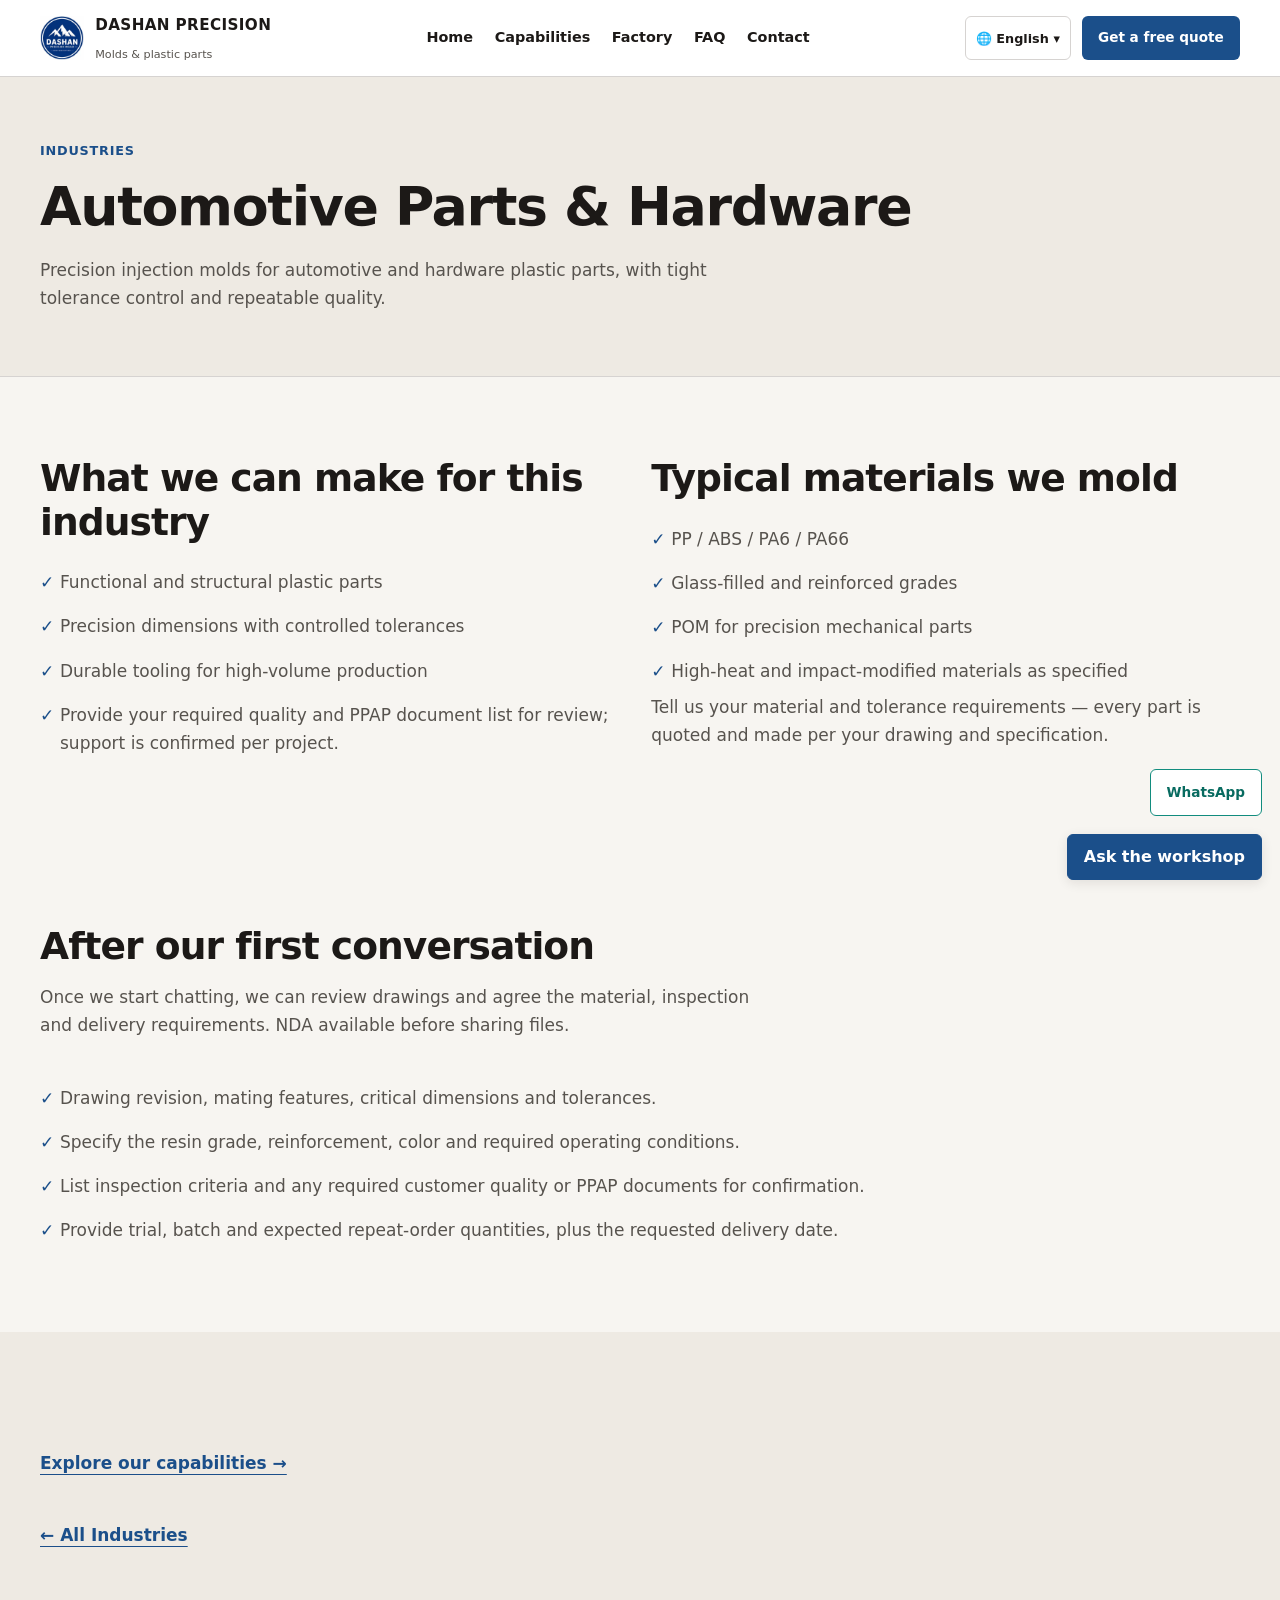
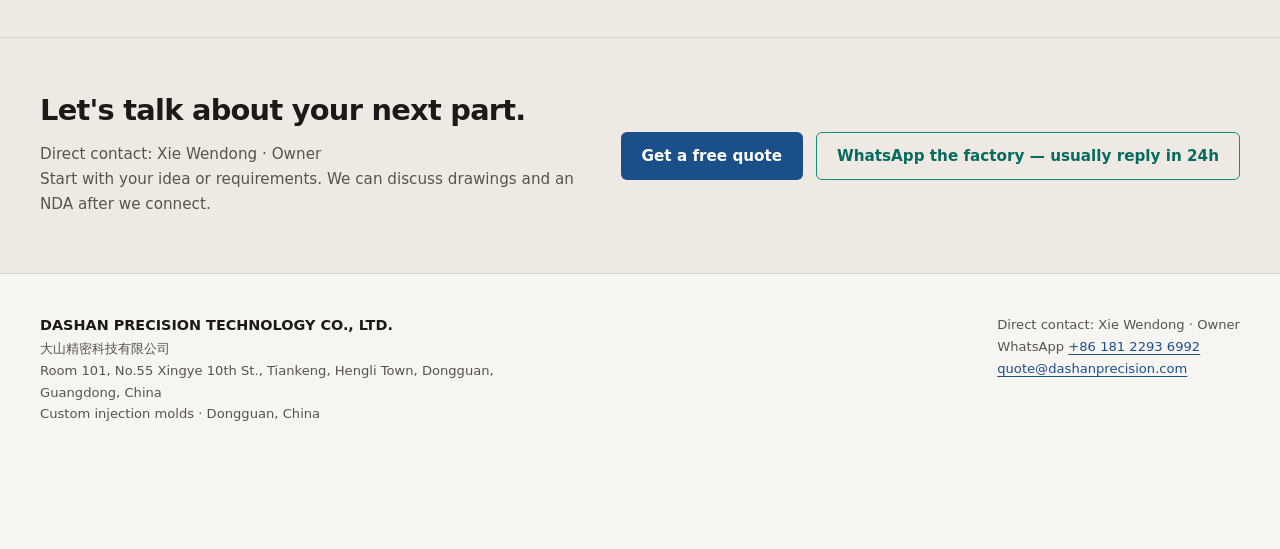
==== commit f4af0feb: "Merge pull request #4 from xie12240/codex/company-quote-email-20261006 Make quote@dashanprecision.co" ====
--- a/automotive-parts.html
+++ b/automotive-parts.html
@@ -13,7 +13,7 @@
 <meta property="og:image" content="https://www.dashanprecision.com/assets/images/factory/LOOGO.JPG.png">
 <meta name="twitter:card" content="summary_large_image">
 <meta name="twitter:image" content="https://www.dashanprecision.com/assets/images/factory/LOOGO.JPG.png">
-<script type="application/ld+json">{"@context": "https://schema.org", "@type": "Organization", "name": "DASHAN Precision Technology Co., Ltd.", "email": "xie12240@gmail.com", "telephone": "+86-181-2293-6992", "address": {"@type": "PostalAddress", "streetAddress": "Room 101, No.55 Xingye 10th St., Tiankeng, Hengli Town", "addressLocality": "Dongguan", "addressRegion": "Guangdong", "addressCountry": "CN"}, "foundingDate": "2021"}</script>
+<script type="application/ld+json">{"@context": "https://schema.org", "@type": "Organization", "name": "DASHAN Precision Technology Co., Ltd.", "email": "quote@dashanprecision.com", "telephone": "+86-181-2293-6992", "address": {"@type": "PostalAddress", "streetAddress": "Room 101, No.55 Xingye 10th St., Tiankeng, Hengli Town", "addressLocality": "Dongguan", "addressRegion": "Guangdong", "addressCountry": "CN"}, "foundingDate": "2021"}</script>
 <link rel="icon" type="image/x-icon" href="favicon.ico"><link rel="icon" type="image/png" sizes="32x32" href="favicon-32.png"><link rel="apple-touch-icon" href="apple-touch-icon.png">
 <link rel="stylesheet" href="css/style.css?v=20261006-2">
 <script src="js/experience.js" defer></script>
@@ -79,15 +79,15 @@
 <footer>
   <div class="container">
     <div><b>DASHAN PRECISION TECHNOLOGY CO., LTD.</b><br>大山精密科技有限公司<br>Room 101, No.55 Xingye 10th St., Tiankeng, Hengli Town, Dongguan, Guangdong, China<br>Custom injection molds · Dongguan, China</div>
-    <div>Direct contact: Xie Wendong · Owner<br>WhatsApp <a href="https://wa.me/8618122936992" target="_blank" rel="noopener">+86 181 2293 6992</a><br><a href="mailto:xie12240@gmail.com?subject=Drawing%20for%20quote">xie12240@gmail.com</a></div>
+    <div>Direct contact: Xie Wendong · Owner<br>WhatsApp <a href="https://wa.me/8618122936992" target="_blank" rel="noopener">+86 181 2293 6992</a><br><a href="mailto:quote@dashanprecision.com?subject=Drawing%20for%20quote">quote@dashanprecision.com</a></div>
   </div>
 </footer>
 <a class="wa-float" href="https://wa.me/8618122936992" target="_blank" rel="noopener">WhatsApp</a>
 <div class="m-cta"><a href="contact.html">Get a free quote</a><a href="https://wa.me/8618122936992" target="_blank" rel="noopener">WhatsApp</a></div>
-<script src="js/main.js?v=20261006-1"></script>
-<script src="js/lang/zh.js?v=20261006-2"></script>
+<script src="js/main.js?v=20261006-email"></script>
+<script src="js/lang/zh.js?v=20261006-email"></script>
 <script src="js/i18n.js?v=20261004-6"></script>
-<script src="js/chat.js?v=20261006-2"></script>
+<script src="js/chat.js?v=20261006-email"></script>
 </body>
 </html>
 
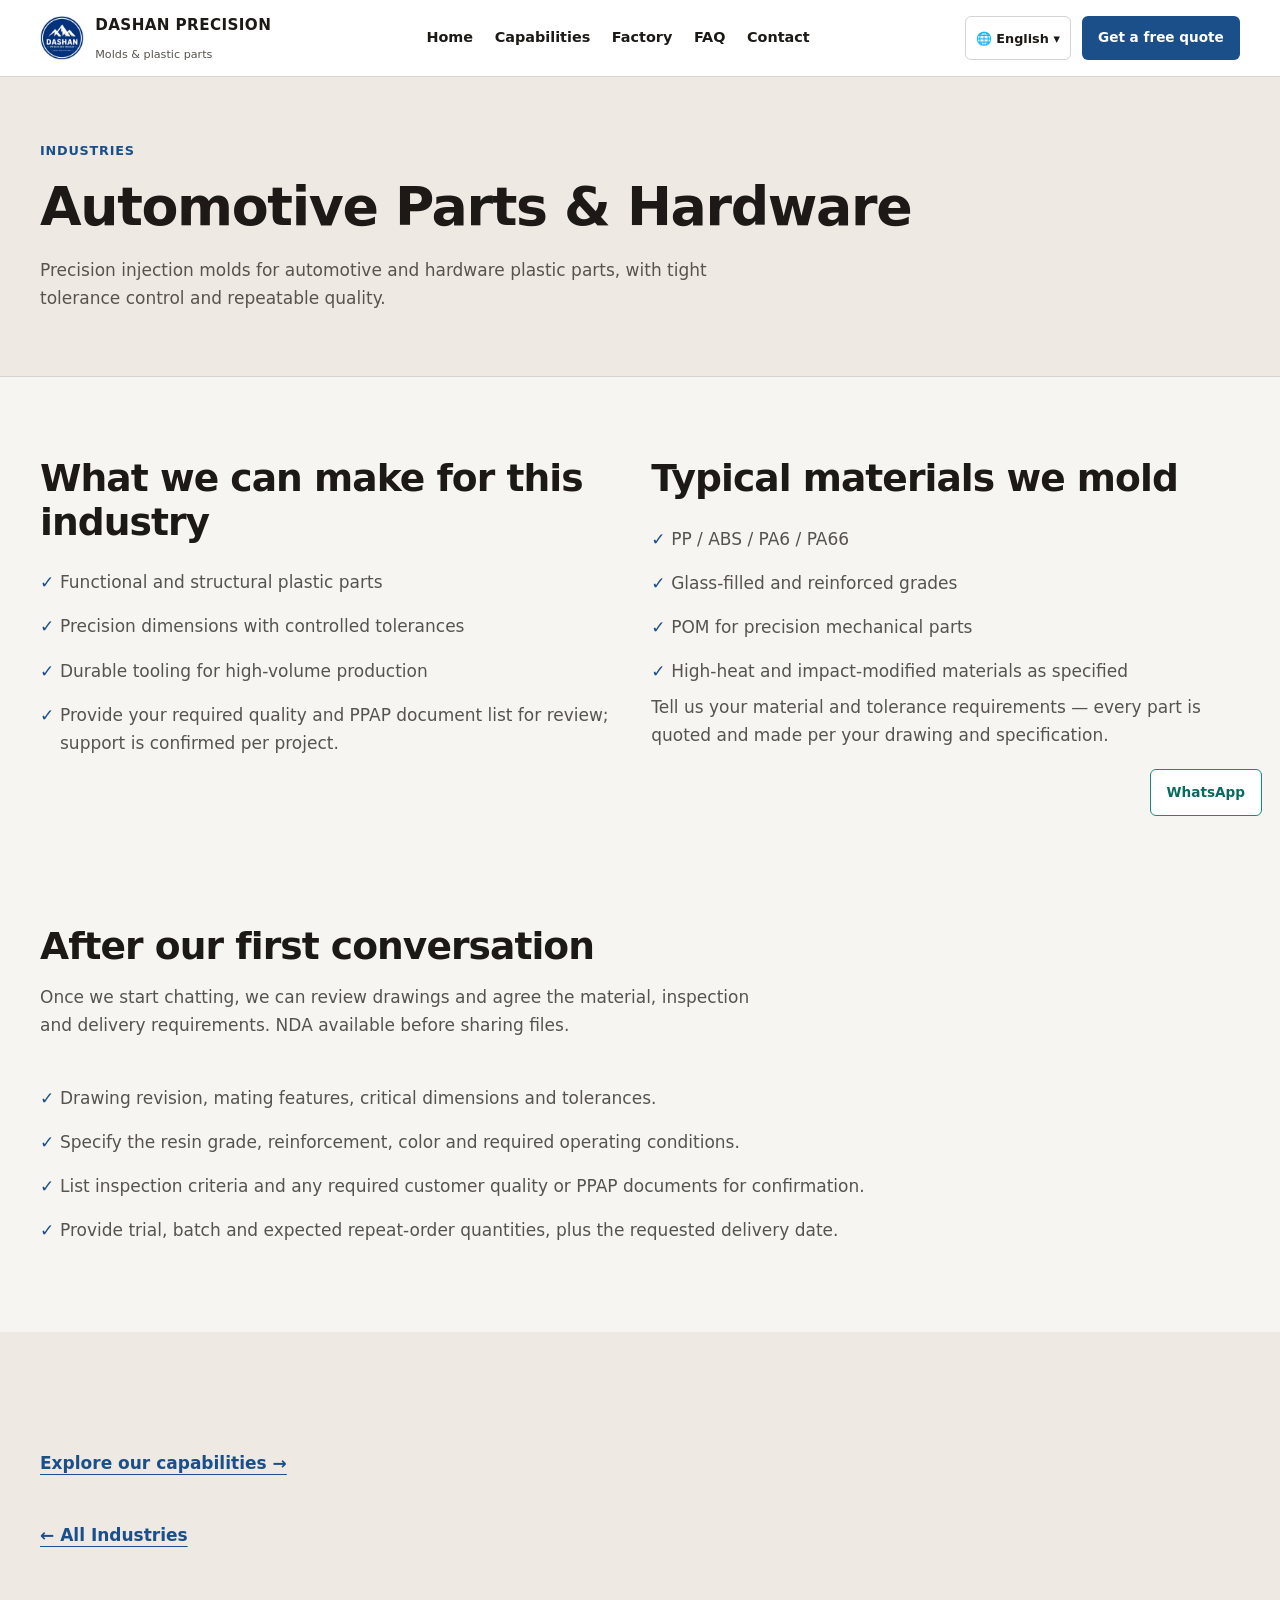
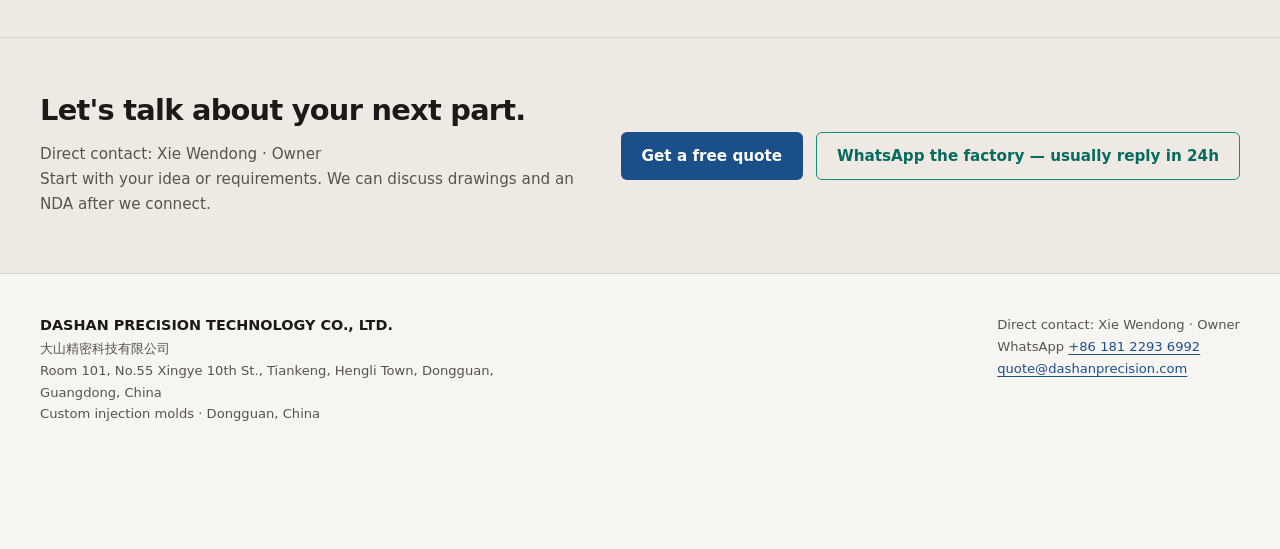
==== commit e3b30ed8: "Urgently disable site chat widget without changing the Worker" ====
--- a/automotive-parts.html
+++ b/automotive-parts.html
@@ -87,7 +87,6 @@
 <script src="js/main.js?v=20261006-email"></script>
 <script src="js/lang/zh.js?v=20261006-email"></script>
 <script src="js/i18n.js?v=20261004-6"></script>
-<script src="js/chat.js?v=20261006-email"></script>
 </body>
 </html>
 
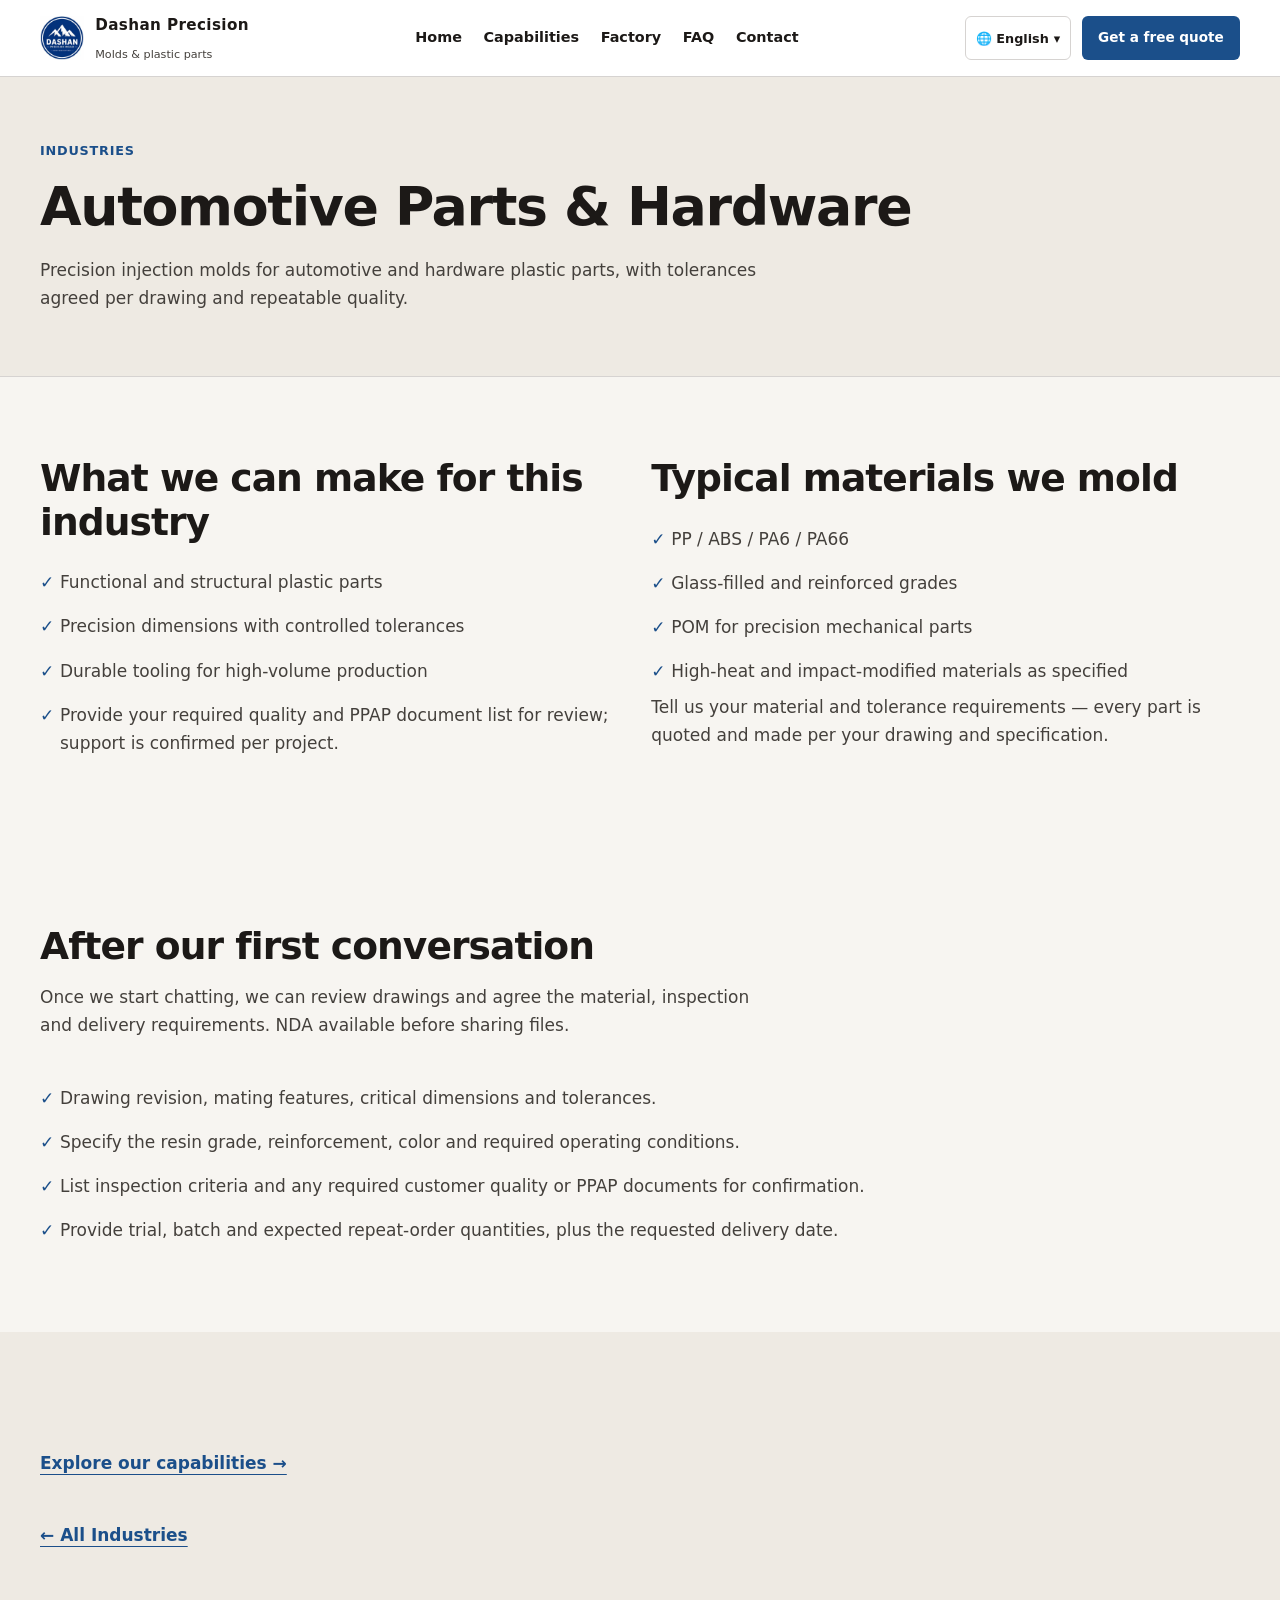
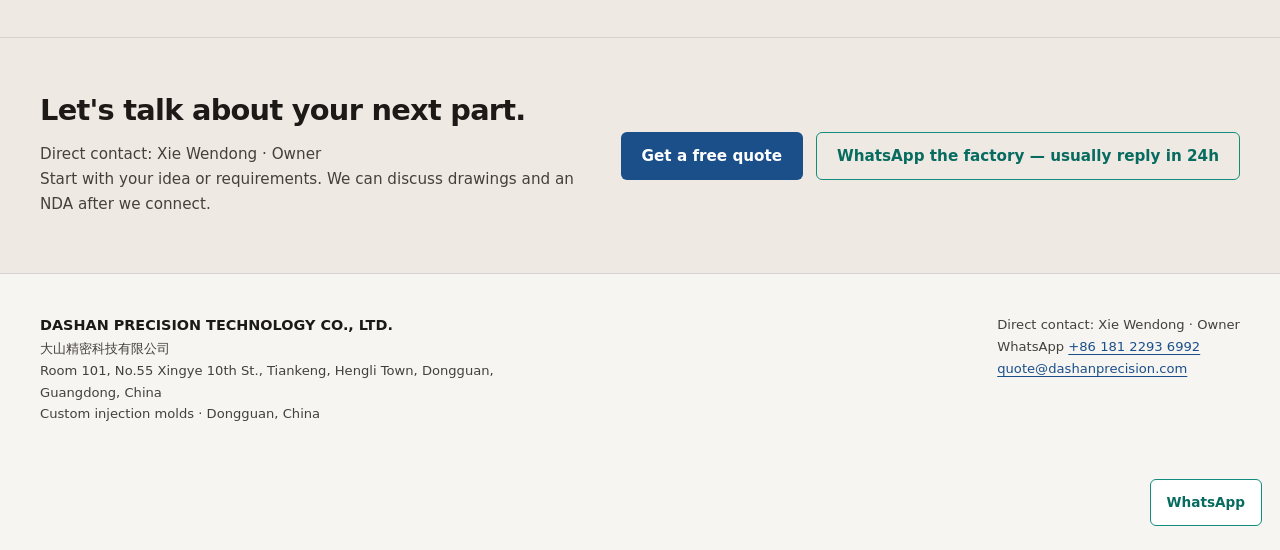
==== commit db57c2f1: "Clean contact actions, sharing metadata and public assets" ====
--- a/automotive-parts.html
+++ b/automotive-parts.html
@@ -4,18 +4,18 @@
 <meta charset="UTF-8">
 <meta name="viewport" content="width=device-width, initial-scale=1.0">
 <meta name="referrer" content="strict-origin-when-cross-origin">
-<title>Automotive Parts &amp; Hardware Injection Molds | DASHAN Precision</title>
-<meta name="description" content="Precision injection molds for automotive and hardware plastic parts, with tight tolerance control and repeatable quality.">
-<meta property="og:title" content="Automotive Parts &amp; Hardware Injection Molds | DASHAN Precision">
-<meta property="og:description" content="Precision injection molds for automotive and hardware plastic parts, with tight tolerance control and repeatable quality.">
+<title>Automotive Parts &amp; Hardware Injection Molds | Dashan Precision</title>
+<meta name="description" content="Precision injection molds for automotive and hardware plastic parts, with tolerances agreed per drawing and repeatable quality.">
+<meta property="og:title" content="Automotive Parts &amp; Hardware Injection Molds | Dashan Precision">
+<meta property="og:description" content="Precision injection molds for automotive and hardware plastic parts, with tolerances agreed per drawing and repeatable quality.">
 <meta property="og:type" content="website">
 <meta property="og:url" content="https://www.dashanprecision.com/automotive-parts.html">
-<meta property="og:image" content="https://www.dashanprecision.com/assets/images/factory/LOOGO.JPG.png">
+<meta property="og:image" content="https://www.dashanprecision.com/assets/images/factory/workshop-hero-1600.webp">
 <meta name="twitter:card" content="summary_large_image">
-<meta name="twitter:image" content="https://www.dashanprecision.com/assets/images/factory/LOOGO.JPG.png">
+<meta name="twitter:image" content="https://www.dashanprecision.com/assets/images/factory/workshop-hero-1600.webp">
 <script type="application/ld+json">{"@context": "https://schema.org", "@type": "Organization", "name": "DASHAN Precision Technology Co., Ltd.", "email": "quote@dashanprecision.com", "telephone": "+86-181-2293-6992", "address": {"@type": "PostalAddress", "streetAddress": "Room 101, No.55 Xingye 10th St., Tiankeng, Hengli Town", "addressLocality": "Dongguan", "addressRegion": "Guangdong", "addressCountry": "CN"}, "foundingDate": "2021"}</script>
 <link rel="icon" type="image/x-icon" href="favicon.ico"><link rel="icon" type="image/png" sizes="32x32" href="favicon-32.png"><link rel="apple-touch-icon" href="apple-touch-icon.png">
-<link rel="stylesheet" href="css/style.css?v=20261006-2">
+<link rel="stylesheet" href="css/style.css?v=20261006-3">
 <script src="js/experience.js" defer></script>
 <link rel="canonical" href="https://www.dashanprecision.com/automotive-parts.html">
 </head>
@@ -23,7 +23,7 @@
 <a class="skip-link" href="#main-content">Skip to content</a>
 <header>
   <div class="container nav">
-    <a class="brand" href="/"><img src="assets/images/factory/logo.webp" alt="Dashan Precision logo" width="80" height="80"><span><span class="bname">DASHAN PRECISION</span><br><span class="btag">Molds &amp; plastic parts</span></span></a>
+    <a class="brand" href="/"><img src="assets/images/factory/logo.webp" alt="Dashan Precision logo" width="80" height="80"><span><span class="bname">Dashan Precision</span><br><span class="btag">Molds &amp; plastic parts</span></span></a>
     <button class="nav-toggle" aria-label="Menu">☰</button>
     <ul><li><a href="/">Home</a></li><li><a href="capabilities.html">Capabilities</a></li><li><a href="factory.html">Factory</a></li><li><a href="faq.html">FAQ</a></li><li><a href="contact.html">Contact</a></li></ul>
     <div class="nav-cta"><a class="btn btn-primary" href="contact.html">Get a free quote</a></div>
@@ -35,7 +35,7 @@
   <div class="container">
     <div class="kicker">Industries</div>
     <h1>Automotive Parts &amp; Hardware</h1>
-    <p>Precision injection molds for automotive and hardware plastic parts, with tight tolerance control and repeatable quality.</p>
+    <p>Precision injection molds for automotive and hardware plastic parts, with tolerances agreed per drawing and repeatable quality.</p>
   </div>
 </section>
 
@@ -79,13 +79,13 @@
 <footer>
   <div class="container">
     <div><b>DASHAN PRECISION TECHNOLOGY CO., LTD.</b><br>大山精密科技有限公司<br>Room 101, No.55 Xingye 10th St., Tiankeng, Hengli Town, Dongguan, Guangdong, China<br>Custom injection molds · Dongguan, China</div>
-    <div>Direct contact: Xie Wendong · Owner<br>WhatsApp <a href="https://wa.me/8618122936992" target="_blank" rel="noopener">+86 181 2293 6992</a><br><a href="mailto:quote@dashanprecision.com?subject=Drawing%20for%20quote">quote@dashanprecision.com</a></div>
+    <div>Direct contact: Xie Wendong · Owner<br>WhatsApp <a href="https://wa.me/8618122936992" target="_blank" rel="noopener">+86 181 2293 6992</a><br><a href="mailto:quote@dashanprecision.com?subject=Quote%20inquiry%20from%20website">quote@dashanprecision.com</a></div>
   </div>
 </footer>
 <a class="wa-float" href="https://wa.me/8618122936992" target="_blank" rel="noopener">WhatsApp</a>
 <div class="m-cta"><a href="contact.html">Get a free quote</a><a href="https://wa.me/8618122936992" target="_blank" rel="noopener">WhatsApp</a></div>
-<script src="js/main.js?v=20261006-email"></script>
-<script src="js/lang/zh.js?v=20261006-email"></script>
+<script src="js/main.js?v=20261006-3"></script>
+<script src="js/lang/zh.js?v=20261006-3"></script>
 <script src="js/i18n.js?v=20261004-6"></script>
 </body>
 </html>
--- a/css/style.css
+++ b/css/style.css
@@ -1,6 +1,6 @@
 :root{
   --bg:#F7F5F1;--bg-card:#FFFFFF;--bg-soft:#EEEAE3;
-  --text:#1C1917;--text-muted:#57534E;--border:#D6D3D1;
+  --text:#1C1917;--text-muted:#44403C;--border:#D6D3D1;
   --primary:#1B4F8A;--primary-hover:#163F6E;--accent-wa:#128C7E;
   --ink:var(--text);--muted:var(--text-muted);--light:var(--bg-soft);
   --line:var(--border);--navy:var(--text);--navy2:var(--primary);
@@ -21,7 +21,7 @@
 .kicker{font-size:.8rem;line-height:1.5;font-weight:650;color:var(--primary);margin-bottom:1rem;letter-spacing:.06em;text-transform:uppercase}
 .sec-head{max-width:720px;margin-bottom:2.3rem}
 .text-link{display:inline-block;color:var(--primary);font-weight:600;margin-top:1.8rem;padding:.5rem 0;text-decoration:underline;text-underline-offset:.3em}
-.btn{display:inline-flex;align-items:center;justify-content:center;min-height:44px;padding:.75rem 1.25rem;border-radius:6px;border:1px solid transparent;font:600 .95rem/1.45 system-ui,sans-serif;text-align:center;cursor:pointer;transition:background-color .15s,color .15s}
+.btn{display:inline-flex;align-items:center;justify-content:center;min-height:44px;padding:.75rem 1.25rem;border-radius:6px;border:1px solid transparent;font:600 .95rem/1.45 system-ui,sans-serif;text-align:center;text-decoration:none;cursor:pointer;transition:background-color .15s,color .15s}
 .btn-primary{background:var(--primary);color:#fff}
 .btn-primary:hover{background:var(--primary-hover)}
 .btn-outline,.btn-ghost{background:var(--bg-card);border-color:var(--border);color:var(--primary)}
@@ -32,7 +32,7 @@
 :focus-visible{outline:3px solid var(--primary);outline-offset:4px}
 .skip-link{position:fixed;top:-100px;left:1rem;z-index:100;background:var(--bg-card);color:var(--primary);padding:.7rem 1rem;border:2px solid var(--primary)}
 .skip-link:focus{top:.5rem}
-/* Layer order: header 50, sticky quote bar 60; chat uses 70/71. */
+/* Contact actions stay in the document flow so they cannot cover page content. */
 header{position:sticky;top:0;z-index:50;background:var(--bg-card);border-bottom:1px solid var(--border)}
 .nav{display:flex;align-items:center;justify-content:space-between;gap:1.2rem;min-height:76px}
 .brand{display:flex;align-items:center;gap:.7rem;flex-shrink:0}
@@ -83,6 +83,8 @@
 .industries-line{padding:56px 0}
 .industries-line h2{font-size:1.6rem;max-width:none}
 .industries-line p{line-height:1.9}
+.industry-chips{display:flex;flex-wrap:wrap;gap:.65rem;list-style:none;margin-top:1.3rem}
+.industry-chips li{padding:.45rem .85rem;border:1px solid var(--border);border-radius:6px;background:var(--bg-card);color:var(--text-muted);font-size:.9rem}
 .grid{display:grid;gap:1.4rem}
 .cards,.industry-details{grid-template-columns:repeat(2,minmax(0,1fr))}
 .card{padding:1.5rem;background:var(--bg-card);border:1px solid var(--border);border-radius:6px}
@@ -116,8 +118,9 @@
 .field label,#draft-preview label{display:block;font-size:.88rem;font-weight:600;margin-bottom:.4rem;color:var(--text)}
 .field input,.field select,.field textarea,#draft-message{width:100%;min-height:44px;padding:.75rem;border:1px solid var(--border);border-radius:6px;background:var(--bg-card);color:var(--text);font:1rem/1.5 system-ui,sans-serif}
 .field textarea{min-height:140px;resize:vertical}
+.field input::placeholder,.field textarea::placeholder{color:var(--text-muted);opacity:1}
 .hint{font-size:.8rem;color:var(--text-muted);margin-top:.55rem}
-.hint a{color:var(--primary)}
+.hint a{color:var(--primary);text-decoration:underline;text-underline-offset:.2em}
 .cbox{padding:1.7rem;background:var(--bg-soft);border-radius:6px}
 .cbox h2{font-size:1.5rem}
 .cbox p{font-size:.92rem;margin:.8rem 0}
@@ -134,13 +137,14 @@
 .inq-band h2{font-size:1.8rem;max-width:none}
 .inq-band p{font-size:.95rem;max-width:56ch}
 .inq-btns{display:flex;flex-wrap:wrap;gap:.8rem}
-footer{padding:40px 0 100px;background:var(--bg);font-size:.82rem;color:var(--text-muted)}
+footer{padding:40px 0 30px;background:var(--bg);font-size:.82rem;color:var(--text-muted)}
 footer>.container{display:flex;justify-content:space-between;gap:2rem;flex-wrap:wrap;padding-bottom:1.5rem}
 footer>.container>div:first-child{max-width:58ch}
 footer b{color:var(--text);font-size:.9rem}
 footer a{color:var(--primary);text-decoration:underline;text-underline-offset:.2em}
+footer a.btn,.inq-band a.btn{text-decoration:none}
 footer .inq-band{margin-top:1.2rem}
-.wa-float{position:fixed;right:18px;bottom:84px;z-index:60;padding:.7rem 1rem;min-height:44px;background:var(--bg-card);border:1px solid var(--accent-wa);color:#086B60;border-radius:6px;font-size:.85rem;font-weight:600}
+.wa-float{display:table;margin:0 18px 24px auto;padding:.7rem 1rem;min-height:44px;background:var(--bg-card);border:1px solid var(--accent-wa);color:#086B60;border-radius:6px;font-size:.85rem;font-weight:600}
 .m-cta{display:none}
 .photo-open{position:absolute;inset:0;width:100%;height:100%;background:transparent;border:0;cursor:zoom-in}
 .photo-open::after{content:'↗';position:absolute;right:12px;top:12px;display:grid;place-items:center;width:36px;height:36px;background:var(--bg-card);color:var(--primary);border-radius:4px;font-size:1.3rem}
@@ -149,7 +153,7 @@
 .photo-dialog img{width:100%;max-height:72dvh;object-fit:contain}
 .photo-dialog p{padding-top:12px}
 .photo-dialog>button{position:absolute;right:10px;top:6px;min-width:44px;min-height:44px;border:0;background:var(--bg);color:var(--text);font-size:2rem;cursor:pointer}
-section[id]{scroll-margin-top:90px}
+section[id],#rfq{scroll-margin-top:90px}
 @media(max-width:1100px){.nav{gap:.7rem}.nav>ul{gap:.85rem}.brand .btag{display:none}.brand .bname{font-size:.85rem}}
 @media(max-width:1040px){
   .nav-toggle{display:block;margin-left:auto}
@@ -168,7 +172,6 @@
   .about-grid,.why-grid,.contact-grid{grid-template-columns:1fr}
 }
 @media(max-width:680px){
-  body{padding-bottom:calc(72px + env(safe-area-inset-bottom))}
   .container{width:calc(100% - 32px)}
   section{padding:52px 0}
   .nav{min-height:68px;gap:.5rem}
@@ -196,7 +199,8 @@
   .page-intro{padding:42px 0}
   footer{padding-bottom:30px}
   .wa-float{display:none}
-  .m-cta{position:fixed;display:flex;inset:auto 0 0;z-index:60;background:var(--bg-card);border-top:1px solid var(--border);gap:8px;padding:10px 12px calc(10px + env(safe-area-inset-bottom))}
+  .contact-page .wa-float{display:table}
+  .m-cta{display:flex;background:var(--bg-card);border-top:1px solid var(--border);gap:8px;padding:10px 12px calc(10px + env(safe-area-inset-bottom))}
   .m-cta a{display:flex;align-items:center;justify-content:center;min-height:48px;flex:1;border-radius:6px;padding:.65rem .5rem;font-size:.88rem;line-height:1.4;font-weight:600;text-align:center}
   .m-cta a:first-child{background:var(--primary);color:#fff}
   .m-cta a:last-child{background:var(--bg-card);border:1px solid var(--accent-wa);color:#086B60}
